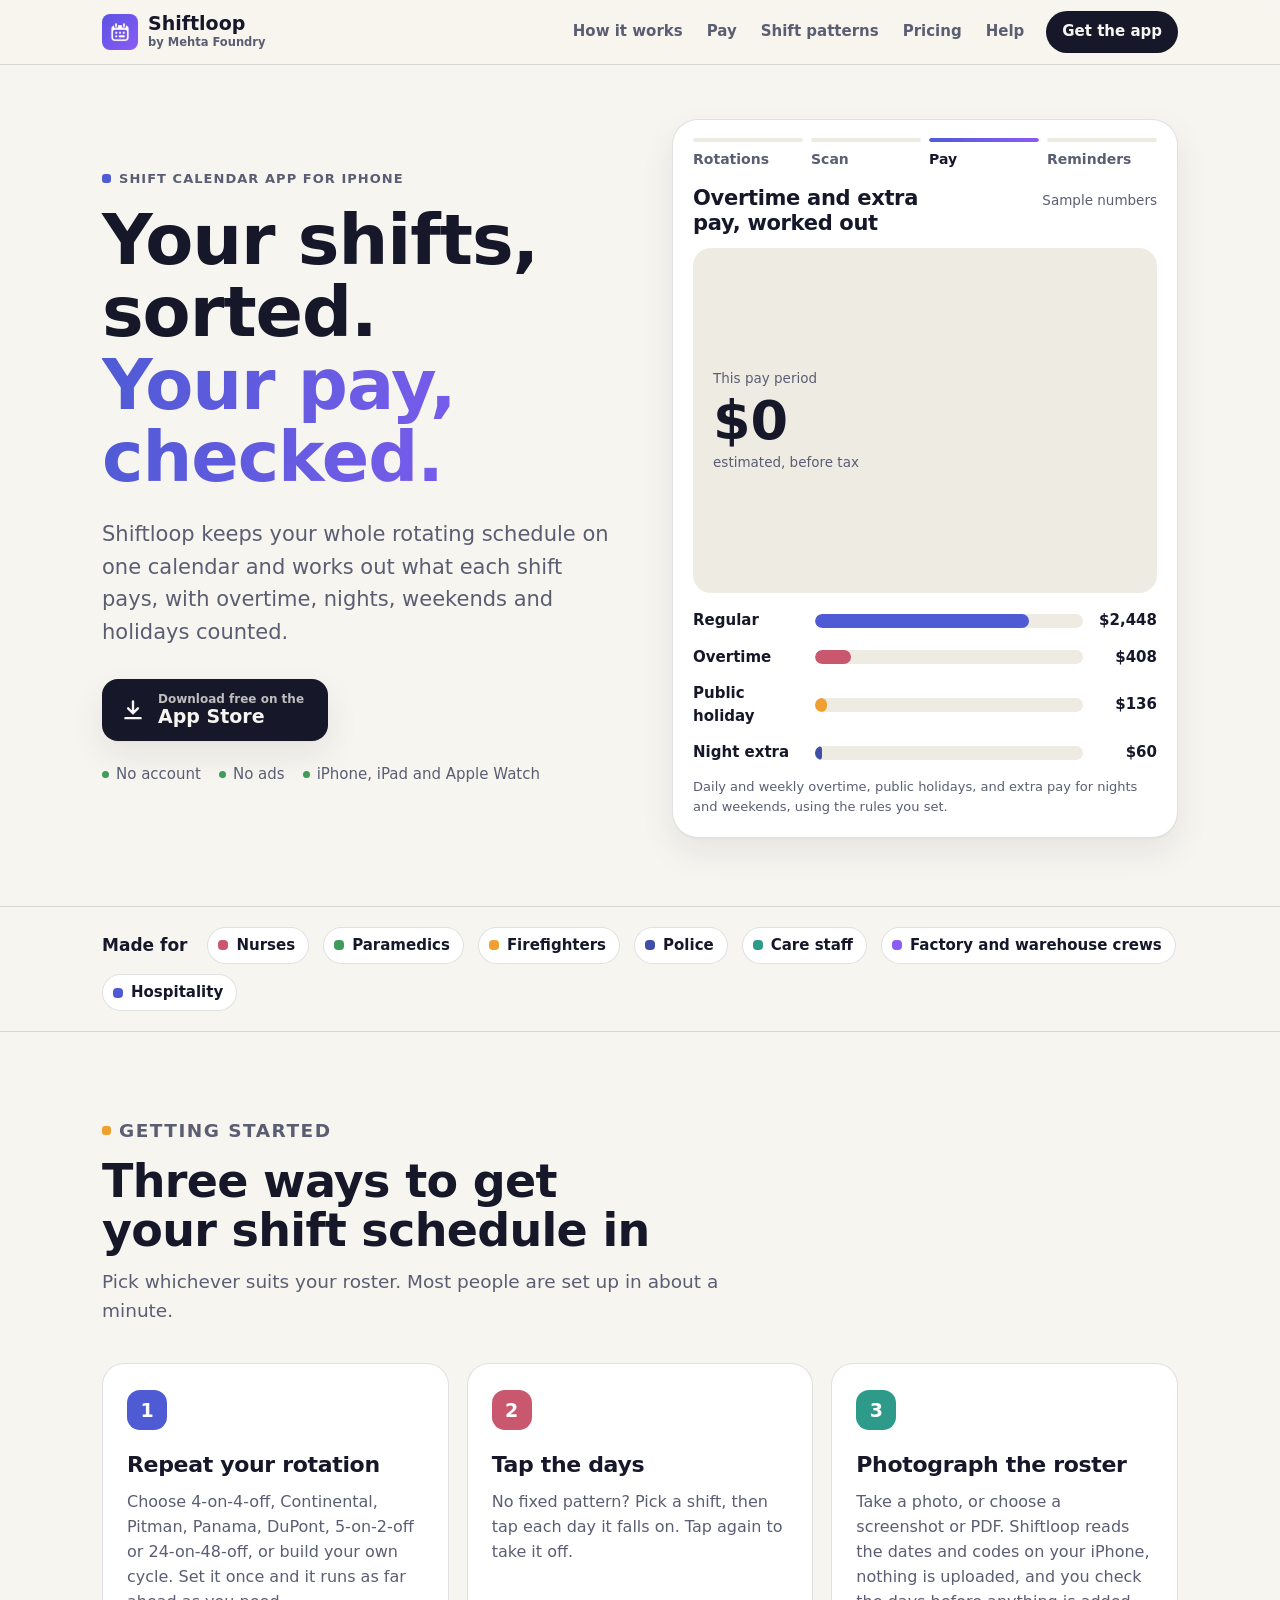
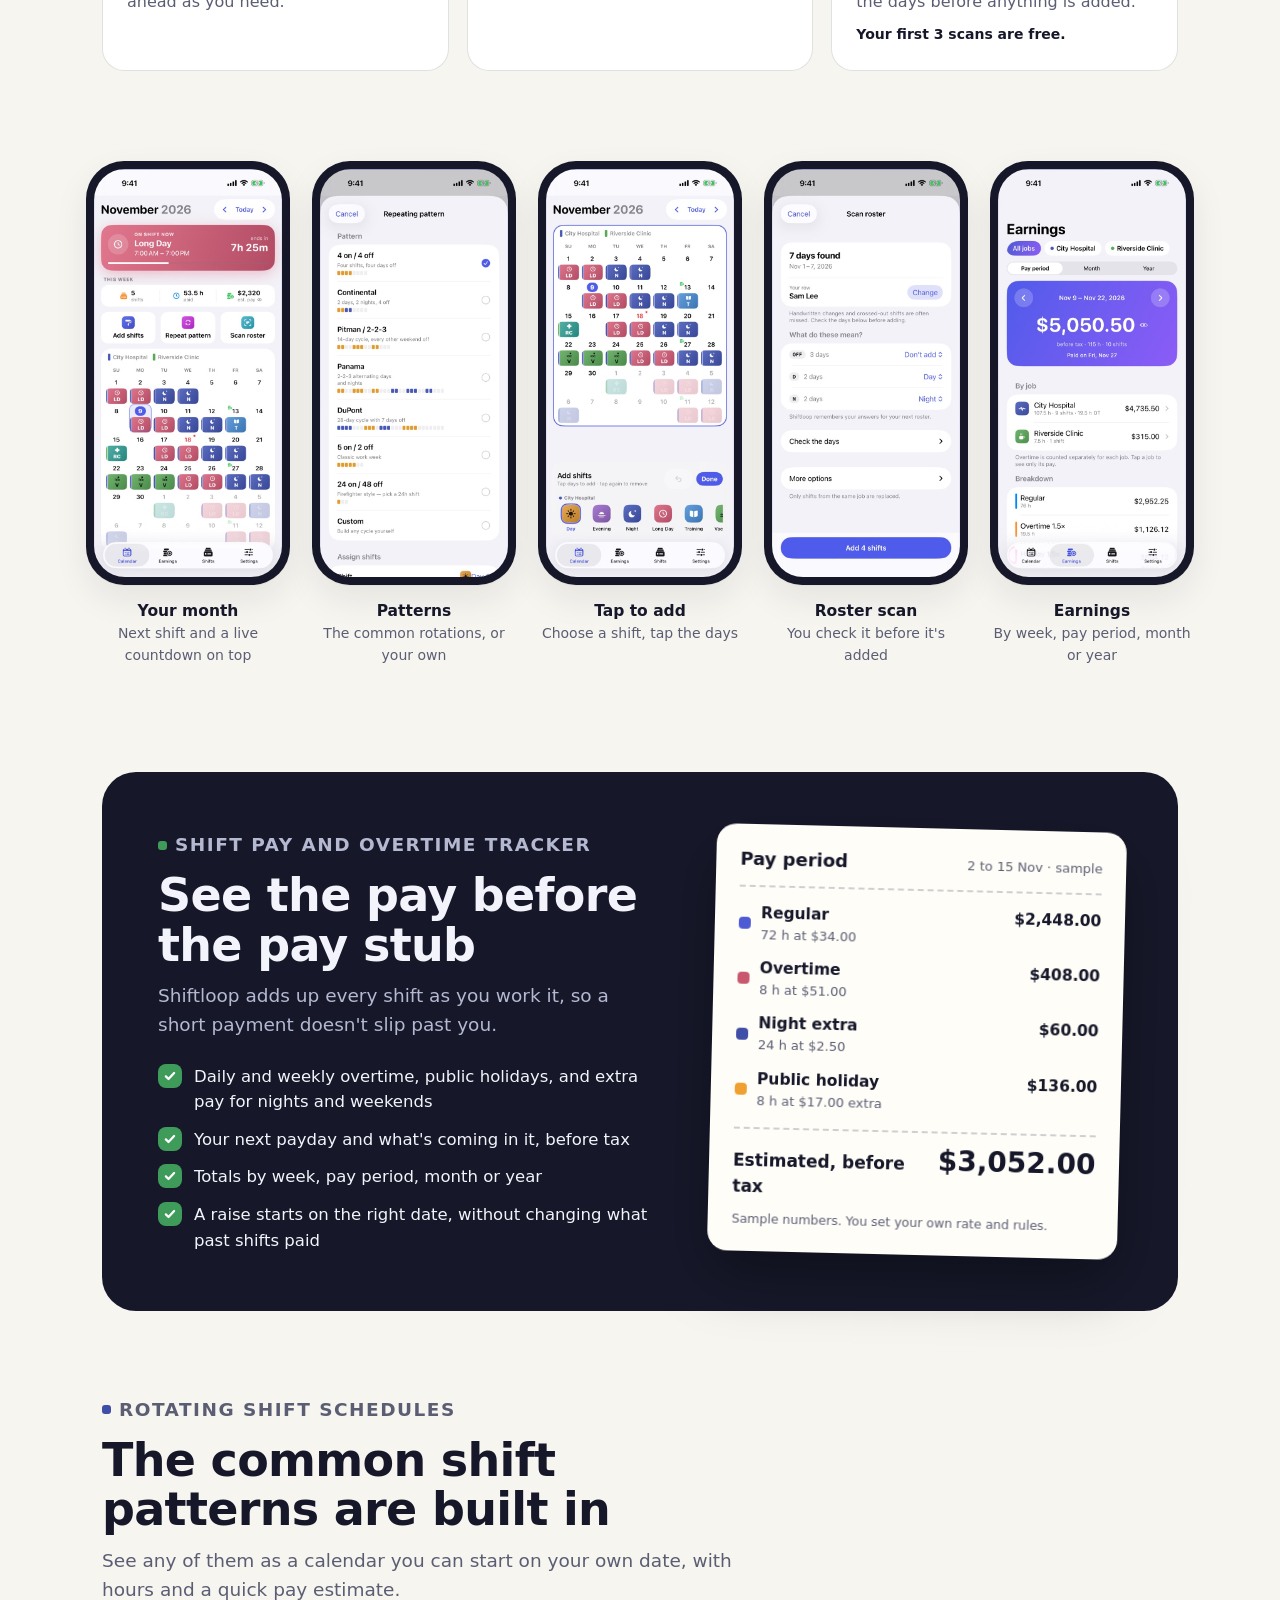
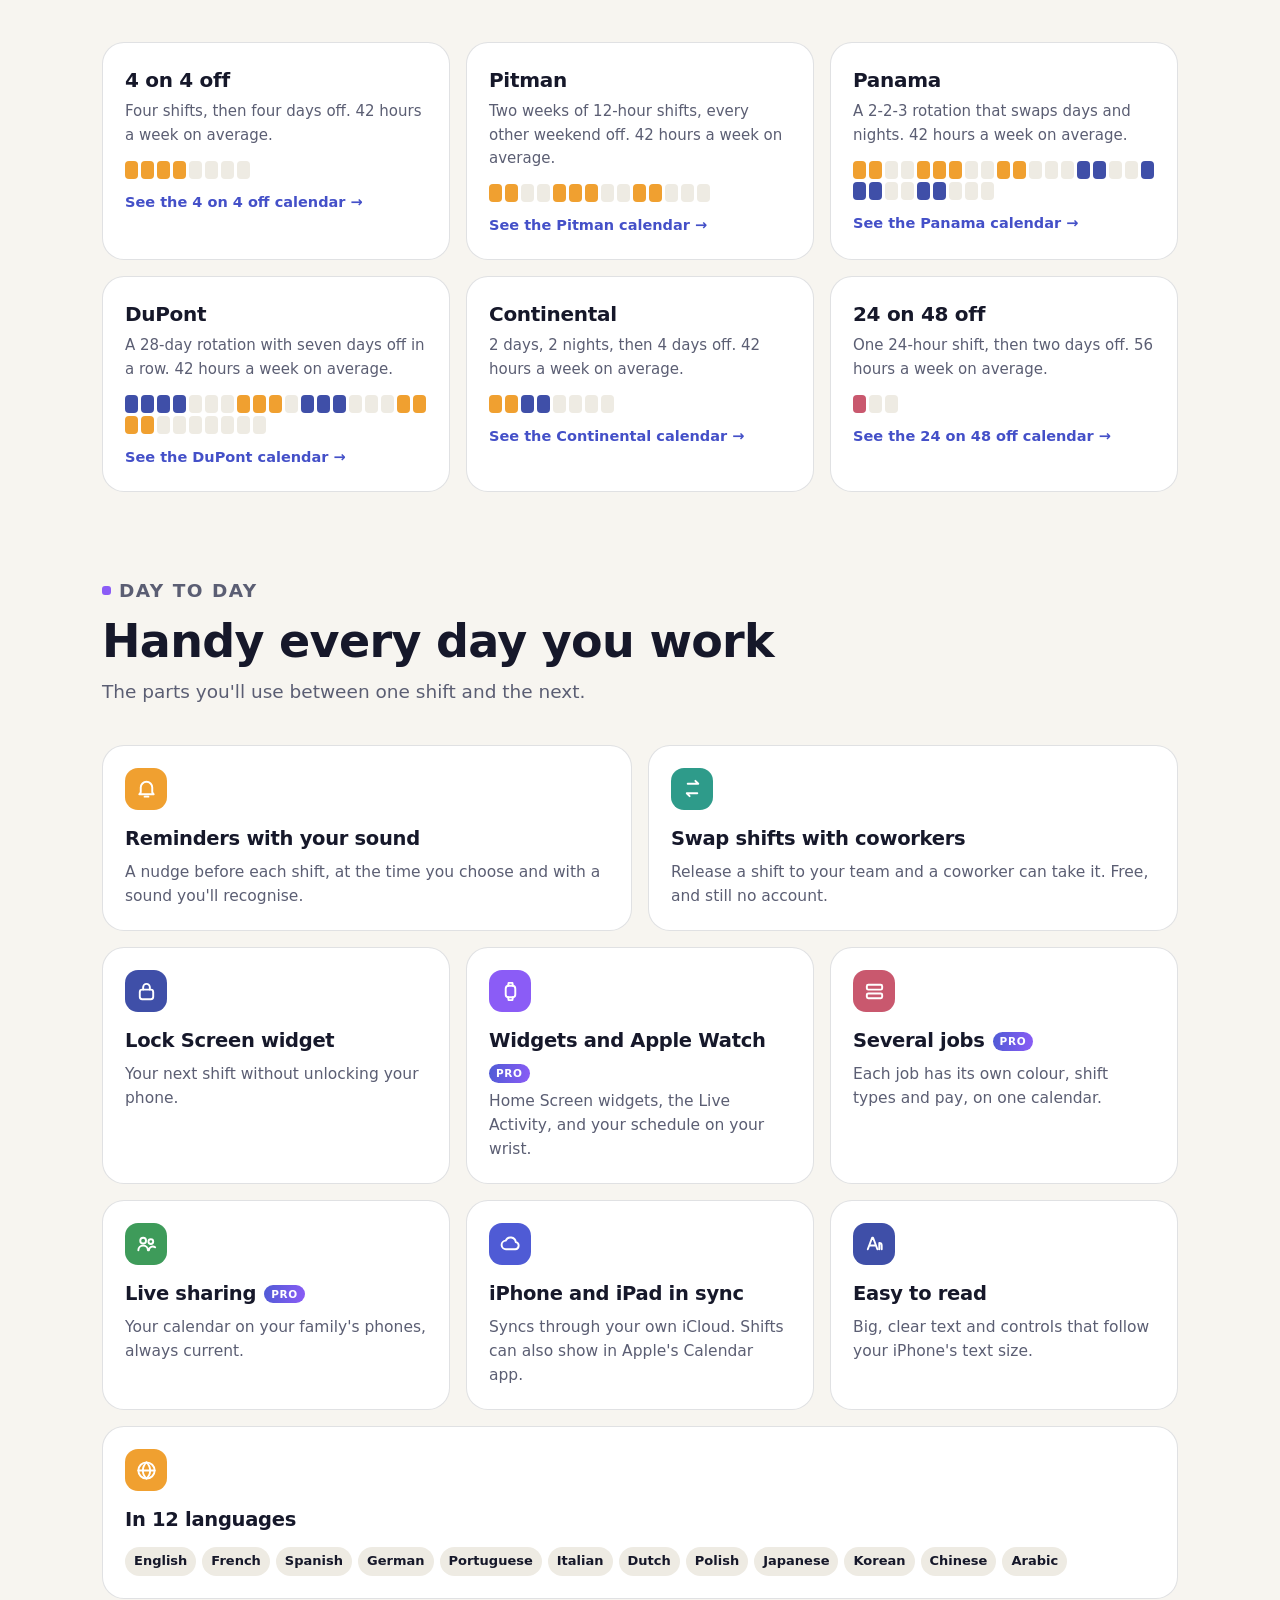
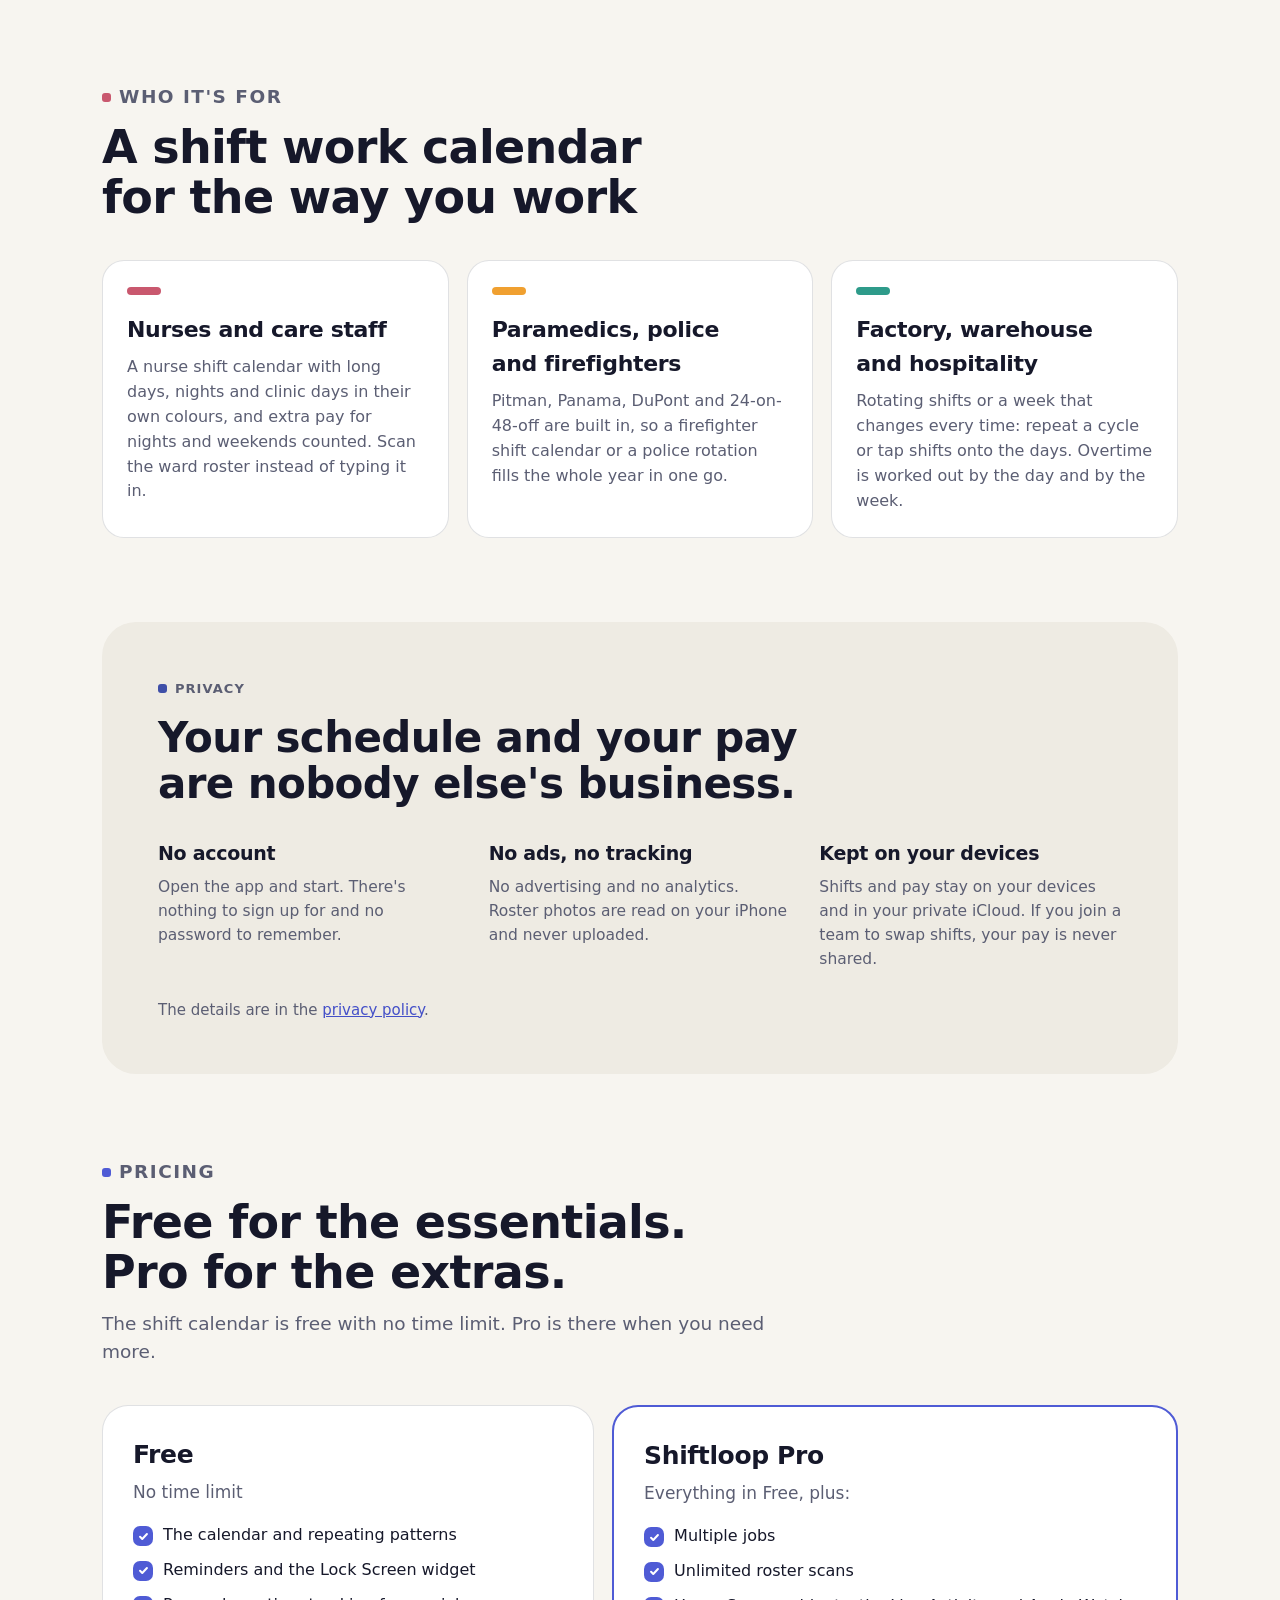
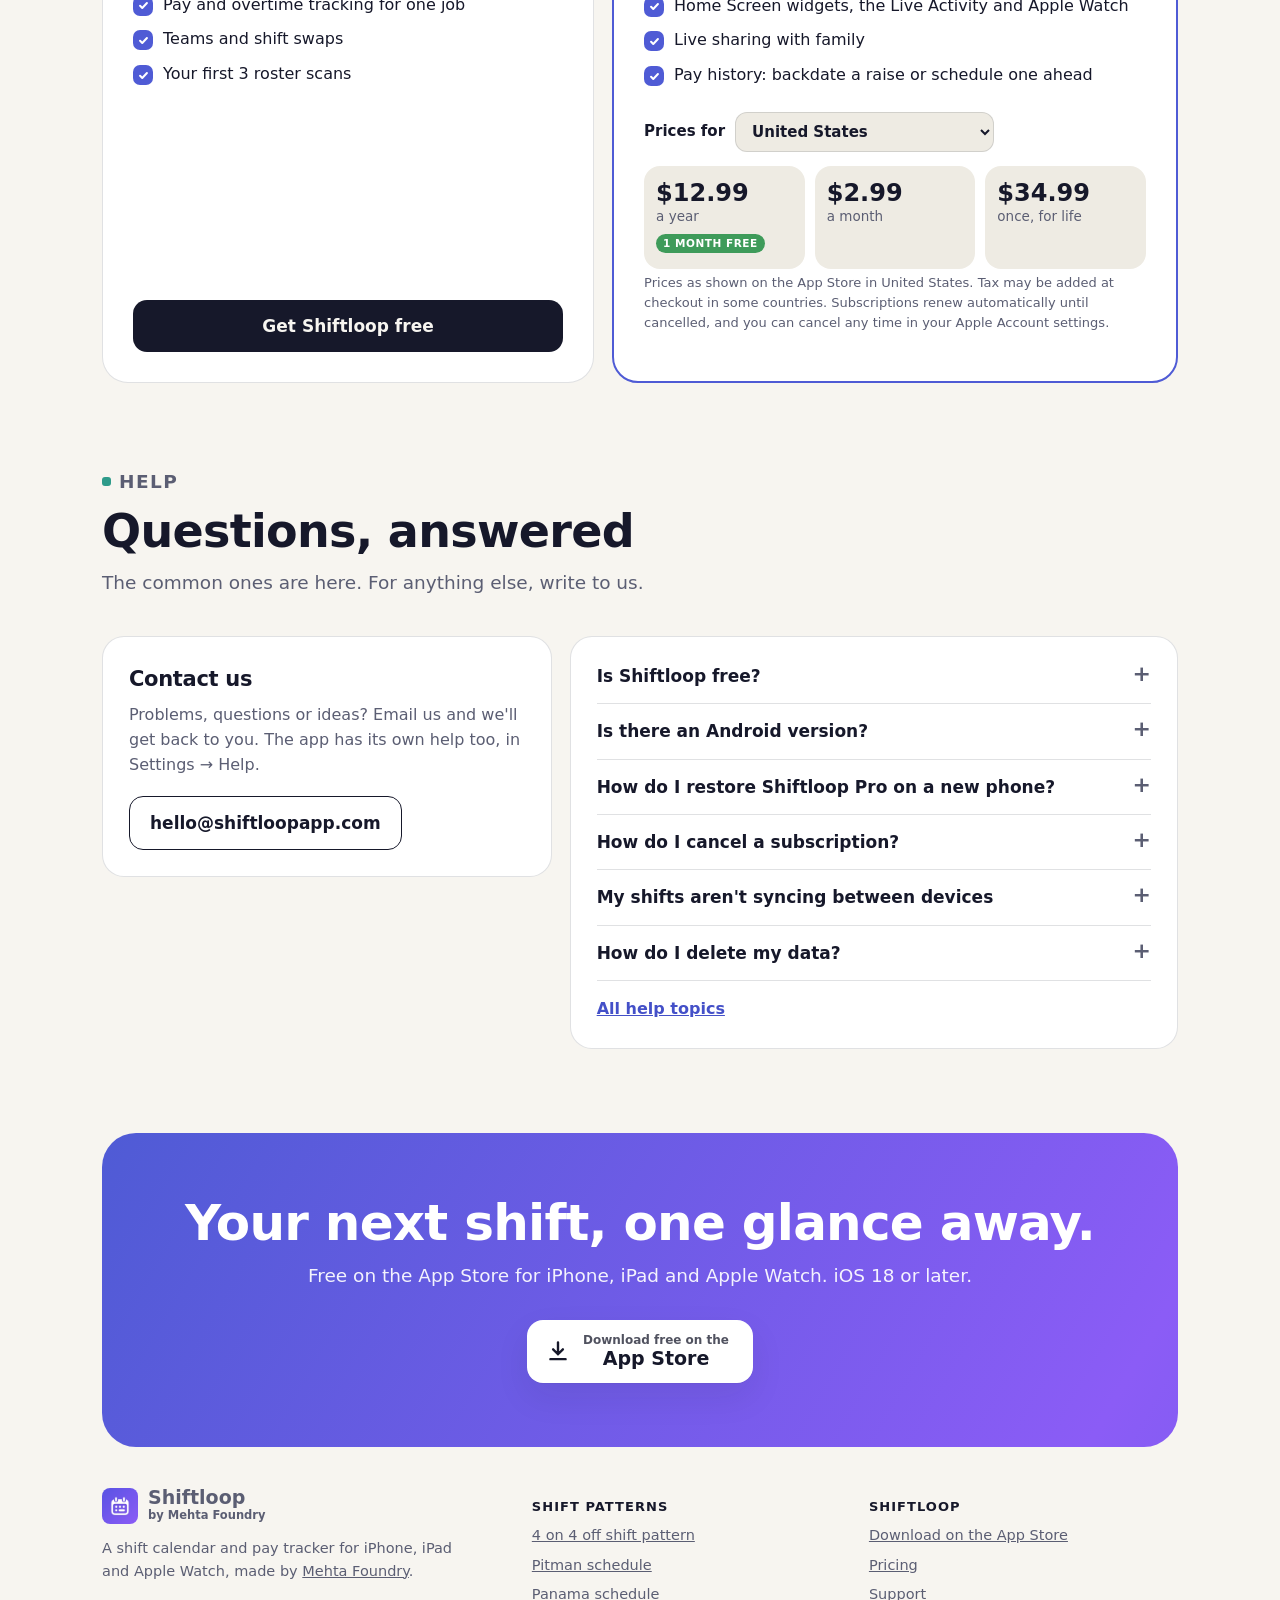
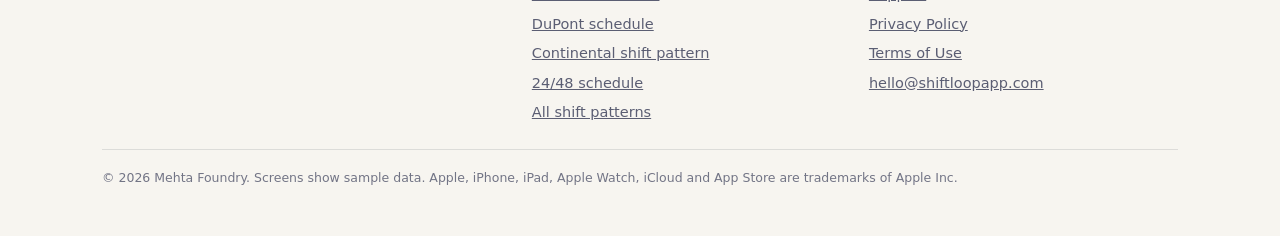
==== index.html @ 8d1014ee "Update site" ====
<!doctype html>
<html lang="en">
<head>
<meta charset="utf-8">
<meta name="viewport" content="width=device-width, initial-scale=1">
<meta name="color-scheme" content="light dark">
<meta name="theme-color" content="#F7F5F0" media="(prefers-color-scheme: light)">
<meta name="theme-color" content="#0F1120" media="(prefers-color-scheme: dark)">
<link rel="icon" type="image/png" href="assets/favicon.png">
<link rel="apple-touch-icon" href="assets/apple-touch-icon.png">
<link rel="stylesheet" href="assets/site.css?v=27958b4f">
<meta name="apple-itunes-app" content="app-id=6818672597">
<title>Shiftloop: Shift Calendar App for iPhone with Pay Tracker</title>
<meta name="description" content="Free shift work calendar app for iPhone. Add any rotating shift schedule, scan your roster, and see what each shift pays, with overtime counted.">
<meta property="og:type" content="website">
<meta property="og:site_name" content="Shiftloop">
<meta property="og:title" content="Shiftloop: your shifts, sorted. Your pay, checked.">
<meta property="og:description" content="A shift calendar app for iPhone that also works out what each shift pays. Free on the App Store.">
<meta property="og:image" content="https://shiftloopapp.com/assets/og.png">
<meta property="og:url" content="https://shiftloopapp.com/">
<meta name="twitter:card" content="summary_large_image">
<link rel="canonical" href="https://shiftloopapp.com/">
<script type="application/ld+json">{"@context": "https://schema.org", "@type": "MobileApplication", "name": "Shiftloop", "description": "A shift calendar and pay tracker for iPhone, iPad and Apple Watch. Add any rotating shift schedule, scan your roster, and see what each shift pays with overtime.", "operatingSystem": "iOS 18 or later", "applicationCategory": "ProductivityApplication", "url": "https://shiftloopapp.com/", "downloadUrl": "https://apps.apple.com/app/id6818672597", "installUrl": "https://apps.apple.com/app/id6818672597", "image": "https://shiftloopapp.com/assets/icon.png", "offers": {"@type": "Offer", "price": "0", "priceCurrency": "USD"}, "publisher": {"@type": "Organization", "name": "Mehta Foundry", "url": "https://mehtafoundry.com/"}}</script>
<script type="application/ld+json">{"@context": "https://schema.org", "@type": "WebSite", "name": "Shiftloop", "url": "https://shiftloopapp.com/"}</script>
<script type="application/ld+json">{"@context": "https://schema.org", "@type": "FAQPage", "mainEntity": [{"@type": "Question", "name": "Is Shiftloop free?", "acceptedAnswer": {"@type": "Answer", "text": "Yes. The calendar, repeating patterns, reminders, shift swaps and pay tracking for one job are free with no time limit. Shiftloop Pro adds multiple jobs, unlimited roster scans, widgets and Apple Watch, live sharing and pay history."}}, {"@type": "Question", "name": "Is there an Android version?", "acceptedAnswer": {"@type": "Answer", "text": "Not yet. Shiftloop is for iPhone, iPad and Apple Watch, on iOS 18 or later."}}, {"@type": "Question", "name": "How do I restore Shiftloop Pro on a new phone?", "acceptedAnswer": {"@type": "Answer", "text": "Open Settings → Get Shiftloop Pro and tap Restore Purchases. Use the same Apple Account you bought Pro with."}}, {"@type": "Question", "name": "How do I cancel a subscription?", "acceptedAnswer": {"@type": "Answer", "text": "Subscriptions are handled by Apple. On your iPhone, open the Settings app → your name → Subscriptions → Shiftloop Pro. Cancel at least 24 hours before it renews."}}, {"@type": "Question", "name": "My shifts aren't syncing between devices", "acceptedAnswer": {"@type": "Answer", "text": "Check you're signed in to the same Apple Account on both devices, and that iCloud is on for Shiftloop in the Settings app → your name → iCloud."}}, {"@type": "Question", "name": "How do I delete my data?", "acceptedAnswer": {"@type": "Answer", "text": "In Shiftloop, open Settings → Erase all data. The privacy policy explains how to remove the copy in iCloud and any team data."}}]}</script>
</head>
<body>

<header class="top"><div class="wrap">
  <a class="logo" href="./"><img src="assets/icon.png" alt="" width="36" height="36"><span><b>Shiftloop</b><small>by Mehta Foundry</small></span></a>
  <nav aria-label="Site">
    <a href="./#how">How it works</a>
    <a href="./#pay">Pay</a>
    <a href="shift-patterns.html">Shift patterns</a>
    <a href="./#pricing">Pricing</a>
    <a href="./#support">Help</a>
  </nav>
  <a class="get" href="https://apps.apple.com/app/apple-store/id6818672597?pt=128922679&amp;ct=website&amp;mt=8">Get the app</a>
</div></header>

<main>
<section class="hero"><div class="wrap">
  <div>
    <h1>
      <span class="label rise"><i></i>Shift calendar app for iPhone</span>
      <span class="ln rise" style="--d: 90ms">Your shifts, sorted.</span>
      <em class="rise" style="--d: 180ms">Your pay, checked.</em>
    </h1>
    <p class="lede rise" style="--d: 270ms">Shiftloop keeps your whole rotating schedule on one calendar and works out what each shift pays, with overtime, nights, weekends and holidays counted.</p>
    <a class="store rise" style="--d: 360ms" href="https://apps.apple.com/app/apple-store/id6818672597?pt=128922679&amp;ct=website&amp;mt=8">
      <svg viewBox="0 0 24 24" aria-hidden="true"><path fill="none" stroke="currentColor" stroke-width="2.2" stroke-linecap="round" stroke-linejoin="round" d="M12 4v11m0 0l-4.500-4.500M12 15l4.500-4.500M5 19.500h14"/></svg>
      <span><small>Download free on the</small>App Store</span>
    </a>
    <ul class="facts rise" style="--d: 450ms">
      <li>No account</li>
      <li>No ads</li>
      <li>iPhone, iPad and Apple Watch</li>
    </ul>
  </div>

  <div class="stage rise" style="--d: 200ms" data-stage id="try">
    <div class="tabs" role="tablist" aria-label="Key features">
      <button type="button" role="tab" id="tab-rot" aria-controls="scene-rot" aria-selected="true"><i></i>Rotations</button>
      <button type="button" role="tab" id="tab-scan" aria-controls="scene-scan" aria-selected="false" tabindex="-1"><i></i>Scan</button>
      <button type="button" role="tab" id="tab-pay" aria-controls="scene-pay" aria-selected="false" tabindex="-1"><i></i>Pay</button>
      <button type="button" role="tab" id="tab-remind" aria-controls="scene-remind" aria-selected="false" tabindex="-1"><i></i>Reminders</button>
    </div>

    <div class="scene" id="scene-rot" role="tabpanel" aria-labelledby="tab-rot" data-cal data-cycle="DDDDOOOO" data-hours="12" data-rate="30">
      <div class="scene-head"><h2>Any rotation, filled in for you</h2><span data-cal-month></span></div>
      <div class="picks" role="group" aria-label="Rotation">
        <button type="button" data-cycle="DDDDOOOO" data-hours="12" aria-pressed="true">4 on, 4 off</button>
        <button type="button" data-cycle="DDOODDDOODDOOO" data-hours="12" aria-pressed="false">Pitman</button>
        <button type="button" data-cycle="NNNNOOODDDONNNOOODDDDOOOOOOO" data-hours="12" aria-pressed="false">DuPont</button>
        <button type="button" data-cycle="LOO" data-hours="24" aria-pressed="false">24 on, 48 off</button>
        <button type="button" data-cycle="DDDDDOO" data-hours="8" aria-pressed="false">Mon to Fri</button>
      </div>
      <div class="dow" aria-hidden="true"><span>S</span><span>M</span><span>T</span><span>W</span><span>T</span><span>F</span><span>S</span></div>
      <div class="days"></div>
      <div class="totals" aria-live="polite">
        <div><b data-t="shifts">0</b><span>shifts</span></div>
        <div><b data-t="hours">0</b><span>hours</span></div>
        <div><b data-t="pay">$0</b><span>est. pay</span></div>
      </div>
      <p class="scene-note">Tap any day to change it. Sample pay at $30 an hour; the app uses your own rate and adds overtime and extra pay.</p>
    </div>

    <div class="scene" id="scene-scan" role="tabpanel" aria-labelledby="tab-scan" hidden>
      <div class="scene-head"><h2>Photograph the roster</h2><span>Read on your iPhone</span></div>
      <div class="paper" aria-hidden="true">
        <div class="paper-top"><span>WARD 4 ROSTER</span><span>WEEK 47</span></div>
        <ul class="rows">
          <li><span>Mon 16</span><code>LD</code><em style="--i: 0; --c: var(--long)">Long Day</em></li>
          <li><span>Tue 17</span><code>LD</code><em style="--i: 1; --c: var(--long)">Long Day</em></li>
          <li><span>Wed 18</span><code>N</code><em style="--i: 2; --c: var(--night)">Night</em></li>
          <li><span>Thu 19</span><code>N</code><em style="--i: 3; --c: var(--night)">Night</em></li>
          <li><span>Fri 20</span><code>-</code><em class="off" style="--i: 4">Off</em></li>
          <li><span>Sat 21</span><code>-</code><em class="off" style="--i: 5">Off</em></li>
          <li><span>Sun 22</span><code>D</code><em style="--i: 6; --c: var(--day)">Day</em></li>
        </ul>
        <div class="beam"></div>
      </div>
      <p class="found"><b>7 days found.</b> You check them before anything is added.</p>
      <p class="scene-note">Take a photo, or pick a screenshot or PDF. Nothing is uploaded. Your first 3 scans are free.</p>
    </div>

    <div class="scene" id="scene-pay" role="tabpanel" aria-labelledby="tab-pay" hidden>
      <div class="scene-head"><h2>Overtime and extra pay, worked out</h2><span>Sample numbers</span></div>
      <div class="payday">
        <span>This pay period</span>
        <b data-count="3052">$3,052</b>
        <small>estimated, before tax</small>
      </div>
      <ul class="bars">
        <li style="--i: 0; --w: 80%; --c: var(--brand)"><span>Regular</span><i></i><b>$2,448</b></li>
        <li style="--i: 1; --w: 13.400%; --c: var(--long)"><span>Overtime</span><i></i><b>$408</b></li>
        <li style="--i: 2; --w: 4.500%; --c: var(--day)"><span>Public holiday</span><i></i><b>$136</b></li>
        <li style="--i: 3; --w: 2%; --c: var(--night)"><span>Night extra</span><i></i><b>$60</b></li>
      </ul>
      <p class="scene-note">Daily and weekly overtime, public holidays, and extra pay for nights and weekends, using the rules you set.</p>
    </div>

    <div class="scene" id="scene-remind" role="tabpanel" aria-labelledby="tab-remind" hidden>
      <div class="scene-head"><h2>A reminder before every shift</h2><span>With your own sound</span></div>
      <div class="lock" aria-hidden="true">
        <div class="lock-time"><span data-today>Today</span><b>6:00</b></div>
        <div class="note"><img src="assets/icon.png" alt="" width="38" height="38"><div><b>Night shift in 1 hour</b><span>7 PM to 7 AM, City Hospital</span></div><time>now</time></div>
        <div class="next"><span>Next shift</span><b>Night, 7 PM</b><em data-countdown>59:59</em></div>
      </div>
      <p class="scene-note">Your next shift is also on the Lock Screen widget, with a live countdown in the app.</p>
    </div>
  </div>
</div></section>

<section class="roles"><div class="wrap">
  <p>Made for</p>
  <ul>
    <li style="--c: var(--long)">Nurses</li>
    <li style="--c: var(--clinic)">Paramedics</li>
    <li style="--c: var(--day)">Firefighters</li>
    <li style="--c: var(--night)">Police</li>
    <li style="--c: var(--teal)">Care staff</li>
    <li style="--c: var(--brand2)">Factory and warehouse crews</li>
    <li style="--c: var(--brand)">Hospitality</li>
  </ul>
</div></section>

<section class="block" id="how"><div class="wrap">
  <div class="head" data-reveal>
    <p class="label"><i style="--c: var(--day)"></i>Getting started</p>
    <h2>Three ways to get your shift schedule in</h2>
    <p>Pick whichever suits your roster. Most people are set up in about a minute.</p>
  </div>
  <div class="ways">
    <div class="way" style="--c: var(--brand)" data-reveal>
      <h3>Repeat your rotation</h3>
      <p>Choose 4-on-4-off, Continental, Pitman, Panama, DuPont, 5-on-2-off or 24-on-48-off, or build your own cycle. Set it once and it runs as far ahead as you need.</p>
    </div>
    <div class="way" style="--c: var(--long); --d: 90ms" data-reveal>
      <h3>Tap the days</h3>
      <p>No fixed pattern? Pick a shift, then tap each day it falls on. Tap again to take it off.</p>
    </div>
    <div class="way" style="--c: var(--teal); --d: 180ms" data-reveal>
      <h3>Photograph the roster</h3>
      <p>Take a photo, or choose a screenshot or PDF. Shiftloop reads the dates and codes on your iPhone, nothing is uploaded, and you check the days before anything is added.</p>
      <p>Your first 3 scans are free.</p>
    </div>
  </div>
</div></section>

<section class="inside" aria-label="Screens from the app">
  <div class="reel" tabindex="0">
    <figure data-reveal><div class="phone"><img loading="lazy" src="assets/screen-calendar.jpg" width="599" height="1300" alt="Shiftloop's month calendar on iPhone with colour-coded day, night and long-day shifts, hours this week and estimated pay."></div>
      <figcaption>Your month<span>Next shift and a live countdown on top</span></figcaption></figure>
    <figure data-reveal style="--d: 80ms"><div class="phone"><img loading="lazy" src="assets/screen-pattern.jpg" width="599" height="1300" alt="The repeating shift pattern list: 4 on 4 off, Continental, Pitman, Panama, DuPont, 5 on 2 off, 24 on 48 off and Custom."></div>
      <figcaption>Patterns<span>The common rotations, or your own</span></figcaption></figure>
    <figure data-reveal style="--d: 160ms"><div class="phone"><img loading="lazy" src="assets/screen-paint.jpg" width="599" height="1300" alt="Adding shifts: a row of shift types under the calendar, with days tapped to add them."></div>
      <figcaption>Tap to add<span>Choose a shift, tap the days</span></figcaption></figure>
    <figure data-reveal style="--d: 240ms"><div class="phone"><img loading="lazy" src="assets/screen-scan.jpg" width="599" height="1300" alt="The roster scan result: 7 days found, with each roster code matched to a shift before the shifts are added."></div>
      <figcaption>Roster scan<span>You check it before it's added</span></figcaption></figure>
    <figure data-reveal style="--d: 320ms"><div class="phone"><img loading="lazy" src="assets/screen-earnings.jpg" width="599" height="1300" alt="The earnings screen: pay for a two-week pay period, split by job and by regular and overtime hours."></div>
      <figcaption>Earnings<span>By week, pay period, month or year</span></figcaption></figure>
  </div>
</section>

<section id="pay"><div class="wrap">
  <div class="pay" data-reveal>
    <div>
      <p class="label"><i style="--c: var(--clinic)"></i>Shift pay and overtime tracker</p>
      <h2>See the pay before the pay stub</h2>
      <p>Shiftloop adds up every shift as you work it, so a short payment doesn't slip past you.</p>
      <ul class="checks">
        <li>Daily and weekly overtime, public holidays, and extra pay for nights and weekends</li>
        <li>Your next payday and what's coming in it, before tax</li>
        <li>Totals by week, pay period, month or year</li>
        <li>A raise starts on the right date, without changing what past shifts paid</li>
      </ul>
    </div>
    <div class="slip" aria-label="A sample pay period">
      <header><b>Pay period</b><span>2 to 15 Nov · sample</span></header>
      <dl>
        <div><i style="--c: var(--brand)"></i><dt>Regular<small>72 h at $34.00</small></dt><dd>$2,448.00</dd></div>
        <div><i style="--c: var(--long)"></i><dt>Overtime<small>8 h at $51.00</small></dt><dd>$408.00</dd></div>
        <div><i style="--c: var(--night)"></i><dt>Night extra<small>24 h at $2.50</small></dt><dd>$60.00</dd></div>
        <div><i style="--c: var(--day)"></i><dt>Public holiday<small>8 h at $17.00 extra</small></dt><dd>$136.00</dd></div>
      </dl>
      <footer><span>Estimated, before tax</span><b data-count="3052" data-decimals="2">$3,052.00</b></footer>
      <p>Sample numbers. You set your own rate and rules.</p>
    </div>
  </div>
</div></section>

<section class="block" id="patterns"><div class="wrap">
  <div class="head" data-reveal>
    <p class="label"><i style="--c: var(--night)"></i>Rotating shift schedules</p>
    <h2>The common shift patterns are built in</h2>
    <p>See any of them as a calendar you can start on your own date, with hours and a quick pay estimate.</p>
  </div>
  <div class="rots">
    <a class="rot" href="4-on-4-off-shift-pattern.html" data-reveal>
      <h3>4 on 4 off</h3>
      <p>Four shifts, then four days off. 42 hours a week on average.</p>
      <div class="strip" aria-hidden="true"><i data-s="D"></i><i data-s="D"></i><i data-s="D"></i><i data-s="D"></i><i></i><i></i><i></i><i></i></div>
      <span>See the 4 on 4 off calendar →</span>
    </a>
    <a class="rot" href="pitman-schedule.html" data-reveal style="--d: 80ms">
      <h3>Pitman</h3>
      <p>Two weeks of 12-hour shifts, every other weekend off. 42 hours a week on average.</p>
      <div class="strip" aria-hidden="true"><i data-s="D"></i><i data-s="D"></i><i></i><i></i><i data-s="D"></i><i data-s="D"></i><i data-s="D"></i><i></i><i></i><i data-s="D"></i><i data-s="D"></i><i></i><i></i><i></i></div>
      <span>See the Pitman calendar →</span>
    </a>
    <a class="rot" href="panama-schedule.html" data-reveal style="--d: 160ms">
      <h3>Panama</h3>
      <p>A 2-2-3 rotation that swaps days and nights. 42 hours a week on average.</p>
      <div class="strip" aria-hidden="true"><i data-s="D"></i><i data-s="D"></i><i></i><i></i><i data-s="D"></i><i data-s="D"></i><i data-s="D"></i><i></i><i></i><i data-s="D"></i><i data-s="D"></i><i></i><i></i><i></i><i data-s="N"></i><i data-s="N"></i><i></i><i></i><i data-s="N"></i><i data-s="N"></i><i data-s="N"></i><i></i><i></i><i data-s="N"></i><i data-s="N"></i><i></i><i></i><i></i></div>
      <span>See the Panama calendar →</span>
    </a>
    <a class="rot" href="dupont-schedule.html" data-reveal>
      <h3>DuPont</h3>
      <p>A 28-day rotation with seven days off in a row. 42 hours a week on average.</p>
      <div class="strip" aria-hidden="true"><i data-s="N"></i><i data-s="N"></i><i data-s="N"></i><i data-s="N"></i><i></i><i></i><i></i><i data-s="D"></i><i data-s="D"></i><i data-s="D"></i><i></i><i data-s="N"></i><i data-s="N"></i><i data-s="N"></i><i></i><i></i><i></i><i data-s="D"></i><i data-s="D"></i><i data-s="D"></i><i data-s="D"></i><i></i><i></i><i></i><i></i><i></i><i></i><i></i></div>
      <span>See the DuPont calendar →</span>
    </a>
    <a class="rot" href="continental-shift-pattern.html" data-reveal style="--d: 80ms">
      <h3>Continental</h3>
      <p>2 days, 2 nights, then 4 days off. 42 hours a week on average.</p>
      <div class="strip" aria-hidden="true"><i data-s="D"></i><i data-s="D"></i><i data-s="N"></i><i data-s="N"></i><i></i><i></i><i></i><i></i></div>
      <span>See the Continental calendar →</span>
    </a>
    <a class="rot" href="24-48-schedule.html" data-reveal style="--d: 160ms">
      <h3>24 on 48 off</h3>
      <p>One 24-hour shift, then two days off. 56 hours a week on average.</p>
      <div class="strip" aria-hidden="true"><i data-s="L"></i><i></i><i></i></div>
      <span>See the 24 on 48 off calendar →</span>
    </a>
  </div>
</div></section>

<section style="padding-bottom: 84px"><div class="wrap">
  <div class="head" data-reveal>
    <p class="label"><i style="--c: var(--brand2)"></i>Day to day</p>
    <h2>Handy every day you work</h2>
    <p>The parts you'll use between one shift and the next.</p>
  </div>
  <div class="bento">
    <div class="cell wide" data-reveal><div class="ico" style="--c: var(--day)"><svg viewBox="0 0 24 24"><path d="M6 16V11a6 6 0 1 1 12 0v5l1.500 2H4.500L6 16zM10 20.500h4"/></svg></div>
      <h3>Reminders with your sound</h3><p>A nudge before each shift, at the time you choose and with a sound you'll recognise.</p></div>
    <div class="cell wide" data-reveal style="--d: 80ms"><div class="ico" style="--c: var(--teal)"><svg viewBox="0 0 24 24"><path d="M7 7h11l-3-3M17 17H6l3 3"/></svg></div>
      <h3>Swap shifts with coworkers</h3><p>Release a shift to your team and a coworker can take it. Free, and still no account.</p></div>
    <div class="cell" data-reveal><div class="ico" style="--c: var(--night)"><svg viewBox="0 0 24 24"><rect x="5" y="10" width="14" height="10" rx="2.500"/><path d="M8.500 10V7.500a3.500 3.500 0 0 1 7 0V10"/></svg></div>
      <h3>Lock Screen widget</h3><p>Your next shift without unlocking your phone.</p></div>
    <div class="cell" data-reveal style="--d: 80ms"><div class="ico" style="--c: var(--brand2)"><svg viewBox="0 0 24 24"><rect x="7" y="6" width="10" height="12" rx="3"/><path d="M9.500 6l.5-3h4l.5 3M9.500 18l.5 3h4l.5-3"/></svg></div>
      <h3>Widgets and Apple Watch <span class="pro">PRO</span></h3><p>Home Screen widgets, the Live Activity, and your schedule on your wrist.</p></div>
    <div class="cell" data-reveal style="--d: 160ms"><div class="ico" style="--c: var(--long)"><svg viewBox="0 0 24 24"><rect x="4" y="5" width="16" height="5" rx="1.500"/><rect x="4" y="14" width="16" height="5" rx="1.500"/></svg></div>
      <h3>Several jobs <span class="pro">PRO</span></h3><p>Each job has its own colour, shift types and pay, on one calendar.</p></div>
    <div class="cell" data-reveal><div class="ico" style="--c: var(--clinic)"><svg viewBox="0 0 24 24"><circle cx="8.500" cy="9" r="3"/><circle cx="16.500" cy="10" r="2.500"/><path d="M3.500 19a5 5 0 0 1 10 0M14.500 19a4 4 0 0 1 6.500-3"/></svg></div>
      <h3>Live sharing <span class="pro">PRO</span></h3><p>Your calendar on your family's phones, always current.</p></div>
    <div class="cell" data-reveal style="--d: 80ms"><div class="ico" style="--c: var(--brand)"><svg viewBox="0 0 24 24"><path d="M7.500 18a4.500 4.500 0 0 1-.5-9 5.500 5.500 0 0 1 10.500 1.500A3.800 3.800 0 0 1 17 18H7.500z"/></svg></div>
      <h3>iPhone and iPad in sync</h3><p>Syncs through your own iCloud. Shifts can also show in Apple's Calendar app.</p></div>
    <div class="cell" data-reveal style="--d: 160ms"><div class="ico" style="--c: var(--night)"><svg viewBox="0 0 24 24"><path d="M5 18l4.500-12h1L15 18M6.800 14h6.400M17 18v-6.500M17 11.500a2.500 2.500 0 0 1 2.500 2.500V18"/></svg></div>
      <h3>Easy to read</h3><p>Big, clear text and controls that follow your iPhone's text size.</p></div>
    <div class="cell full" data-reveal><div class="ico" style="--c: var(--day)"><svg viewBox="0 0 24 24"><circle cx="12" cy="12" r="8.500"/><path d="M3.500 12h17M12 3.500c2.500 2.300 3.800 5.200 3.800 8.500s-1.300 6.200-3.800 8.500c-2.500-2.300-3.800-5.200-3.800-8.500S9.500 5.800 12 3.500z"/></svg></div>
      <h3>In 12 languages</h3>
      <div class="langs"><span>English</span><span>French</span><span>Spanish</span><span>German</span><span>Portuguese</span><span>Italian</span><span>Dutch</span><span>Polish</span><span>Japanese</span><span>Korean</span><span>Chinese</span><span>Arabic</span></div></div>
  </div>
</div></section>

<section style="padding-bottom: 84px"><div class="wrap">
  <div class="head" data-reveal>
    <p class="label"><i style="--c: var(--long)"></i>Who it's for</p>
    <h2>A shift work calendar for the way you work</h2>
  </div>
  <div class="ways">
    <div class="way plain" style="--c: var(--long)" data-reveal>
      <h3>Nurses and care staff</h3>
      <p>A nurse shift calendar with long days, nights and clinic days in their own colours, and extra pay for nights and weekends counted. Scan the ward roster instead of typing it in.</p>
    </div>
    <div class="way plain" style="--c: var(--day); --d: 90ms" data-reveal>
      <h3>Paramedics, police and firefighters</h3>
      <p>Pitman, Panama, DuPont and 24-on-48-off are built in, so a firefighter shift calendar or a police rotation fills the whole year in one go.</p>
    </div>
    <div class="way plain" style="--c: var(--teal); --d: 180ms" data-reveal>
      <h3>Factory, warehouse and hospitality</h3>
      <p>Rotating shifts or a week that changes every time: repeat a cycle or tap shifts onto the days. Overtime is worked out by the day and by the week.</p>
    </div>
  </div>
</div></section>

<section><div class="wrap">
  <div class="quiet" data-reveal>
    <p class="label"><i style="--c: var(--night)"></i>Privacy</p>
    <h2>Your schedule and your pay are nobody else's business.</h2>
    <div class="trio">
      <div><h3>No account</h3><p>Open the app and start. There's nothing to sign up for and no password to remember.</p></div>
      <div><h3>No ads, no tracking</h3><p>No advertising and no analytics. Roster photos are read on your iPhone and never uploaded.</p></div>
      <div><h3>Kept on your devices</h3><p>Shifts and pay stay on your devices and in your private iCloud. If you join a team to swap shifts, your pay is never shared.</p></div>
    </div>
    <p>The details are in the <a href="privacy.html">privacy policy</a>.</p>
  </div>
</div></section>

<section class="block" id="pricing"><div class="wrap">
  <div class="head" data-reveal>
    <p class="label"><i></i>Pricing</p>
    <h2>Free for the essentials. Pro for the extras.</h2>
    <p>The shift calendar is free with no time limit. Pro is there when you need more.</p>
  </div>
  <div class="plans">
    <div class="plan" data-reveal>
      <h3>Free</h3>
      <p>No time limit</p>
      <ul class="list">
        <li>The calendar and repeating patterns</li>
        <li>Reminders and the Lock Screen widget</li>
        <li>Pay and overtime tracking for one job</li>
        <li>Teams and shift swaps</li>
        <li>Your first 3 roster scans</li>
      </ul>
      <a class="btn" href="https://apps.apple.com/app/apple-store/id6818672597?pt=128922679&amp;ct=website&amp;mt=8">Get Shiftloop free</a>
    </div>
    <div class="plan best" data-reveal style="--d: 90ms">
      <h3>Shiftloop Pro</h3>
      <p>Everything in Free, plus:</p>
      <ul class="list">
        <li>Multiple jobs</li>
        <li>Unlimited roster scans</li>
        <li>Home Screen widgets, the Live Activity and Apple Watch</li>
        <li>Live sharing with family</li>
        <li>Pay history: backdate a raise or schedule one ahead</li>
      </ul>
      <label class="region">Prices for
        <select id="price-country" aria-label="Country"><option value="US">United States</option></select>
      </label>
      <div class="tags">
        <div><b data-plan="yearly">$12.99</b><span>a year</span><em>1 MONTH FREE</em></div>
        <div><b data-plan="monthly">$2.99</b><span>a month</span><em></em></div>
        <div><b data-plan="lifetime">$34.99</b><span>once, for life</span><em></em></div>
      </div>
      <p class="smallprint" id="price-note">Prices as shown on the App Store in the United States. Tax may be added at checkout in some countries. Subscriptions renew automatically until cancelled, and you can cancel any time in your Apple Account settings.</p>
    </div>
  </div>
</div></section>

<section id="support" style="padding-bottom: 84px"><div class="wrap">
  <div class="head" data-reveal>
    <p class="label"><i style="--c: var(--teal)"></i>Help</p>
    <h2>Questions, answered</h2>
    <p>The common ones are here. For anything else, write to us.</p>
  </div>
  <div class="help">
    <div class="box" data-reveal>
      <h3>Contact us</h3>
      <p>Problems, questions or ideas? Email us and we'll get back to you. The app has its own help too, in Settings → Help.</p>
      <a class="btn line" href="mailto:hello@shiftloopapp.com?subject=Shiftloop">hello@shiftloopapp.com</a>
    </div>
    <div class="box" data-reveal style="--d: 90ms">
      <details>
        <summary>Is Shiftloop free?</summary>
        <p>Yes. The calendar, repeating patterns, reminders, shift swaps and pay tracking for one job are free with no time limit. Shiftloop Pro adds multiple jobs, unlimited roster scans, widgets and Apple Watch, live sharing and pay history.</p>
      </details>
      <details>
        <summary>Is there an Android version?</summary>
        <p>Not yet. Shiftloop is for iPhone, iPad and Apple Watch, on iOS 18 or later.</p>
      </details>
      <details>
        <summary>How do I restore Shiftloop Pro on a new phone?</summary>
        <p>Open Settings → Get Shiftloop Pro and tap Restore Purchases. Use the same Apple Account you bought Pro with.</p>
      </details>
      <details>
        <summary>How do I cancel a subscription?</summary>
        <p>Subscriptions are handled by Apple. On your iPhone, open the Settings app → your name → Subscriptions → Shiftloop Pro. Cancel at least 24 hours before it renews.</p>
      </details>
      <details>
        <summary>My shifts aren't syncing between devices</summary>
        <p>Check you're signed in to the same Apple Account on both devices, and that iCloud is on for Shiftloop in the Settings app → your name → iCloud.</p>
      </details>
      <details>
        <summary>How do I delete my data?</summary>
        <p>In Shiftloop, open Settings → Erase all data. The <a href="privacy.html#deleting-your-data">privacy policy</a> explains how to remove the copy in iCloud and any team data.</p>
      </details>
      <p class="more"><a href="support.html">All help topics</a></p>
    </div>
  </div>
</div></section>

<section class="last"><div class="inner" data-reveal>
  <h2>Your next shift, one glance away.</h2>
  <p>Free on the App Store for iPhone, iPad and Apple Watch. iOS 18 or later.</p>
  <a class="store" href="https://apps.apple.com/app/apple-store/id6818672597?pt=128922679&amp;ct=website&amp;mt=8">
    <svg viewBox="0 0 24 24" aria-hidden="true"><path fill="none" stroke="currentColor" stroke-width="2.2" stroke-linecap="round" stroke-linejoin="round" d="M12 4v11m0 0l-4.500-4.500M12 15l4.500-4.500M5 19.500h14"/></svg>
    <span><small>Download free on the</small>App Store</span>
  </a>
</div></section>
</main>

<script type="application/json" id="prices-data">{"AE":["AED 49.99","AED 12.99","AED 129.99"],"AF":["USD 12.99","USD 2.99","USD 34.99"],"AG":["USD 12.99","USD 2.99","USD 34.99"],"AI":["USD 12.99","USD 2.99","USD 34.99"],"AL":["USD 14.99","USD 3.99","USD 39.99"],"AM":["USD 14.99","USD 3.99","USD 39.99"],"AO":["USD 12.99","USD 2.99","USD 34.99"],"AR":["USD 12.99","USD 2.99","USD 34.99"],"AT":["14,99 €","2,99 €","39,99 €"],"AU":["$19.99","$4.99","$59.99"],"AZ":["USD 14.99","USD 3.99","USD 39.99"],"BA":["14,99 €","2,99 €","39,99 €"],"BB":["USD 14.99","USD 3.99","USD 39.99"],"BE":["14,99 €","2,99 €","39,99 €"],"BF":["USD 12.99","USD 2.99","USD 34.99"],"BG":["14,99 €","2,99 €","39,99 €"],"BH":["$14.99","$2.99","$39.99"],"BJ":["USD 14.99","USD 3.99","USD 39.99"],"BM":["USD 12.99","USD 2.99","USD 34.99"],"BN":["USD 12.99","USD 2.99","USD 34.99"],"BO":["USD 12.99","USD 2.99","USD 34.99"],"BR":["R$ 79,90","R$ 19,90","R$ 229,90"],"BS":["USD 14.99","USD 2.99","USD 39.99"],"BT":["USD 12.99","USD 2.99","USD 34.99"],"BW":["USD 12.99","USD 2.99","USD 34.99"],"BY":["USD 14.99","USD 3.99","USD 39.99"],"BZ":["USD 12.99","USD 2.99","USD 34.99"],"CA":["$17.99","$3.99","$49.99"],"CD":["USD 12.99","USD 2.99","USD 34.99"],"CG":["USD 14.99","USD 3.99","USD 39.99"],"CH":["CHF 10.00","CHF 3.00","CHF 30.00"],"CI":["14,99 $US","3,99 $US","39,99 $US"],"CL":["$14.990","$2.990","$39.990"],"CM":["14,99 $US","3,99 $US","39,99 $US"],"CN":["¥88.00","¥22.00","¥228.00"],"CO":["$ 59.900,00","$ 14.900,00","$ 149.900,00"],"CR":["USD 12.99","USD 2.99","USD 34.99"],"CV":["USD 12.99","USD 2.99","USD 34.99"],"CY":["14,99 €","2,99 €","39,99 €"],"CZ":["349,00 Kč","79,00 Kč","999,00 Kč"],"DE":["14,99 €","2,99 €","39,99 €"],"DK":["99,00 kr","29,00 kr","299,00 kr"],"DM":["USD 12.99","USD 2.99","USD 34.99"],"DO":["USD 12.99","USD 2.99","USD 34.99"],"DZ":["$12.99","$2.99","$34.99"],"EC":["USD 12.99","USD 2.99","USD 34.99"],"EE":["14,99 €","2,99 €","39,99 €"],"EG":["EGP 699.99","EGP 149.99","EGP 1,999.99"],"ES":["14,99 €","2,99 €","39,99 €"],"FI":["14,99 €","2,99 €","39,99 €"],"FJ":["USD 12.99","USD 2.99","USD 34.99"],"FM":["USD 12.99","USD 2.99","USD 34.99"],"FR":["14,99 €","2,99 €","39,99 €"],"GA":["USD 12.99","USD 2.99","USD 34.99"],"GB":["£12.99","£2.99","£34.99"],"GD":["USD 12.99","USD 2.99","USD 34.99"],"GE":["USD 14.99","USD 3.99","USD 39.99"],"GH":["USD 14.99","USD 3.99","USD 39.99"],"GM":["USD 12.99","USD 2.99","USD 34.99"],"GR":["14,99 €","2,99 €","39,99 €"],"GT":["USD 12.99","USD 2.99","USD 34.99"],"GW":["USD 12.99","USD 2.99","USD 34.99"],"GY":["USD 12.99","USD 2.99","USD 34.99"],"HK":["HK$ 98.00","HK$ 22.00","HK$ 288.00"],"HN":["USD 12.99","USD 2.99","USD 34.99"],"HR":["14,99 €","2,99 €","39,99 €"],"HU":["HUF5,990.00","HUF1,490.00","HUF14,990.00"],"ID":["Rp 249ribu","Rp 59ribu","Rp 699ribu"],"IE":["€14.99","€2.99","€39.99"],"IL":["₪39.90","₪9.90","₪99.90"],"IN":["₹ 1,299","₹ 299","₹ 3,499"],"IQ":["$12.99","$2.99","$34.99"],"IS":["USD 14.99","USD 3.99","USD 39.99"],"IT":["14,99 €","2,99 €","39,99 €"],"JM":["USD 12.99","USD 2.99","USD 34.99"],"JO":["$12.99","$2.99","$34.99"],"JP":["¥2,000","¥500","¥6,000"],"KE":["USD 14.99","USD 3.99","USD 39.99"],"KG":["USD 14.99","USD 2.99","USD 39.99"],"KH":["USD 14.99","USD 2.99","USD 39.99"],"KN":["USD 12.99","USD 2.99","USD 34.99"],"KR":["￦22,000","￦4,400","￦55,000"],"KW":["$12.99","$2.99","$34.99"],"KY":["USD 12.99","USD 2.99","USD 34.99"],"KZ":["7,990.00₸","1,790.00₸","19,990.00₸"],"LA":["USD 14.99","USD 2.99","USD 39.99"],"LB":["$12.99","$2.99","$34.99"],"LC":["USD 12.99","USD 2.99","USD 34.99"],"LK":["USD 12.99","USD 2.99","USD 34.99"],"LR":["USD 12.99","USD 2.99","USD 34.99"],"LT":["14,99 €","2,99 €","39,99 €"],"LU":["14,99 €","2,99 €","39,99 €"],"LV":["14,99 €","2,99 €","39,99 €"],"LY":["$12.99","$2.99","$34.99"],"MA":["$14.99","$3.99","$39.99"],"MD":["USD 14.99","USD 3.99","USD 39.99"],"ME":["11,99 €","2,99 €","29,99 €"],"MG":["USD 12.99","USD 2.99","USD 34.99"],"MK":["USD 12.99","USD 2.99","USD 34.99"],"ML":["USD 12.99","USD 2.99","USD 34.99"],"MM":["USD 12.99","USD 2.99","USD 34.99"],"MN":["USD 12.99","USD 2.99","USD 34.99"],"MO":["USD 12.99","USD 2.99","USD 34.99"],"MR":["$12.99","$2.99","$34.99"],"MS":["USD 12.99","USD 2.99","USD 34.99"],"MT":["14,99 €","2,99 €","39,99 €"],"MU":["USD 14.99","USD 3.99","USD 39.99"],"MV":["USD 12.99","USD 2.99","USD 34.99"],"MW":["USD 12.99","USD 2.99","USD 34.99"],"MX":["$299.00","$69.00","$799.00"],"MY":["RM59.90","RM14.90","RM149.90"],"MZ":["USD 12.99","USD 2.99","USD 34.99"],"NA":["USD 12.99","USD 2.99","USD 34.99"],"NE":["USD 12.99","USD 2.99","USD 34.99"],"NG":["₦ 19,900.00","₦ 4,900.00","₦ 59,900.00"],"NI":["USD 12.99","USD 2.99","USD 34.99"],"NL":["€ 14,99","€ 2,99","€ 39,99"],"NO":["179,00 kr","39,00 kr","449,00 kr"],"NP":["USD 14.99","USD 3.99","USD 39.99"],"NR":["USD 12.99","USD 2.99","USD 34.99"],"NZ":["$22.99","$4.99","$59.99"],"OM":["$12.99","$2.99","$34.99"],"PA":["USD 12.99","USD 2.99","USD 34.99"],"PE":["S/ 59.90","S/ 12.90","S/ 149.90"],"PG":["USD 12.99","USD 2.99","USD 34.99"],"PH":["₱ 799.00","₱ 199.00","₱ 2,290.00"],"PK":["Rs 3,500.00","Rs 900.00","Rs 9,900.00"],"PL":["59,99 zł","14,99 zł","149,99 zł"],"PT":["14,99 €","2,99 €","39,99 €"],"PW":["USD 12.99","USD 2.99","USD 34.99"],"PY":["USD 12.99","USD 2.99","USD 34.99"],"QA":["QAR 49.99","QAR 9.99","QAR 129.99"],"RO":["69,99 lei","14,99 lei","199,99 lei"],"RS":["14,99 €","2,99 €","39,99 €"],"RU":["999,00 ₽","249,00 ₽","2 990,00 ₽"],"RW":["USD 12.99","USD 2.99","USD 34.99"],"SA":["SAR 59.99","SAR 12.99","SAR 149.99"],"SB":["USD 12.99","USD 2.99","USD 34.99"],"SC":["USD 12.99","USD 2.99","USD 34.99"],"SE":["179,00 kr","39,00 kr","499,00 kr"],"SG":["S$ 19.98","S$ 3.98","S$ 49.98"],"SI":["14,99 €","2,99 €","39,99 €"],"SK":["14,99 €","2,99 €","39,99 €"],"SL":["USD 12.99","USD 2.99","USD 34.99"],"SN":["USD 14.99","USD 3.99","USD 39.99"],"SR":["USD 14.99","USD 2.99","USD 39.99"],"ST":["USD 12.99","USD 2.99","USD 34.99"],"SV":["USD 12.99","USD 2.99","USD 34.99"],"SZ":["USD 12.99","USD 2.99","USD 34.99"],"TC":["USD 12.99","USD 2.99","USD 34.99"],"TD":["USD 12.99","USD 2.99","USD 34.99"],"TH":["฿499.00","฿99.00","฿1,290.00"],"TJ":["USD 14.99","USD 2.99","USD 39.99"],"TM":["USD 12.99","USD 2.99","USD 34.99"],"TN":["$12.99","$2.99","$34.99"],"TO":["USD 12.99","USD 2.99","USD 34.99"],"TR":["₺699,99","₺149,99","₺1.999,99"],"TT":["USD 12.99","USD 2.99","USD 34.99"],"TW":["$390.00","$90.00","$1,190.00"],"TZ":["39,900.00 TZS","9,900.00 TZS","99,900.00 TZS"],"UA":["14,99 USD","3,99 USD","39,99 USD"],"UG":["USD 14.99","USD 3.99","USD 39.99"],"US":["$12.99","$2.99","$34.99"],"UY":["USD 12.99","USD 2.99","USD 34.99"],"UZ":["USD 14.99","USD 2.99","USD 39.99"],"VC":["USD 12.99","USD 2.99","USD 34.99"],"VE":["USD 12.99","USD 2.99","USD 34.99"],"VG":["USD 12.99","USD 2.99","USD 34.99"],"VN":["399.000đ","99.000đ","999.000đ"],"VU":["USD 12.99","USD 2.99","USD 34.99"],"XK":["14,99 €","2,99 €","39,99 €"],"YE":["$12.99","$2.99","$34.99"],"ZA":["R249.99","R59.99","R699.99"],"ZM":["USD 14.99","USD 3.99","USD 39.99"],"ZW":["USD 14.99","USD 3.99","USD 39.99"]}</script>
<footer class="foot"><div class="wrap">
  <div class="cols">
    <div>
      <a class="logo" href="./"><img src="assets/icon.png" alt="" width="36" height="36" loading="lazy"><span><b>Shiftloop</b><small>by Mehta Foundry</small></span></a>
      <p>A shift calendar and pay tracker for iPhone, iPad and Apple Watch, made by <a href="https://mehtafoundry.com/">Mehta Foundry</a>.</p>
    </div>
    <div>
      <p class="t">Shift patterns</p>
      <ul>
        <li><a href="4-on-4-off-shift-pattern.html">4 on 4 off shift pattern</a></li>
        <li><a href="pitman-schedule.html">Pitman schedule</a></li>
        <li><a href="panama-schedule.html">Panama schedule</a></li>
        <li><a href="dupont-schedule.html">DuPont schedule</a></li>
        <li><a href="continental-shift-pattern.html">Continental shift pattern</a></li>
        <li><a href="24-48-schedule.html">24/48 schedule</a></li>
        <li><a href="shift-patterns.html">All shift patterns</a></li>
      </ul>
    </div>
    <div>
      <p class="t">Shiftloop</p>
      <ul>
        <li><a href="https://apps.apple.com/app/apple-store/id6818672597?pt=128922679&amp;ct=website&amp;mt=8">Download on the App Store</a></li>
        <li><a href="./#pricing">Pricing</a></li>
        <li><a href="support.html">Support</a></li>
        <li><a href="privacy.html">Privacy Policy</a></li>
        <li><a href="https://www.apple.com/legal/internet-services/itunes/dev/stdeula/">Terms of Use</a></li>
        <li><a href="mailto:hello@shiftloopapp.com">hello@shiftloopapp.com</a></li>
      </ul>
    </div>
  </div>
  <p class="legal">© 2026 Mehta Foundry. Screens show sample data. Apple, iPhone, iPad, Apple Watch, iCloud and App Store are trademarks of Apple Inc.</p>
</div></footer>
<script src="assets/site.js?v=27958b4f" defer></script>

</body>
</html>
---- assets/site.css ----
/* Shiftloop site. Colours are the app's own: brand indigo to violet, and one colour per kind of shift. */
:root {
  --brand: #4F5BD5; --brand2: #8B5CF6;
  --day: #F0A030; --night: #3F4FA8; --long: #C9586E; --clinic: #3E9B5A; --teal: #2E9B8A;
  --paper: #F7F5F0; --card: #FFFFFF; --ink: #16182A; --muted: #5B5E73; --line: rgba(22, 24, 42, .13);
  --soft: #EEEBE3; --link: #4450C8; --panel: #16182A; --panel-ink: #F3F4FB; --panel-muted: #B4B8D0; --bezel: #16182A;
  --lift: 0 1px 0 rgba(22, 24, 42, .04), 0 14px 34px rgba(22, 24, 42, .08);
  --round: ui-rounded, "SF Pro Rounded", system-ui, -apple-system, "Segoe UI", Roboto, sans-serif;
  --sans: system-ui, -apple-system, "Segoe UI", Roboto, "Helvetica Neue", sans-serif;
}
@media (prefers-color-scheme: dark) {
  :root {
    --paper: #0F1120; --card: #191C30; --ink: #EEF0FA; --muted: #A6AAC4; --line: rgba(255, 255, 255, .13);
    --soft: #1E2138; --link: #AAB2FF; --panel: #191C30; --bezel: #33375A;
    --lift: 0 1px 0 rgba(0, 0, 0, .2), 0 14px 34px rgba(0, 0, 0, .35);
  }
}
* { box-sizing: border-box; }
html { scroll-behavior: smooth; -webkit-text-size-adjust: 100%; }
body { margin: 0; background: var(--paper); color: var(--ink); font: 17px/1.55 var(--sans); }
img { max-width: 100%; height: auto; display: block; }
a { color: var(--link); }
h1, h2, h3 { font-family: var(--round); letter-spacing: -.015em; text-wrap: balance; margin: 0; }
p { margin: 0; }
[hidden] { display: none !important; }
.wrap { max-width: 1120px; margin: 0 auto; padding: 0 22px; }
section { scroll-margin-top: 76px; }
:focus-visible { outline: 3px solid var(--brand2); outline-offset: 3px; border-radius: 6px; }

/* Things that rise into place as they scroll into view. Only once the script is running, so the
   page is complete without it. */
.js [data-reveal] { opacity: 0; transform: translateY(20px); transition: opacity .6s ease, transform .7s cubic-bezier(.2, .7, .2, 1);
  transition-delay: var(--d, 0ms); }
.js [data-reveal].in { opacity: 1; transform: none; }

/* Top bar */
.top { position: sticky; top: 0; z-index: 20; background: color-mix(in srgb, var(--paper) 88%, transparent);
  -webkit-backdrop-filter: saturate(160%) blur(14px); backdrop-filter: saturate(160%) blur(14px); border-bottom: 1px solid var(--line);
  transition: box-shadow .3s ease; }
.top.scrolled { box-shadow: 0 8px 26px rgba(22, 24, 42, .09); }
.top .wrap { display: flex; align-items: center; gap: 22px; height: 64px; }
.logo { display: flex; align-items: center; gap: 10px; color: var(--ink); text-decoration: none; margin-right: auto; }
.logo img { width: 36px; height: 36px; border-radius: 22.5%; }
.logo b { display: block; font: 700 19px/1.1 var(--round); }
.logo small { display: block; font-size: 11.5px; font-weight: 600; color: var(--muted); }
.top nav { display: flex; gap: 24px; }
.top nav a { color: var(--muted); text-decoration: none; font-weight: 600; font-size: 15px; }
.top nav a:hover { color: var(--ink); }
.get { background: var(--ink); color: var(--paper); text-decoration: none; font-weight: 700; font-size: 15px;
  padding: 9px 16px; border-radius: 999px; white-space: nowrap; }
@media (max-width: 860px) { .top nav { display: none; } }

/* Hero */
.hero { padding: 54px 0 68px; }
.hero .wrap { display: grid; grid-template-columns: minmax(0, 1.02fr) minmax(0, 1fr); gap: 54px; align-items: center; }
.label { display: inline-flex; align-items: center; gap: 8px; font: 700 13px/1.2 var(--sans); letter-spacing: .08em;
  text-transform: uppercase; color: var(--muted); }
.label i { width: 9px; height: 9px; border-radius: 3px; background: var(--c, var(--brand)); flex: none; }
.hero h1 { font-size: clamp(42px, 5.8vw, 70px); line-height: 1.03; font-weight: 800; margin: 0 0 20px; }
.hero h1 .label { display: flex; margin-bottom: 18px; }
.hero h1 .ln { display: block; }
.hero h1 em { display: block; font-style: normal; padding-bottom: .08em; background: linear-gradient(100deg, var(--brand), var(--brand2));
  -webkit-background-clip: text; background-clip: text; color: transparent; }
@media (prefers-color-scheme: dark) { .hero h1 em { background-image: linear-gradient(100deg, #8F99FF, #BC9CFF); } }
.lede { font-size: clamp(18px, 2vw, 21px); color: var(--muted); max-width: 31em; }
.store { display: inline-flex; align-items: center; gap: 12px; margin-top: 30px; background: var(--ink); color: var(--paper);
  text-decoration: none; padding: 13px 24px 13px 18px; border-radius: 16px; font: 700 19px/1.15 var(--round); box-shadow: var(--lift);
  transition: transform .2s ease; }
.store small { display: block; font: 600 12px/1.2 var(--sans); opacity: .75; }
.store svg { width: 26px; height: 26px; flex: none; }
.store:hover { transform: translateY(-2px); }
.facts { display: flex; flex-wrap: wrap; gap: 8px 18px; margin: 22px 0 0; padding: 0; list-style: none; font-size: 15px; color: var(--muted); }
.facts li { display: flex; align-items: center; gap: 7px; }
.facts li::before { content: ""; width: 7px; height: 7px; border-radius: 50%; background: var(--clinic); }
/* The hero's words arrive one after another. */
.js .hero .rise { animation: rise .8s cubic-bezier(.2, .7, .2, 1) both; animation-delay: var(--d, 0ms); }
@keyframes rise { from { opacity: 0; transform: translateY(22px); } to { opacity: 1; transform: none; } }

/* The stage: four key features, each with a small moving demo. */
.stage { background: var(--card); border: 1px solid var(--line); border-radius: 26px; padding: 18px 20px 20px; box-shadow: var(--lift); }
.tabs { display: grid; grid-template-columns: repeat(4, 1fr); gap: 8px; margin-bottom: 16px; }
.tabs button { background: none; border: 0; padding: 0 0 2px; text-align: left; font: 700 14px/1.2 var(--sans); color: var(--muted); cursor: pointer; }
.tabs button i { display: block; height: 4px; border-radius: 4px; background: var(--soft); margin-bottom: 9px; position: relative; overflow: hidden; }
.tabs button i::after { content: ""; position: absolute; inset: 0; border-radius: 4px; background: linear-gradient(90deg, var(--brand), var(--brand2));
  transform: scaleX(0); transform-origin: left; }
.tabs button[aria-selected="true"] { color: var(--ink); }
.tabs button[aria-selected="true"] i::after { transform: scaleX(1); }
.stage.auto .tabs button[aria-selected="true"] i::after { animation: fill 7s linear forwards; }
.stage.auto.hold .tabs button[aria-selected="true"] i::after { animation-play-state: paused; }
@keyframes fill { from { transform: scaleX(0); } to { transform: scaleX(1); } }
.scene { min-height: var(--scene-h, 452px); display: flex; flex-direction: column; }
.scene-head { display: flex; align-items: baseline; justify-content: space-between; gap: 12px; margin-bottom: 12px; }
.scene-head h2 { font-size: 21px; line-height: 1.2; }
.scene-head span { font-size: 13.5px; color: var(--muted); white-space: nowrap; }
.scene-note { margin-top: auto; padding-top: 12px; font-size: 13px; color: var(--muted); }
.scene.play { animation: scene-in .45s ease both; }
@keyframes scene-in { from { opacity: 0; transform: translateY(8px); } to { opacity: 1; transform: none; } }

/* Calendar (hero scene and the pattern pages) */
.picks { display: flex; flex-wrap: wrap; gap: 6px; margin-bottom: 14px; }
.picks button { font: 600 14px/1 var(--sans); padding: 9px 12px; border-radius: 999px; border: 1px solid var(--line);
  background: transparent; color: var(--ink); cursor: pointer; }
.picks button[aria-pressed="true"] { background: var(--ink); color: var(--paper); border-color: var(--ink); }
.dow, .days { display: grid; grid-template-columns: repeat(7, 1fr); gap: 5px; }
.dow span { text-align: center; font: 700 11.5px/1 var(--sans); letter-spacing: .06em; color: var(--muted); padding: 4px 0 6px; }
.days button, .days i { aspect-ratio: 1 / 1.05; border-radius: 11px; }
.days button { position: relative; border: 0; padding: 0; cursor: pointer; background: var(--soft); color: var(--ink);
  font: 600 12px/1 var(--sans); display: flex; flex-direction: column; align-items: center; justify-content: center; gap: 3px;
  transition: background-color .3s ease, color .3s ease, transform .15s ease; transition-delay: var(--d, 0ms), var(--d, 0ms), 0ms; }
.days button:active { transform: scale(.93); }
.days button b { font: 800 13.5px/1 var(--round); min-height: 13.5px; }
.days button[data-s="D"] { background: var(--day); color: #2A1B02; }
.days button[data-s="N"] { background: var(--night); color: #fff; }
.days button[data-s="L"] { background: var(--long); color: #fff; }
.days button.today::after { content: ""; position: absolute; inset: -3px; border-radius: 14px; border: 2px solid var(--brand2); }
.totals { display: grid; grid-template-columns: repeat(3, 1fr); gap: 8px; margin-top: 14px; }
.totals div { background: var(--soft); border-radius: 14px; padding: 11px 12px; }
.totals b { display: block; font: 800 22px/1.1 var(--round); font-variant-numeric: tabular-nums; }
.totals span { font-size: 12.5px; color: var(--muted); }
.key { display: flex; flex-wrap: wrap; gap: 4px 14px; margin-top: 10px; font-size: 12.5px; color: var(--muted); }
.key span { display: inline-flex; align-items: center; gap: 6px; }
.key i { width: 11px; height: 11px; border-radius: 4px; background: var(--c); }

/* Scene: roster scan */
.paper { position: relative; background: #FFFDF8; color: #16182A; border-radius: 16px; padding: 14px 16px 10px; overflow: hidden;
  border: 1px solid rgba(22, 24, 42, .14); font-variant-numeric: tabular-nums; flex: 1; display: flex; flex-direction: column; }
.paper-top { display: flex; justify-content: space-between; font: 700 12px/1 var(--sans); letter-spacing: .08em; color: #5B5E73;
  padding-bottom: 10px; border-bottom: 2px solid rgba(22, 24, 42, .16); }
.rows { list-style: none; margin: 0; padding: 0; flex: 1; display: flex; flex-direction: column; justify-content: space-around; }
.rows li { display: grid; grid-template-columns: 74px 44px 1fr; align-items: center; gap: 8px; padding: 8px 0; border-bottom: 1px dashed rgba(22, 24, 42, .16); font-size: 15px; }
.rows li:last-child { border-bottom: 0; }
.rows code { font: 700 14px/1 ui-monospace, "SF Mono", Menlo, monospace; }
.rows em { justify-self: end; font: 700 12.5px/1 var(--sans); font-style: normal; padding: 6px 10px; border-radius: 999px; color: #fff;
  background: var(--c, #8E91A6); opacity: 0; transform: translateX(10px) scale(.9); }
.rows em.off { background: #E7E3D9; color: #5B5E73; }
.beam { position: absolute; left: 0; right: 0; top: 0; height: 46px; pointer-events: none; opacity: 0;
  background: linear-gradient(180deg, rgba(46, 155, 138, 0), rgba(46, 155, 138, .28)); border-bottom: 2px solid var(--teal); }
.found { margin-top: 14px; font-size: 15px; opacity: 0; }
.found b { color: var(--teal); }
.play .beam { animation: beam 3s cubic-bezier(.45, 0, .55, 1) .2s both; }
.play .rows em { animation: chip .4s cubic-bezier(.2, .9, .3, 1.2) both; animation-delay: calc(.55s + var(--i) * .36s); }
.play .found { animation: rise .5s ease 3.2s both; }
@keyframes beam { 0% { opacity: 0; top: -46px; } 8% { opacity: 1; } 92% { opacity: 1; } 100% { opacity: 0; top: 100%; } }
@keyframes chip { to { opacity: 1; transform: none; } }

/* Scene: pay */
.payday { background: var(--soft); border-radius: 18px; padding: 18px 20px; flex: 1; display: flex; flex-direction: column; justify-content: center; }
.payday span { font-size: 13.5px; color: var(--muted); }
.payday b { display: block; font: 800 clamp(40px, 6vw, 54px)/1.05 var(--round); font-variant-numeric: tabular-nums; margin: 4px 0 2px; }
.payday small { font-size: 13.5px; color: var(--muted); }
.bars { list-style: none; margin: 16px 0 0; padding: 0; display: grid; gap: 13px; }
.bars li { display: grid; grid-template-columns: 112px 1fr 64px; align-items: center; gap: 10px; font-size: 15px; }
.bars span { font-weight: 600; }
.bars i { height: 14px; border-radius: 7px; background: var(--soft); position: relative; overflow: hidden; }
.bars i::after { content: ""; position: absolute; inset: 0; width: max(var(--w), 7px); border-radius: 7px; background: var(--c);
  transform: scaleX(0); transform-origin: left; }
.bars b { text-align: right; font-variant-numeric: tabular-nums; }
.play .bars i::after { animation: grow .9s cubic-bezier(.2, .7, .2, 1) both; animation-delay: calc(.2s + var(--i) * .18s); }
@keyframes grow { to { transform: scaleX(1); } }

/* Scene: reminders */
.lock { border-radius: 22px; padding: 22px 16px 16px; color: #fff; background: linear-gradient(165deg, #23265A, #5B46B8 70%, #8B5CF6);
  display: flex; flex-direction: column; gap: 12px; flex: 1; }
.lock-time { text-align: center; padding: 6px 0 10px; }
.lock-time span { display: block; font-size: 15px; font-weight: 600; opacity: .85; }
.lock-time b { display: block; font: 700 64px/1 var(--round); letter-spacing: -.02em; }
.note { display: grid; grid-template-columns: 38px 1fr auto; gap: 11px; align-items: center; background: rgba(255, 255, 255, .92); color: #16182A;
  border-radius: 18px; padding: 12px 14px; opacity: 0; transform: translateY(-16px) scale(.96); }
.note img { width: 38px; height: 38px; border-radius: 22.5%; }
.note b { display: block; font-size: 15.5px; line-height: 1.25; }
.note span { display: block; font-size: 13.5px; color: #4A4D63; }
.note time { font-size: 12.5px; color: #6A6D82; align-self: start; }
.next { margin-top: auto; display: grid; grid-template-columns: 1fr auto; gap: 2px 12px; align-items: center; background: rgba(255, 255, 255, .16);
  border: 1px solid rgba(255, 255, 255, .22); border-radius: 18px; padding: 13px 16px; }
.next span { font: 700 11.5px/1.2 var(--sans); letter-spacing: .08em; text-transform: uppercase; opacity: .8; }
.next b { font: 700 19px/1.2 var(--round); grid-column: 1; }
.next em { grid-row: 1 / span 2; grid-column: 2; font: 800 30px/1 var(--round); font-style: normal; font-variant-numeric: tabular-nums; }
.play .note { animation: drop .6s cubic-bezier(.2, .9, .3, 1.15) .5s both; }
.play .note.two { animation-delay: 1.5s; }
@keyframes drop { to { opacity: 1; transform: none; } }

/* Who it's for */
.roles { border-block: 1px solid var(--line); padding: 20px 0; }
.roles .wrap { display: flex; flex-wrap: wrap; align-items: center; gap: 10px 14px; }
.roles p { font-weight: 700; margin-right: 6px; }
.roles ul { display: contents; }
.roles li { list-style: none; font-size: 15px; font-weight: 600; padding: 6px 13px 6px 10px; border-radius: 999px;
  background: var(--card); border: 1px solid var(--line); display: flex; align-items: center; gap: 8px; }
.roles li::before { content: ""; width: 10px; height: 10px; border-radius: 4px; background: var(--c); }

/* Section basics */
.block { padding: 84px 0; }
.head { max-width: 40em; margin-bottom: 38px; }
.head h2, .pay h2 { font-size: clamp(30px, 4vw, 46px); line-height: 1.08; font-weight: 800; margin: 14px 0 12px; }
.head p { color: var(--muted); font-size: 18.5px; }

/* Cards in a row of three */
.ways { display: grid; grid-template-columns: repeat(3, 1fr); gap: 18px; counter-reset: way; }
.way { background: var(--card); border: 1px solid var(--line); border-radius: 22px; padding: 26px 24px 24px; counter-increment: way;
  transition: transform .25s ease, box-shadow .25s ease; }
.way:hover { transform: translateY(-4px); box-shadow: var(--lift); }
.way::before { content: counter(way); display: grid; place-items: center; width: 40px; height: 40px; border-radius: 13px;
  background: var(--c); color: #fff; font: 800 19px/1 var(--round); margin-bottom: 18px; }
.way.plain::before { content: ""; width: 34px; height: 8px; border-radius: 4px; }
.way h3 { font-size: 22px; margin-bottom: 8px; }
.way p { color: var(--muted); font-size: 16px; }
.way p + p { margin-top: 10px; font-size: 14px; font-weight: 600; color: var(--ink); }

/* A look inside */
.inside { padding: 0 0 84px; }
.reel { display: flex; gap: 22px; overflow-x: auto; scroll-snap-type: x mandatory; padding: 6px 22px 22px;
  margin: 0 auto; max-width: 1164px; scrollbar-width: thin; }
.reel figure { flex: 0 0 auto; width: min(250px, 62vw); margin: 0; scroll-snap-align: center; }
.phone { background: var(--bezel); border-radius: 38px; padding: 8px; box-shadow: var(--lift); transition: transform .35s cubic-bezier(.2, .7, .2, 1); }
.reel figure:hover .phone { transform: translateY(-8px) rotate(-1deg); }
.phone img { border-radius: 31px; width: 100%; }
.reel figcaption { text-align: center; margin-top: 14px; font-weight: 700; font-size: 15.5px; }
.reel figcaption span { display: block; font-weight: 500; font-size: 14px; color: var(--muted); }
@media (min-width: 1164px) { .reel { justify-content: center; overflow: visible; } .reel figure { width: 204px; } }

/* Pay */
.pay { background: var(--panel); color: var(--panel-ink); border-radius: 34px; padding: 56px; display: grid;
  grid-template-columns: minmax(0, 1.1fr) minmax(0, .9fr); gap: 52px; align-items: center; }
.pay .label { color: var(--panel-muted); }
.pay > div:first-child > p { color: var(--panel-muted); font-size: 18.5px; }
.checks { list-style: none; padding: 0; margin: 24px 0 0; display: grid; gap: 12px; }
.checks li { display: grid; grid-template-columns: 24px 1fr; gap: 12px; align-items: start; font-size: 16.5px; }
.checks li::before { content: ""; width: 24px; height: 24px; border-radius: 8px; background: var(--clinic)
  url("data:image/svg+xml,%3Csvg xmlns='http://www.w3.org/2000/svg' viewBox='0 0 24 24'%3E%3Cpath fill='none' stroke='%23fff' stroke-width='3' stroke-linecap='round' stroke-linejoin='round' d='M6.5 12.5l3.5 3.5 7.5-8'/%3E%3C/svg%3E") center / 18px no-repeat; }
.slip { background: #FFFDF8; color: #16182A; border-radius: 20px; padding: 24px 24px 22px; font-variant-numeric: tabular-nums;
  box-shadow: 0 24px 60px rgba(0, 0, 0, .35); rotate: 1.4deg; }
.slip header { display: flex; justify-content: space-between; align-items: baseline; gap: 10px; padding-bottom: 14px; border-bottom: 2px dashed rgba(22, 24, 42, .2); }
.slip header b { font: 800 18px/1.2 var(--round); }
.slip header span { font-size: 13px; color: #5B5E73; }
.slip dl { margin: 14px 0 0; display: grid; gap: 11px; }
.slip dl div { display: grid; grid-template-columns: 12px 1fr auto; gap: 10px; align-items: baseline; }
.slip dl i { width: 12px; height: 12px; border-radius: 4px; background: var(--c); align-self: center; }
.slip dt { font-weight: 600; font-size: 15.5px; }
.slip dt small { display: block; font-weight: 500; font-size: 13px; color: #5B5E73; }
.slip dd { margin: 0; font-weight: 700; font-size: 15.5px; }
.slip footer { display: flex; justify-content: space-between; align-items: baseline; margin-top: 16px; padding: 14px 0 0; border-top: 2px dashed rgba(22, 24, 42, .2); color: inherit; font-size: inherit; }
.slip footer span { font-weight: 700; }
.slip footer b { font: 800 28px/1 var(--round); }
.slip p { margin-top: 10px; font-size: 12.5px; color: #5B5E73; }

/* Rotations: link cards with the cycle drawn as a strip */
.rots { display: grid; grid-template-columns: repeat(3, 1fr); gap: 16px; }
.rot { display: block; background: var(--card); border: 1px solid var(--line); border-radius: 22px; padding: 22px; color: var(--ink);
  text-decoration: none; transition: transform .25s ease, box-shadow .25s ease, border-color .25s ease; }
.rot:hover { transform: translateY(-4px); box-shadow: var(--lift); border-color: var(--brand); }
.rot h3 { font-size: 20px; }
.rot p { color: var(--muted); font-size: 15px; margin-top: 4px; }
.rot span { display: inline-block; margin-top: 12px; font-weight: 700; font-size: 14.5px; color: var(--link); }
.strip { display: flex; flex-wrap: wrap; gap: 3px; margin-top: 14px; }
.strip i { width: 13px; height: 18px; border-radius: 4px; background: var(--soft); }
.strip i[data-s="D"] { background: var(--day); }
.strip i[data-s="N"] { background: var(--night); }
.strip i[data-s="L"] { background: var(--long); }
.strip.big { gap: 5px; }
.strip.weeks { display: grid; grid-template-columns: repeat(7, max-content); }
.strip.big i { width: 30px; height: 40px; border-radius: 9px; display: grid; place-items: center; font: 800 12px/1 var(--round); font-style: normal; color: var(--muted); }
.strip.big i[data-s="D"] { color: #2A1B02; }
.strip.big i[data-s="N"], .strip.big i[data-s="L"] { color: #fff; }

/* Everything else: tiles of different sizes */
.bento { display: grid; grid-template-columns: repeat(6, 1fr); gap: 16px; }
.cell { grid-column: span 2; background: var(--card); border: 1px solid var(--line); border-radius: 22px; padding: 22px;
  transition: transform .25s ease, box-shadow .25s ease; }
.cell:hover { transform: translateY(-3px); box-shadow: var(--lift); }
.cell.wide { grid-column: span 3; }
.cell.full { grid-column: 1 / -1; }
.cell h3 { font-size: 19.5px; margin: 14px 0 6px; display: flex; flex-wrap: wrap; align-items: center; gap: 8px; }
.cell p { color: var(--muted); font-size: 15.5px; }
.ico { width: 42px; height: 42px; border-radius: 13px; background: var(--c); display: grid; place-items: center; transition: transform .35s cubic-bezier(.2, .9, .3, 1.4); }
.cell:hover .ico { transform: rotate(-8deg) scale(1.08); }
.ico svg { width: 23px; height: 23px; fill: none; stroke: #fff; stroke-width: 2; stroke-linecap: round; stroke-linejoin: round; }
.pro { font: 800 10.5px/1 var(--round); letter-spacing: .06em; color: #fff; padding: 4px 7px; border-radius: 999px;
  background: linear-gradient(100deg, var(--brand), var(--brand2)); }
.langs { display: flex; flex-wrap: wrap; gap: 6px; margin-top: 12px; }
.langs span { font-size: 13px; font-weight: 600; padding: 4px 9px; border-radius: 999px; background: var(--soft); }

/* Privacy */
.quiet { background: var(--soft); border-radius: 34px; padding: 52px 56px; }
.quiet h2 { font-size: clamp(28px, 3.6vw, 42px); line-height: 1.1; font-weight: 800; max-width: 17em; margin-top: 14px; }
.trio { display: grid; grid-template-columns: repeat(3, 1fr); gap: 28px; margin-top: 32px; }
.trio h3 { font-size: 19px; margin-bottom: 6px; }
.trio p { color: var(--muted); font-size: 15.5px; }
.quiet > p:last-child { margin-top: 28px; font-size: 15px; color: var(--muted); }

/* Pricing */
.plans { display: grid; grid-template-columns: 1fr 1.15fr; gap: 18px; align-items: stretch; }
.plan { background: var(--card); border: 1px solid var(--line); border-radius: 26px; padding: 30px; display: flex; flex-direction: column; }
.plan.best { border: 2px solid var(--brand); }
.plan h3 { font-size: 25px; }
.plan > p { color: var(--muted); margin: 4px 0 18px; }
.list { list-style: none; padding: 0; margin: 0 0 24px; display: grid; gap: 10px; font-size: 16px; }
.list li { display: grid; grid-template-columns: 20px 1fr; gap: 10px; }
.list li::before { content: ""; width: 20px; height: 20px; margin-top: 3px; border-radius: 7px; background: var(--brand)
  url("data:image/svg+xml,%3Csvg xmlns='http://www.w3.org/2000/svg' viewBox='0 0 24 24'%3E%3Cpath fill='none' stroke='%23fff' stroke-width='3.2' stroke-linecap='round' stroke-linejoin='round' d='M6.5 12.5l3.5 3.5 7.5-8'/%3E%3C/svg%3E") center / 15px no-repeat; }
.btn { display: inline-block; margin-top: auto; text-align: center; text-decoration: none; font-weight: 700; padding: 13px 20px;
  border-radius: 14px; background: var(--ink); color: var(--paper); transition: transform .2s ease; }
.btn:hover { transform: translateY(-2px); }
.btn.line { background: transparent; color: var(--ink); border: 1.5px solid var(--ink); word-break: break-word; }
.region { display: flex; flex-wrap: wrap; align-items: center; gap: 8px 10px; margin-bottom: 14px; font-weight: 700; font-size: 15px; }
.region select { font: 600 15px/1.2 var(--sans); color: var(--ink); background: var(--soft); border: 1px solid var(--line); border-radius: 12px;
  padding: 9px 12px; max-width: 100%; cursor: pointer; }
.tags { display: grid; grid-template-columns: repeat(3, minmax(0, 1fr)); gap: 10px; }
.tags div { background: var(--soft); border-radius: 16px; padding: 14px 12px; }
.tags b { display: block; font: 800 24px/1.1 var(--round); font-variant-numeric: tabular-nums; white-space: nowrap; overflow: hidden; }
.tags span { display: block; font-size: 13.5px; color: var(--muted); }
.tags em { display: inline-block; margin-top: 7px; font: 800 10.5px/1 var(--round); letter-spacing: .05em; font-style: normal;
  color: #fff; background: var(--clinic); padding: 4px 7px; border-radius: 999px; }
.tags em:empty { display: none; }
/* Long prices (thousands, wide currency names) get a row each instead of a third of the width. */
.tags.long { grid-template-columns: minmax(0, 1fr); }
.tags.long div { display: flex; flex-wrap: wrap; align-items: baseline; gap: 4px 10px; }
.tags.long b { overflow: visible; }
.tags.long em { margin: 0 0 0 auto; }
.smallprint { font-size: 13px; color: var(--muted); margin-top: 14px; }

/* Help */
.help { display: grid; grid-template-columns: .85fr 1.15fr; gap: 18px; align-items: start; }
.box { background: var(--card); border: 1px solid var(--line); border-radius: 22px; padding: 26px; }
.box h3 { font-size: 21px; margin-bottom: 8px; }
.box p { color: var(--muted); font-size: 16px; }
.box .btn { margin-top: 18px; }
details { border-bottom: 1px solid var(--line); padding: 14px 0; }
details:first-of-type { padding-top: 0; }
summary { cursor: pointer; font-weight: 700; list-style: none; display: flex; justify-content: space-between; gap: 14px; }
summary::-webkit-details-marker { display: none; }
summary::after { content: "+"; font: 700 22px/1 var(--round); color: var(--muted); transition: transform .25s ease; }
details[open] summary::after { transform: rotate(45deg); }
details p { margin-top: 8px; }
.more { margin-top: 16px; font-weight: 700; }

/* Last call + footer */
.last { margin: 0 22px; }
.last .inner { max-width: 1076px; margin: 0 auto; border-radius: 34px; padding: 64px 28px; text-align: center; color: #fff;
  background: linear-gradient(120deg, var(--brand), var(--brand2), var(--brand)); background-size: 200% 100%; animation: drift 14s ease-in-out infinite alternate; }
@keyframes drift { to { background-position: 100% 0; } }
.last h2 { font-size: clamp(30px, 4.4vw, 50px); line-height: 1.06; font-weight: 800; }
.last p { margin-top: 12px; font-size: 18.5px; opacity: .92; }
.last .store { background: #fff; color: #16182A; }
.foot { padding: 40px 0 48px; color: var(--muted); font-size: 14.5px; }
.foot a { color: var(--muted); }
.foot .cols { display: grid; grid-template-columns: 1.3fr 1fr 1fr; gap: 28px; }
.foot .cols > div > p { margin-top: 12px; max-width: 26em; }
.foot .t { margin: 0 0 10px; font: 700 13px/1.2 var(--sans); letter-spacing: .08em; text-transform: uppercase; color: var(--ink); }
.foot ul { list-style: none; margin: 0; padding: 0; display: grid; gap: 7px; }
.foot .legal { font-size: 12.5px; opacity: .85; margin-top: 26px; padding-top: 18px; border-top: 1px solid var(--line); }

/* Pattern pages */
.crumbs { font-size: 14px; color: var(--muted); padding: 22px 0 0; }
.crumbs a { color: var(--muted); }
.phero { padding: 26px 0 40px; }
.phero h1 { font-size: clamp(36px, 5vw, 58px); line-height: 1.05; font-weight: 800; margin: 14px 0 16px; }
.stats { display: grid; grid-template-columns: repeat(4, 1fr); gap: 10px; margin-top: 26px; max-width: 760px; }
.stats div { background: var(--card); border: 1px solid var(--line); border-radius: 16px; padding: 14px; }
.stats b { display: block; font: 800 26px/1.1 var(--round); font-variant-numeric: tabular-nums; }
.stats span { font-size: 13.5px; color: var(--muted); }
.tool { display: grid; grid-template-columns: minmax(0, 1.1fr) minmax(0, .9fr); gap: 26px; align-items: start; }
.tool .stage { padding: 20px; }
.tool .days button, .tool .days i { aspect-ratio: 1 / .92; }
.calnav { display: flex; align-items: center; justify-content: space-between; gap: 10px; margin-bottom: 12px; }
.calnav h2 { font-size: 22px; }
.calnav div { display: flex; gap: 6px; }
.calnav button { width: 38px; height: 38px; border-radius: 50%; border: 1px solid var(--line); background: transparent; color: var(--ink); font: 700 18px/1 var(--sans); cursor: pointer; }
.fields { display: grid; gap: 14px; }
.fields label { display: grid; gap: 6px; font-weight: 700; font-size: 15px; }
.fields small { font-weight: 500; color: var(--muted); font-size: 13.5px; }
.fields input { font: 600 17px/1.2 var(--sans); padding: 11px 12px; border-radius: 12px; border: 1px solid var(--line); background: var(--card); color: var(--ink); width: 100%; }
.side { display: grid; gap: 16px; }
.prose { max-width: 44em; }
.prose h2 { font-size: clamp(26px, 3.2vw, 36px); line-height: 1.12; font-weight: 800; margin: 44px 0 12px; }
.prose p { margin-top: 12px; color: var(--ink); }
.prose ul { margin: 12px 0 0; padding-left: 1.2em; }
.prose li { margin: 6px 0; }
.two { display: grid; grid-template-columns: 1fr 1fr; gap: 16px; margin-top: 18px; }
.two .box h3 { font-size: 18px; }
.two ul { margin: 6px 0 0; padding-left: 1.1em; color: var(--muted); font-size: 15.5px; }

@media (max-width: 960px) {
  .hero { padding: 36px 0 54px; }
  .hero .wrap, .pay, .plans, .help, .tool { grid-template-columns: 1fr; }
  .hero .wrap { gap: 36px; }
  .stage[data-stage] { max-width: 560px; width: 100%; margin-inline: auto; }
  .ways, .trio, .rots { grid-template-columns: 1fr; }
  .trio { gap: 20px; }
  .block { padding: 62px 0; }
  .inside { padding-bottom: 62px; }
  .pay { padding: 36px 24px 40px; gap: 36px; border-radius: 28px; }
  .quiet { padding: 36px 24px; border-radius: 28px; }
  .cell, .cell.wide { grid-column: span 3; }
  .slip { rotate: none; }
  .foot .cols { grid-template-columns: 1fr 1fr; }
  .stats { grid-template-columns: repeat(2, 1fr); }
}
@media (min-width: 620px) and (max-width: 960px) { .rots { grid-template-columns: 1fr 1fr; } }
@media (max-width: 560px) {
  body { font-size: 16.5px; }
  .cell, .cell.wide { grid-column: span 6; }
  .stage { padding: 14px; border-radius: 22px; }
  .tabs button { font-size: 12.5px; }
  .scene-head h2 { font-size: 19px; }
  .scene-head span { font-size: 12.5px; }
  .dow, .days { gap: 4px; }
  .plan { padding: 24px 20px; }
  .tags b { font-size: 20px; }
  .last .inner { padding: 48px 20px; }
  .bars li { grid-template-columns: 96px 1fr 58px; font-size: 14px; }
  .rows li { grid-template-columns: 64px 40px 1fr; }
  .lock-time b { font-size: 54px; }
  .two { grid-template-columns: 1fr; }
  .foot .cols { grid-template-columns: 1fr; }
  .strip.big i { width: 26px; height: 36px; }
}
@media (prefers-reduced-motion: reduce) {
  html { scroll-behavior: auto; }
  *, *::before, *::after { animation-duration: .01ms !important; animation-delay: 0ms !important; animation-iteration-count: 1 !important;
    transition-duration: .01ms !important; transition-delay: 0ms !important; }
  .js [data-reveal] { opacity: 1; transform: none; }
}
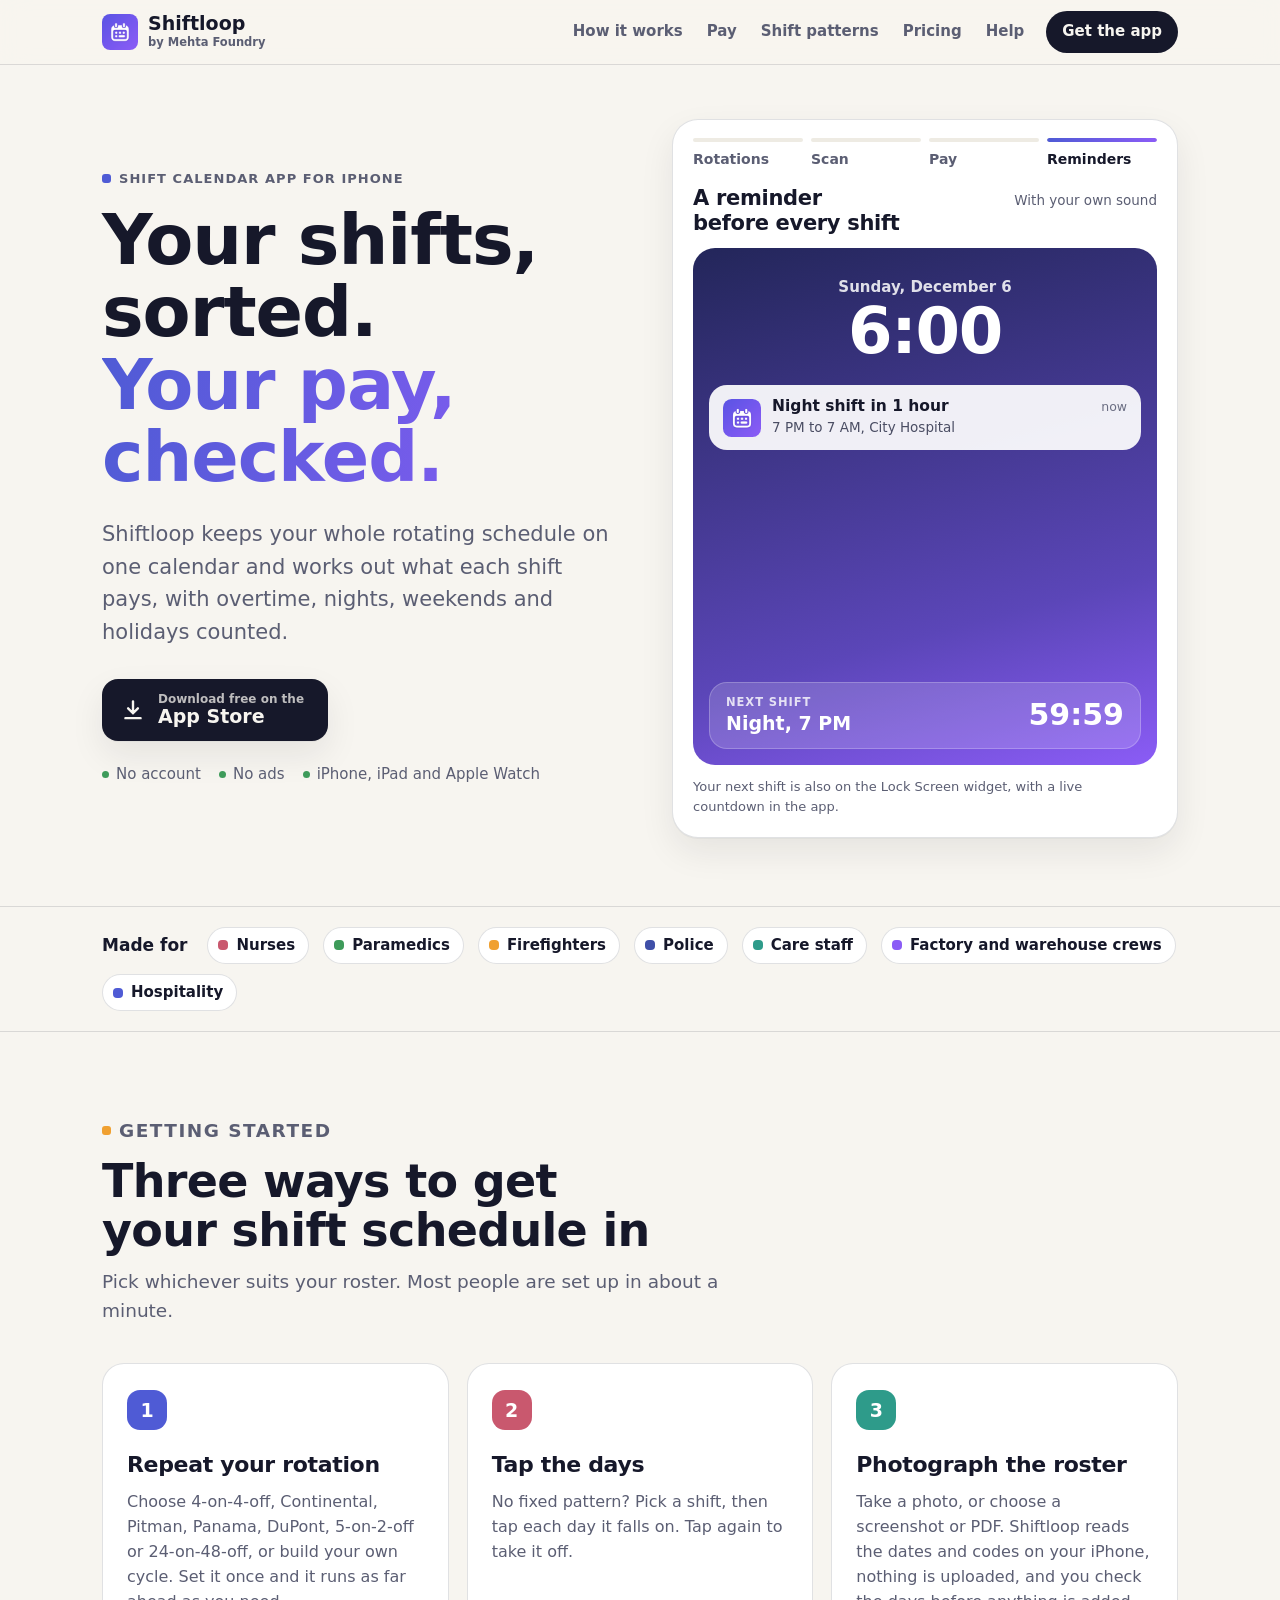
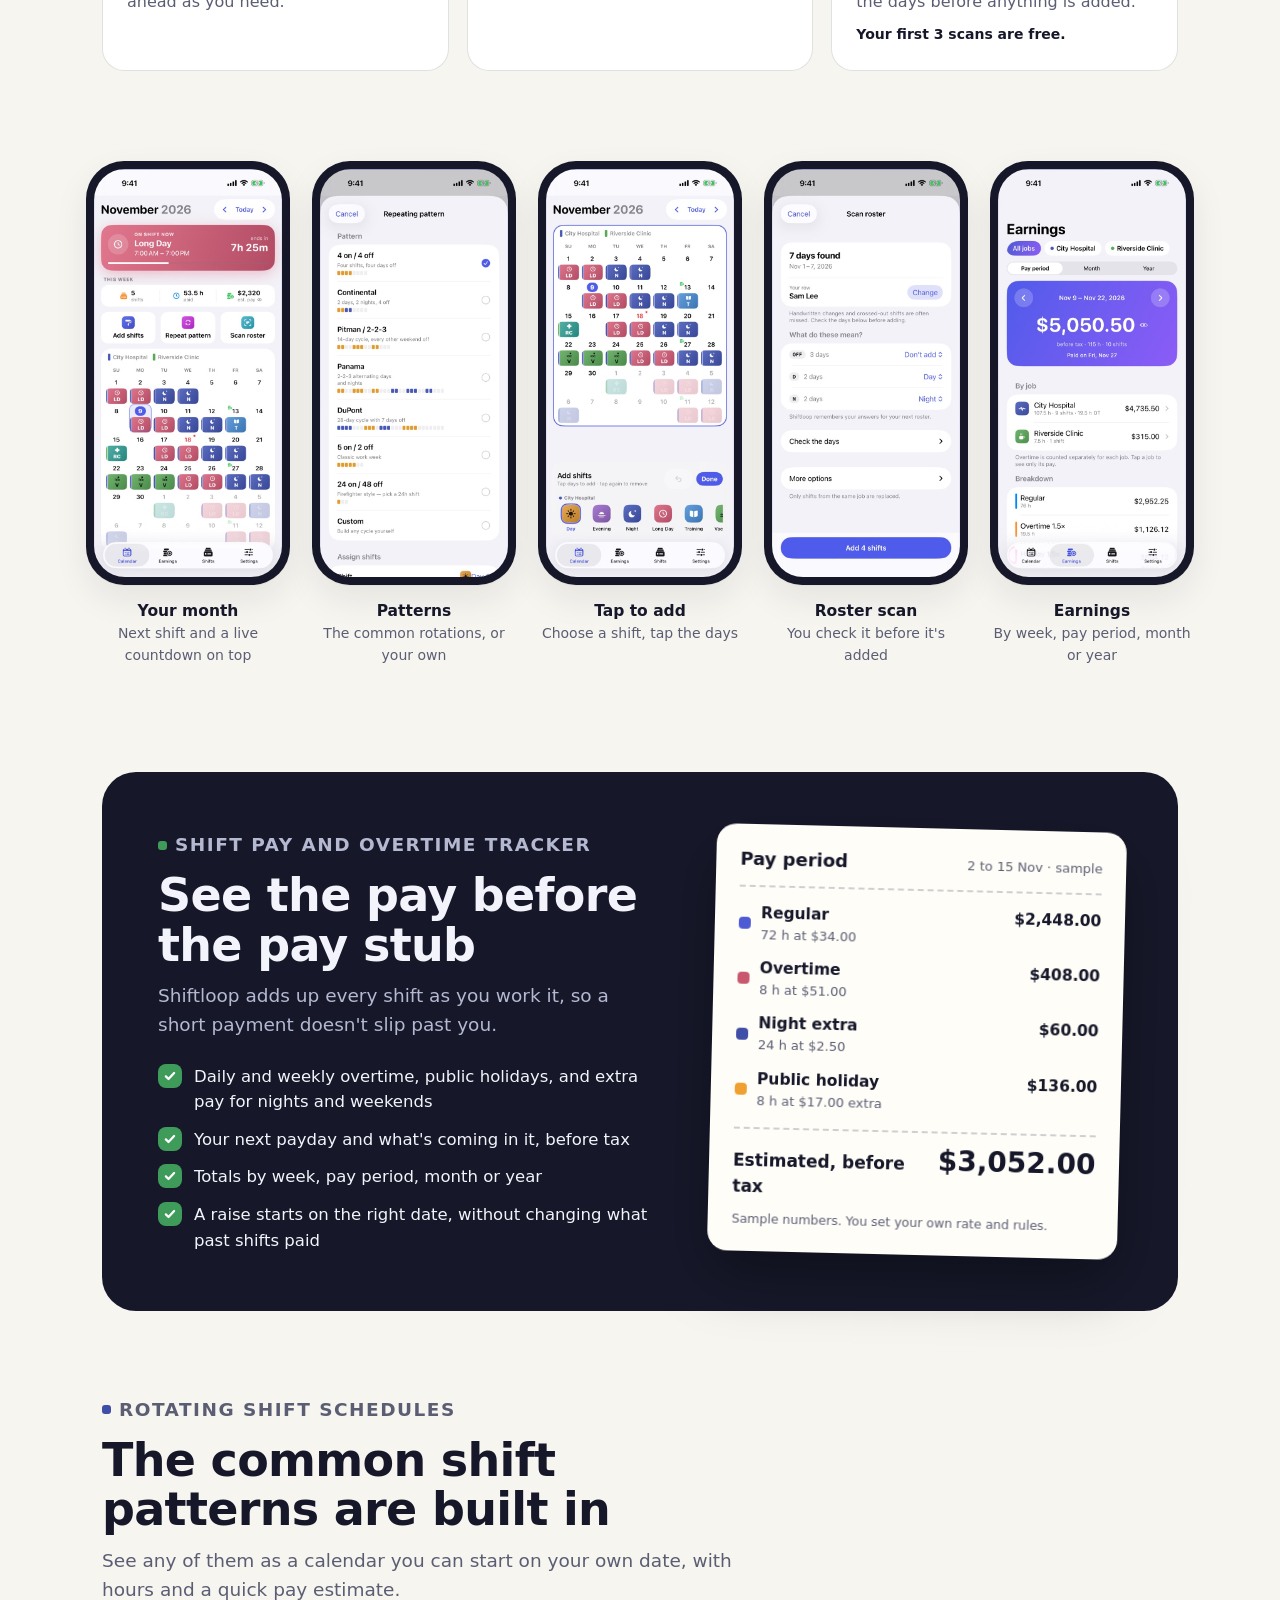
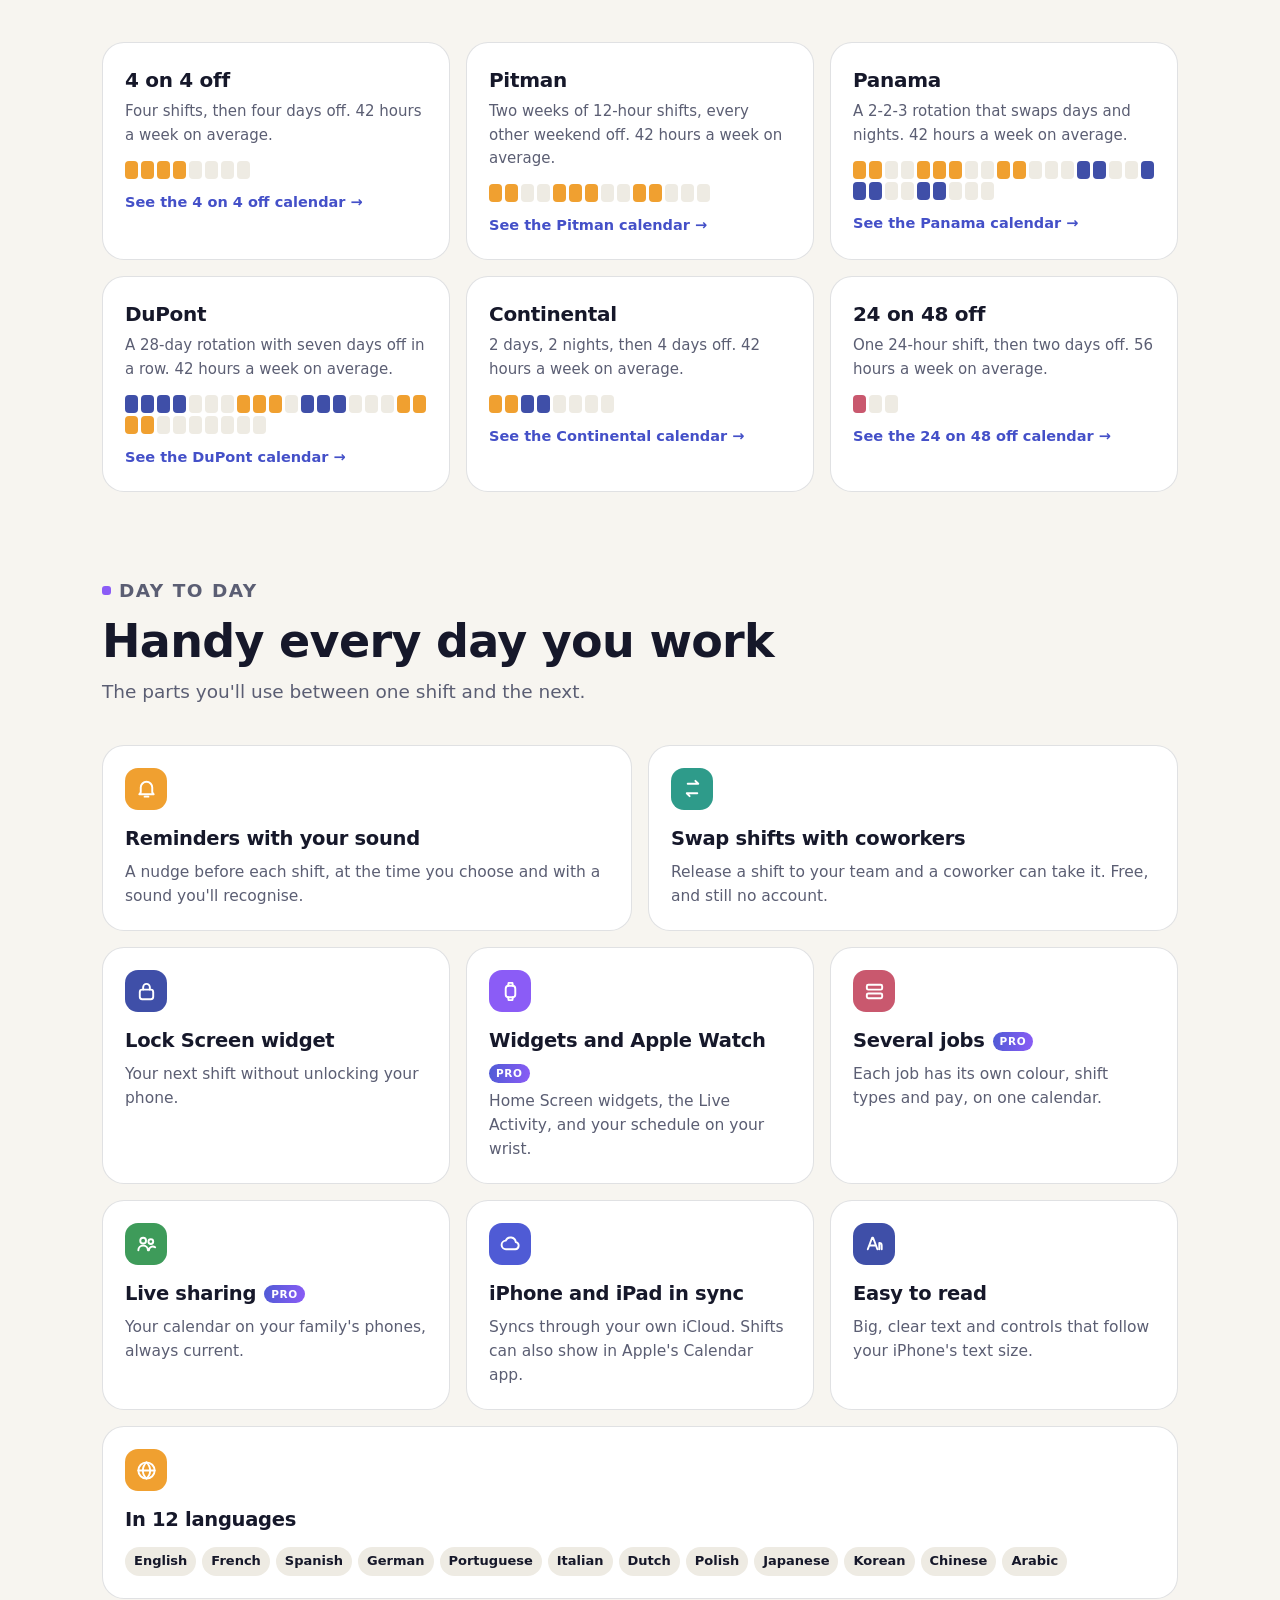
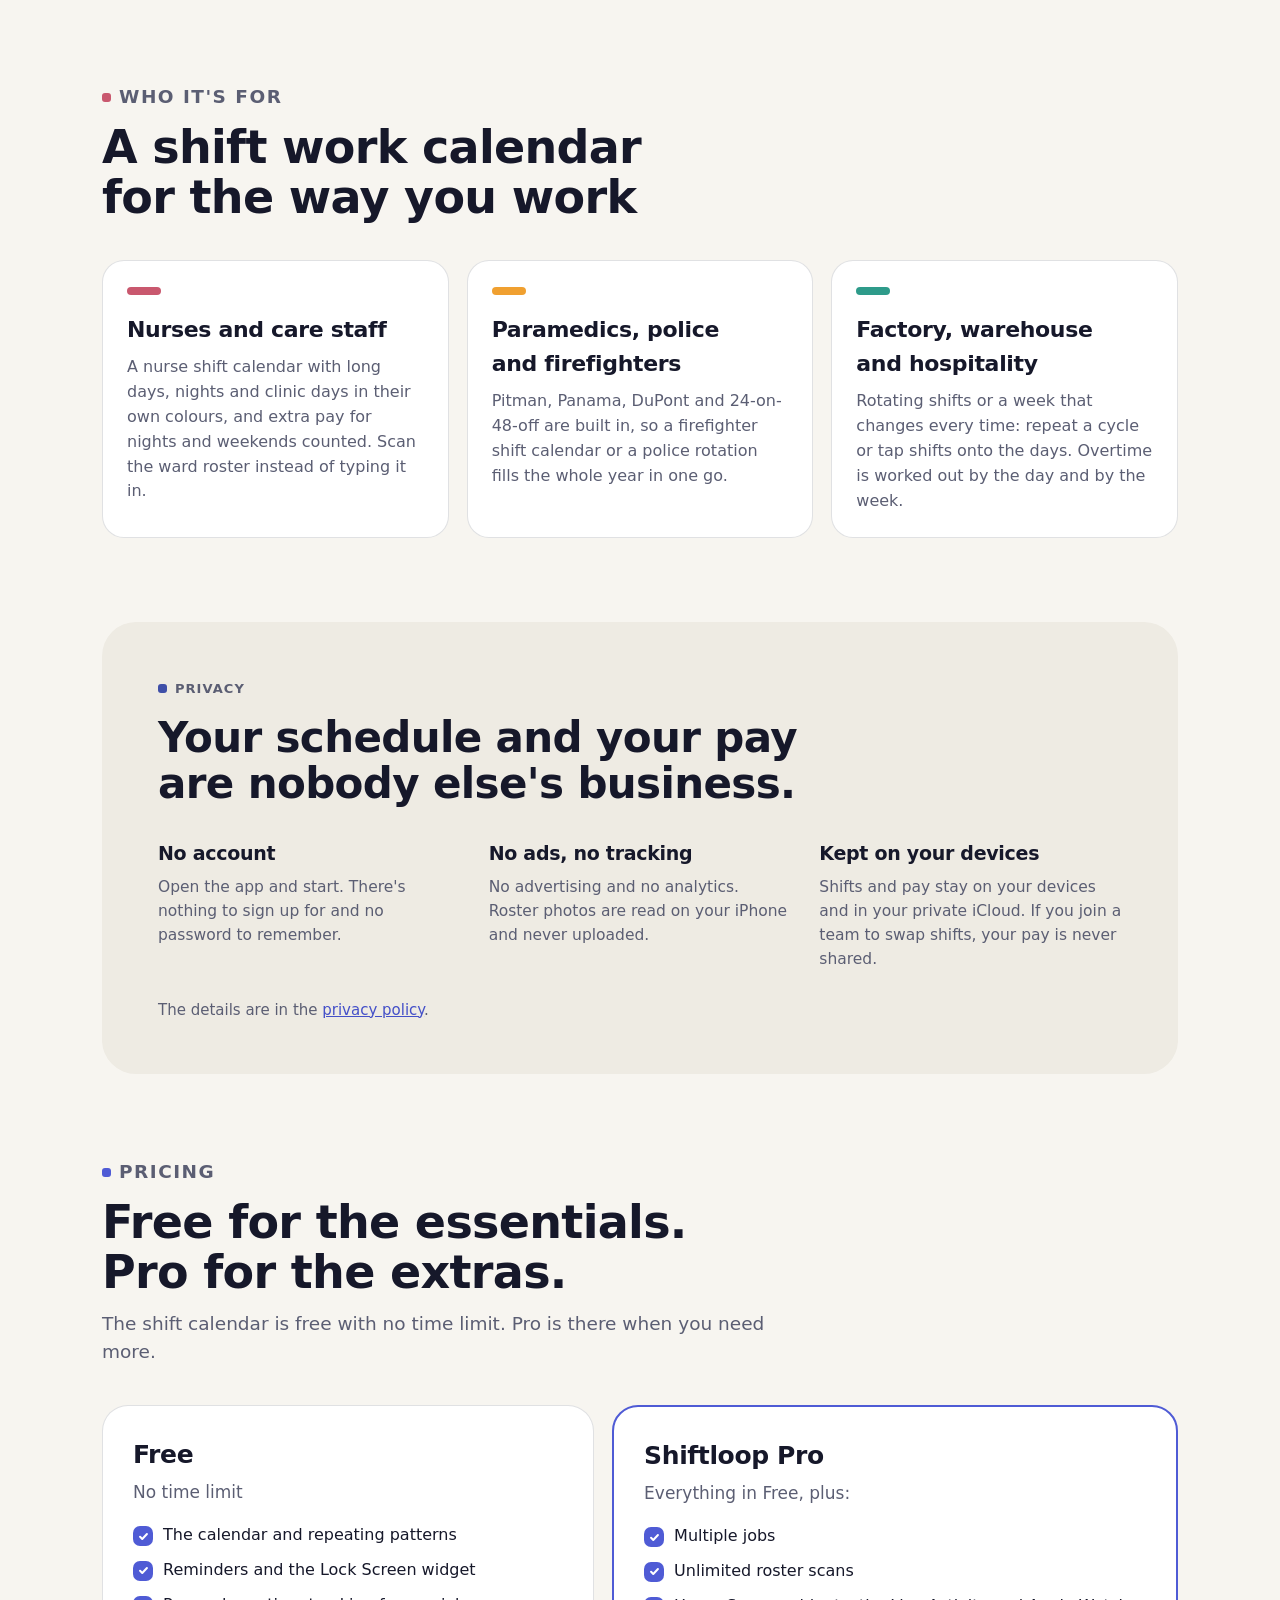
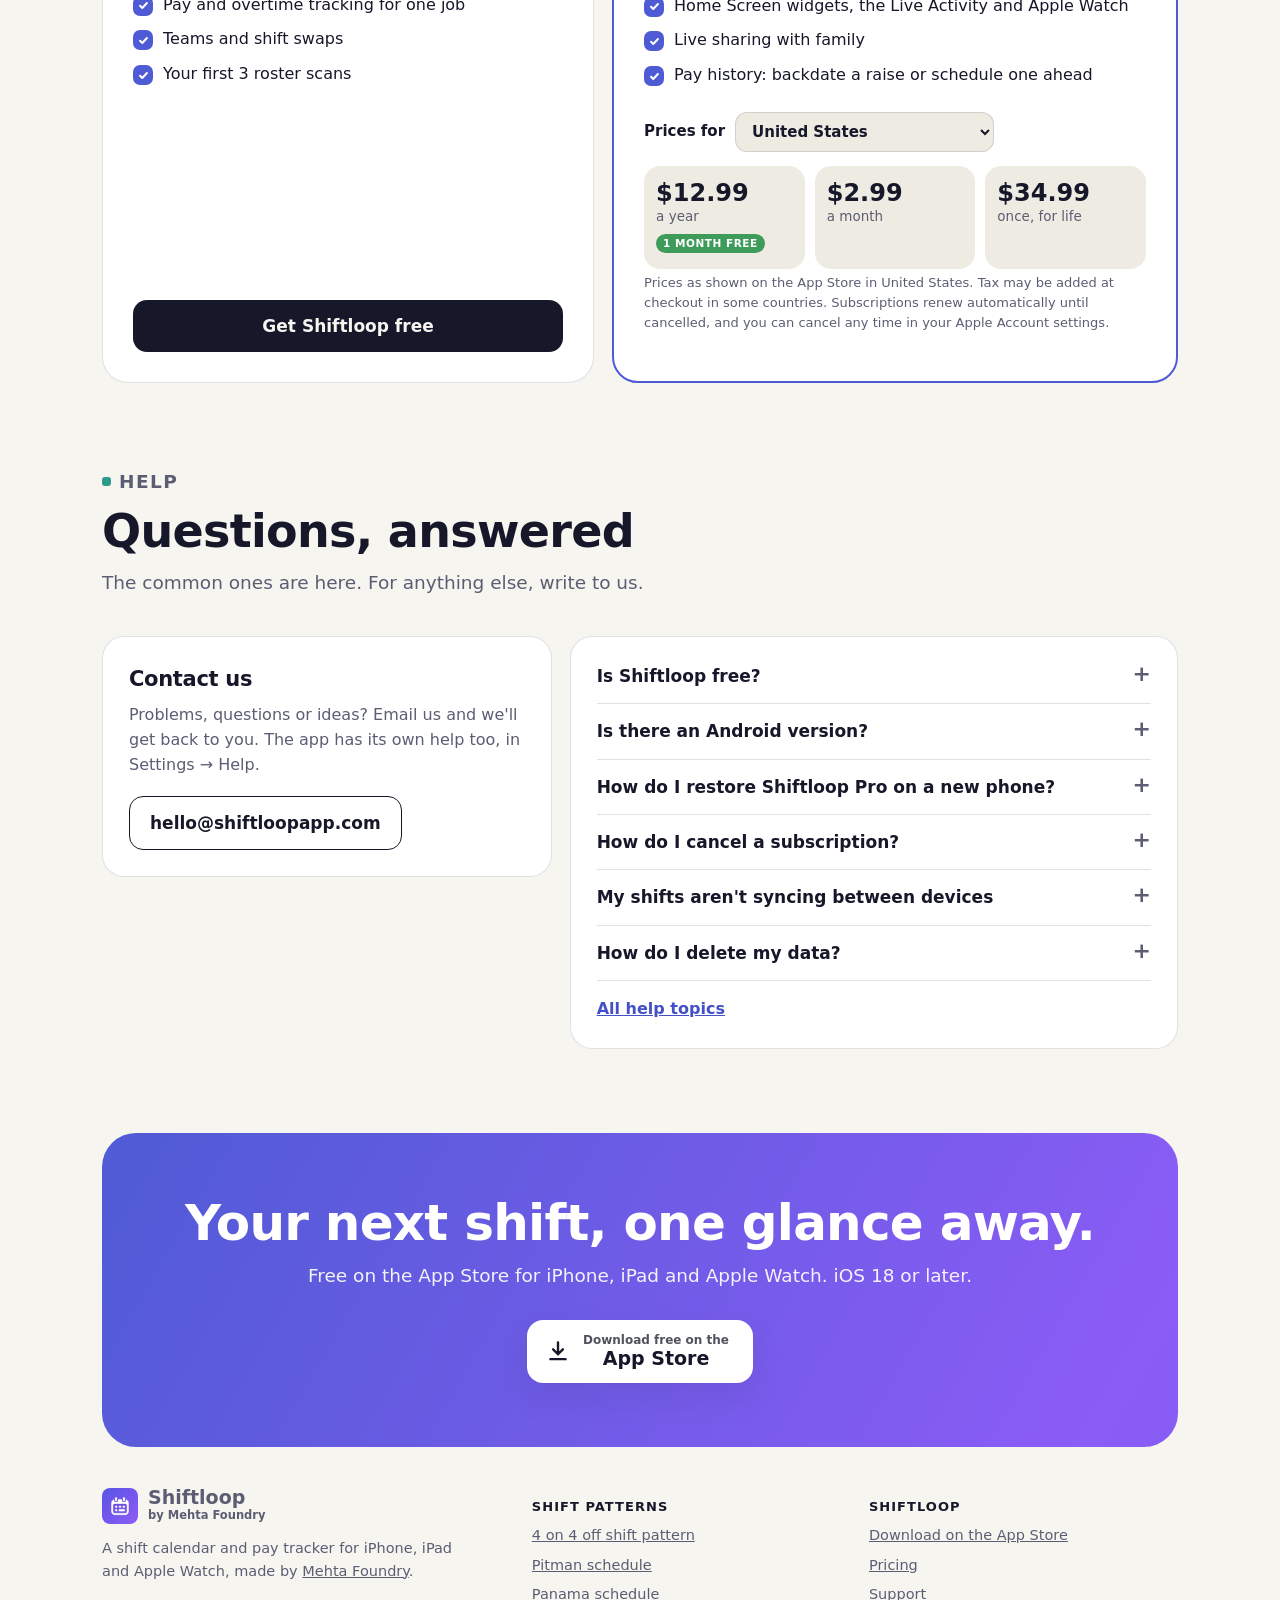
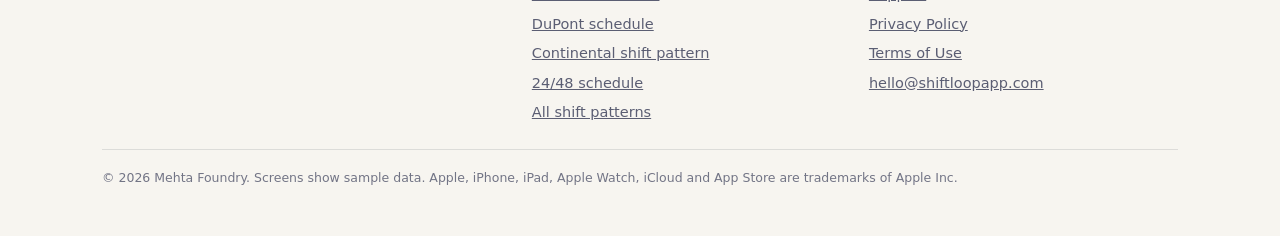
==== commit d4cc577b: "Update site" ====
--- a/index.html
+++ b/index.html
@@ -27,7 +27,7 @@
 <body>
 
 <header class="top"><div class="wrap">
-  <a class="logo" href="./"><img src="assets/icon.png" alt="" width="36" height="36"><span><b>Shiftloop</b><small>by Mehta Foundry</small></span></a>
+  <a class="logo" href="./"><img src="assets/icon-small.png" alt="" width="36" height="36"><span><b>Shiftloop</b><small>by Mehta Foundry</small></span></a>
   <nav aria-label="Site">
     <a href="./#how">How it works</a>
     <a href="./#pay">Pay</a>
@@ -124,7 +124,7 @@
       <div class="scene-head"><h2>A reminder before every shift</h2><span>With your own sound</span></div>
       <div class="lock" aria-hidden="true">
         <div class="lock-time"><span data-today>Today</span><b>6:00</b></div>
-        <div class="note"><img src="assets/icon.png" alt="" width="38" height="38"><div><b>Night shift in 1 hour</b><span>7 PM to 7 AM, City Hospital</span></div><time>now</time></div>
+        <div class="note"><img src="assets/icon-small.png" alt="" width="38" height="38"><div><b>Night shift in 1 hour</b><span>7 PM to 7 AM, City Hospital</span></div><time>now</time></div>
         <div class="next"><span>Next shift</span><b>Night, 7 PM</b><em data-countdown>59:59</em></div>
       </div>
       <p class="scene-note">Your next shift is also on the Lock Screen widget, with a live countdown in the app.</p>
@@ -417,7 +417,7 @@
 <footer class="foot"><div class="wrap">
   <div class="cols">
     <div>
-      <a class="logo" href="./"><img src="assets/icon.png" alt="" width="36" height="36" loading="lazy"><span><b>Shiftloop</b><small>by Mehta Foundry</small></span></a>
+      <a class="logo" href="./"><img src="assets/icon-small.png" alt="" width="36" height="36" loading="lazy"><span><b>Shiftloop</b><small>by Mehta Foundry</small></span></a>
       <p>A shift calendar and pay tracker for iPhone, iPad and Apple Watch, made by <a href="https://mehtafoundry.com/">Mehta Foundry</a>.</p>
     </div>
     <div>
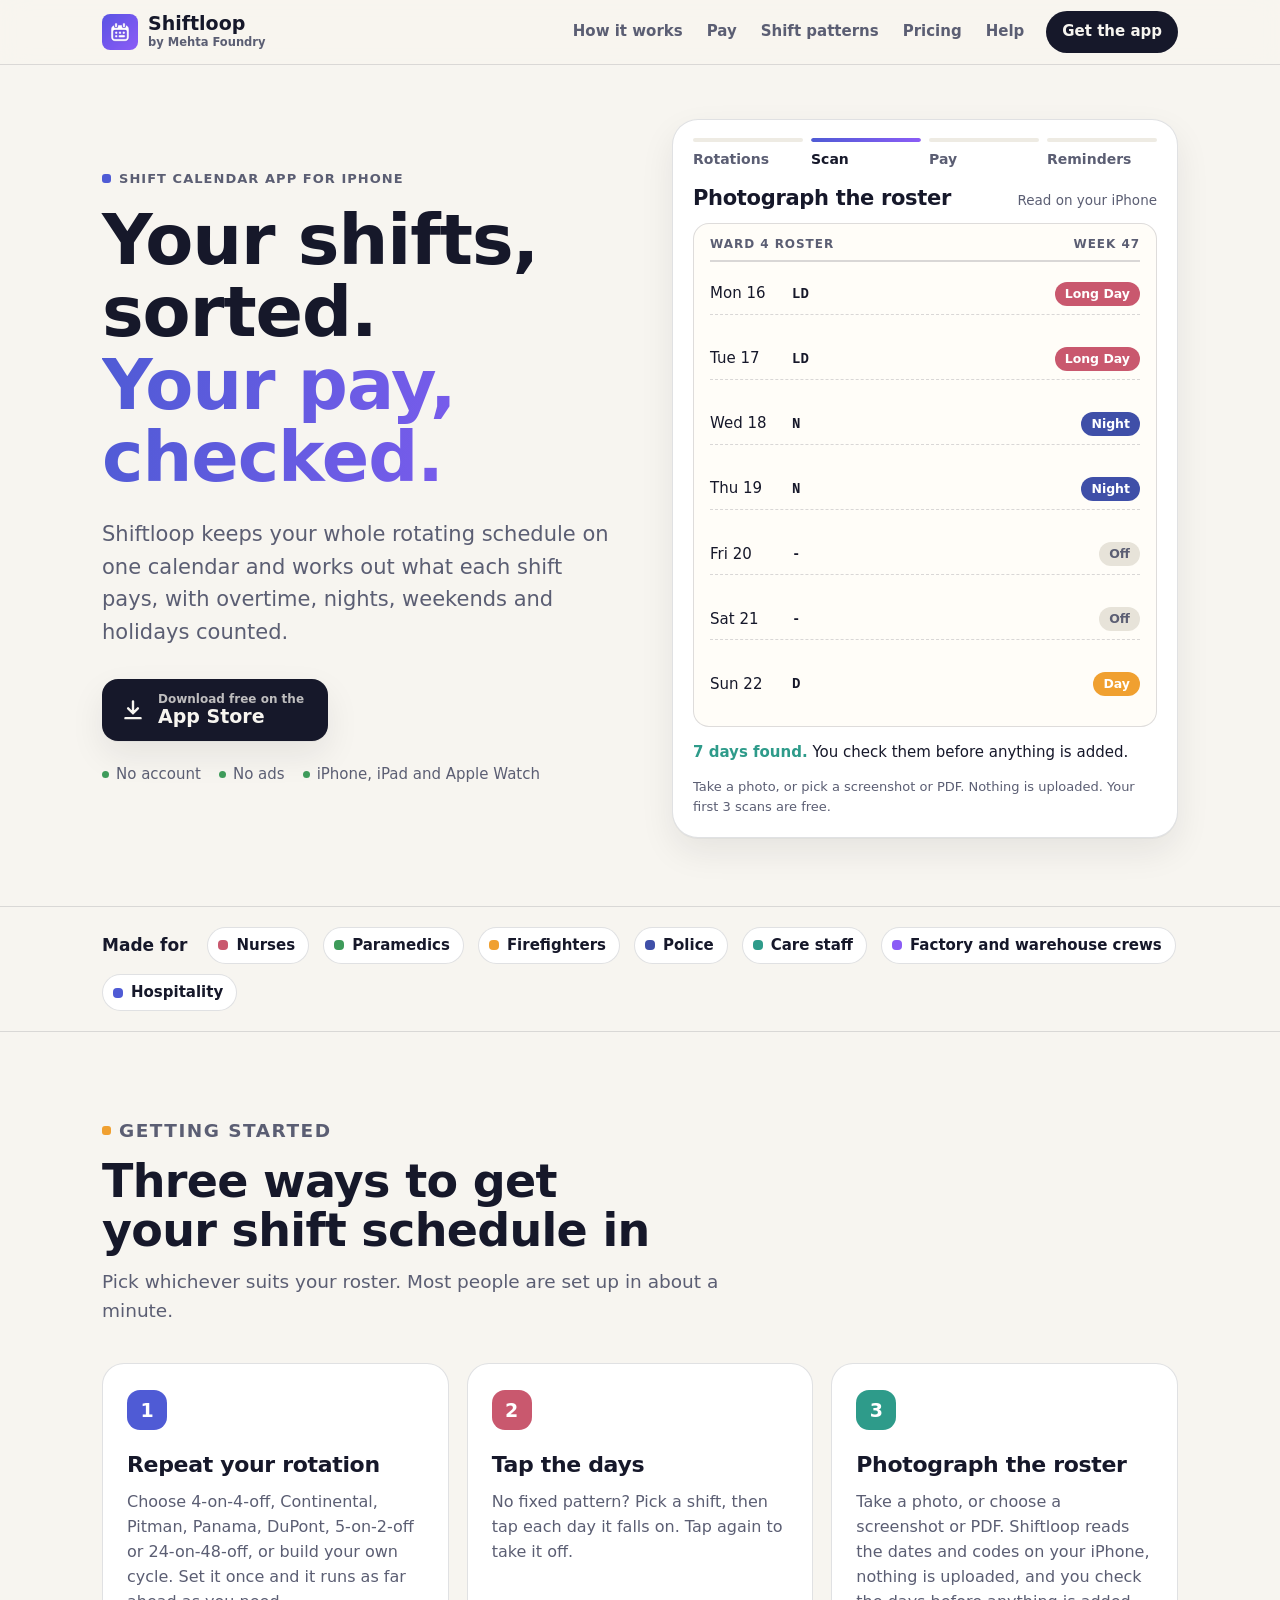
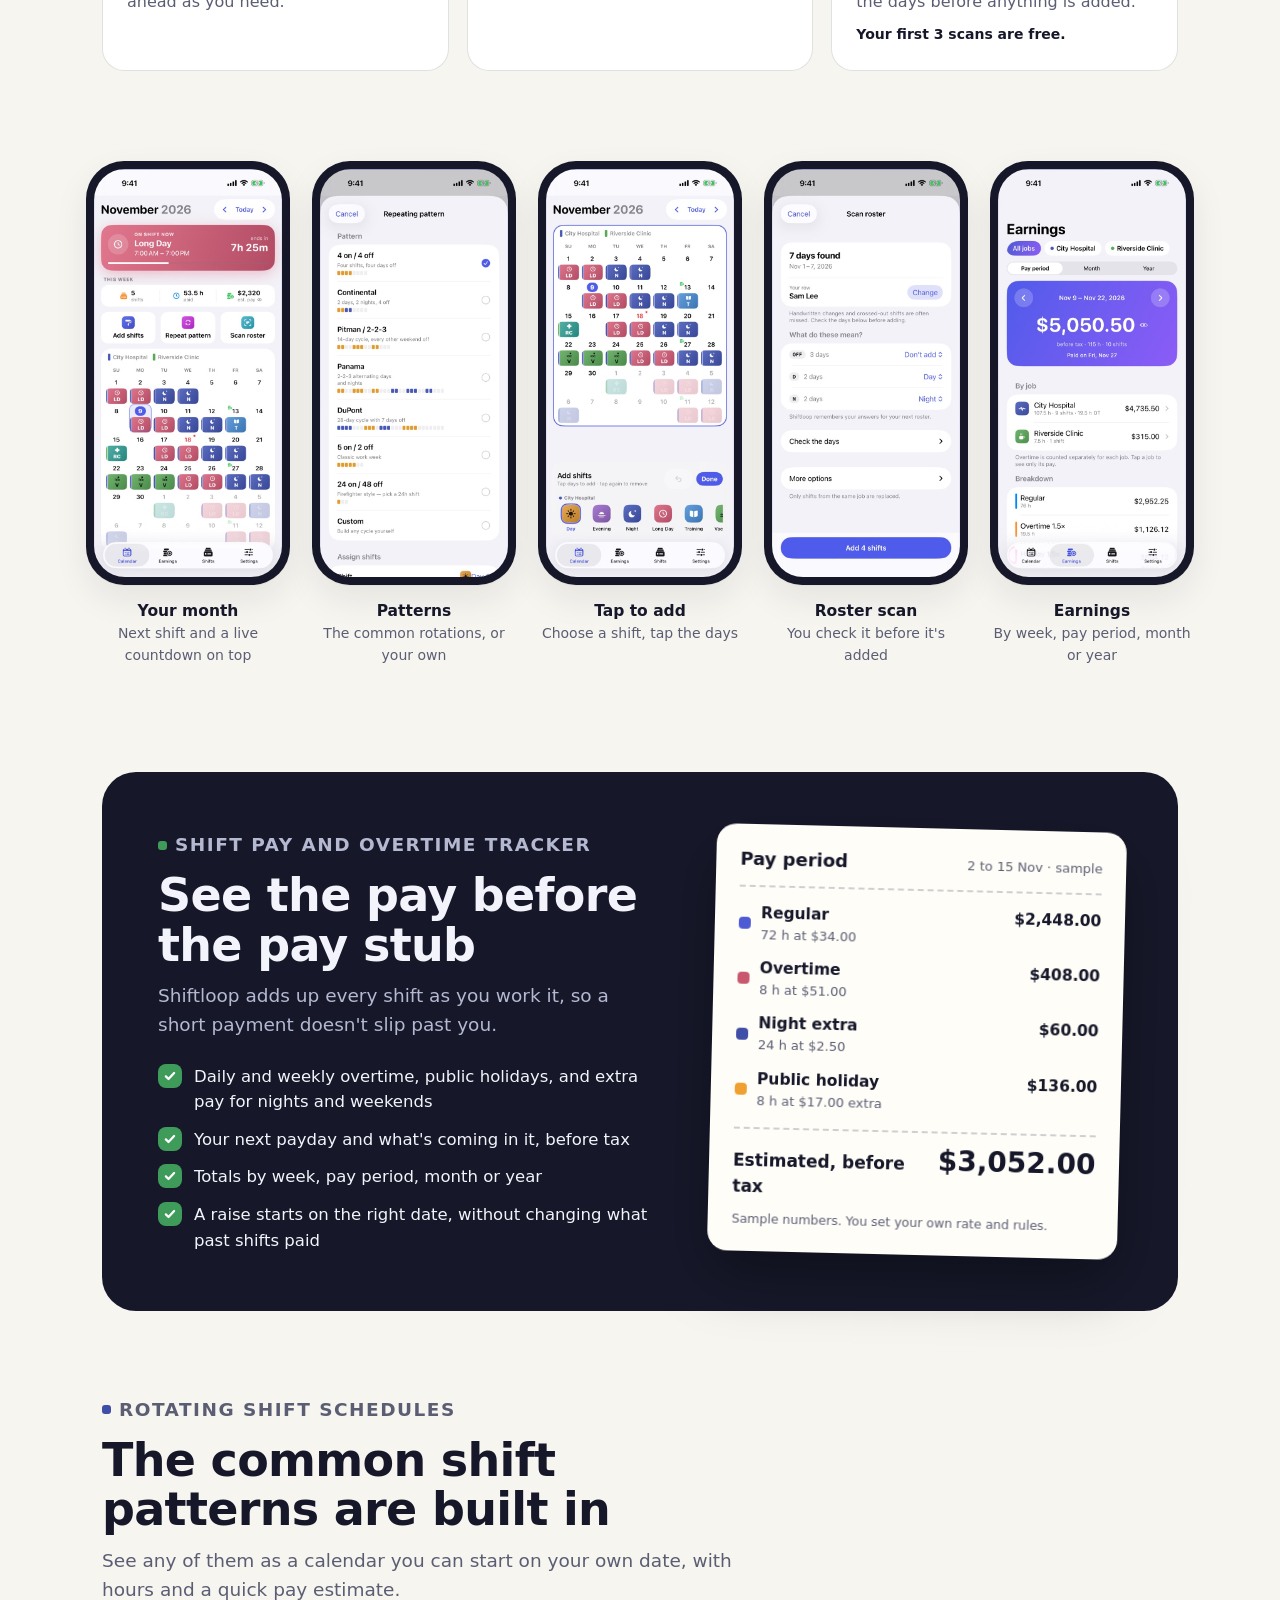
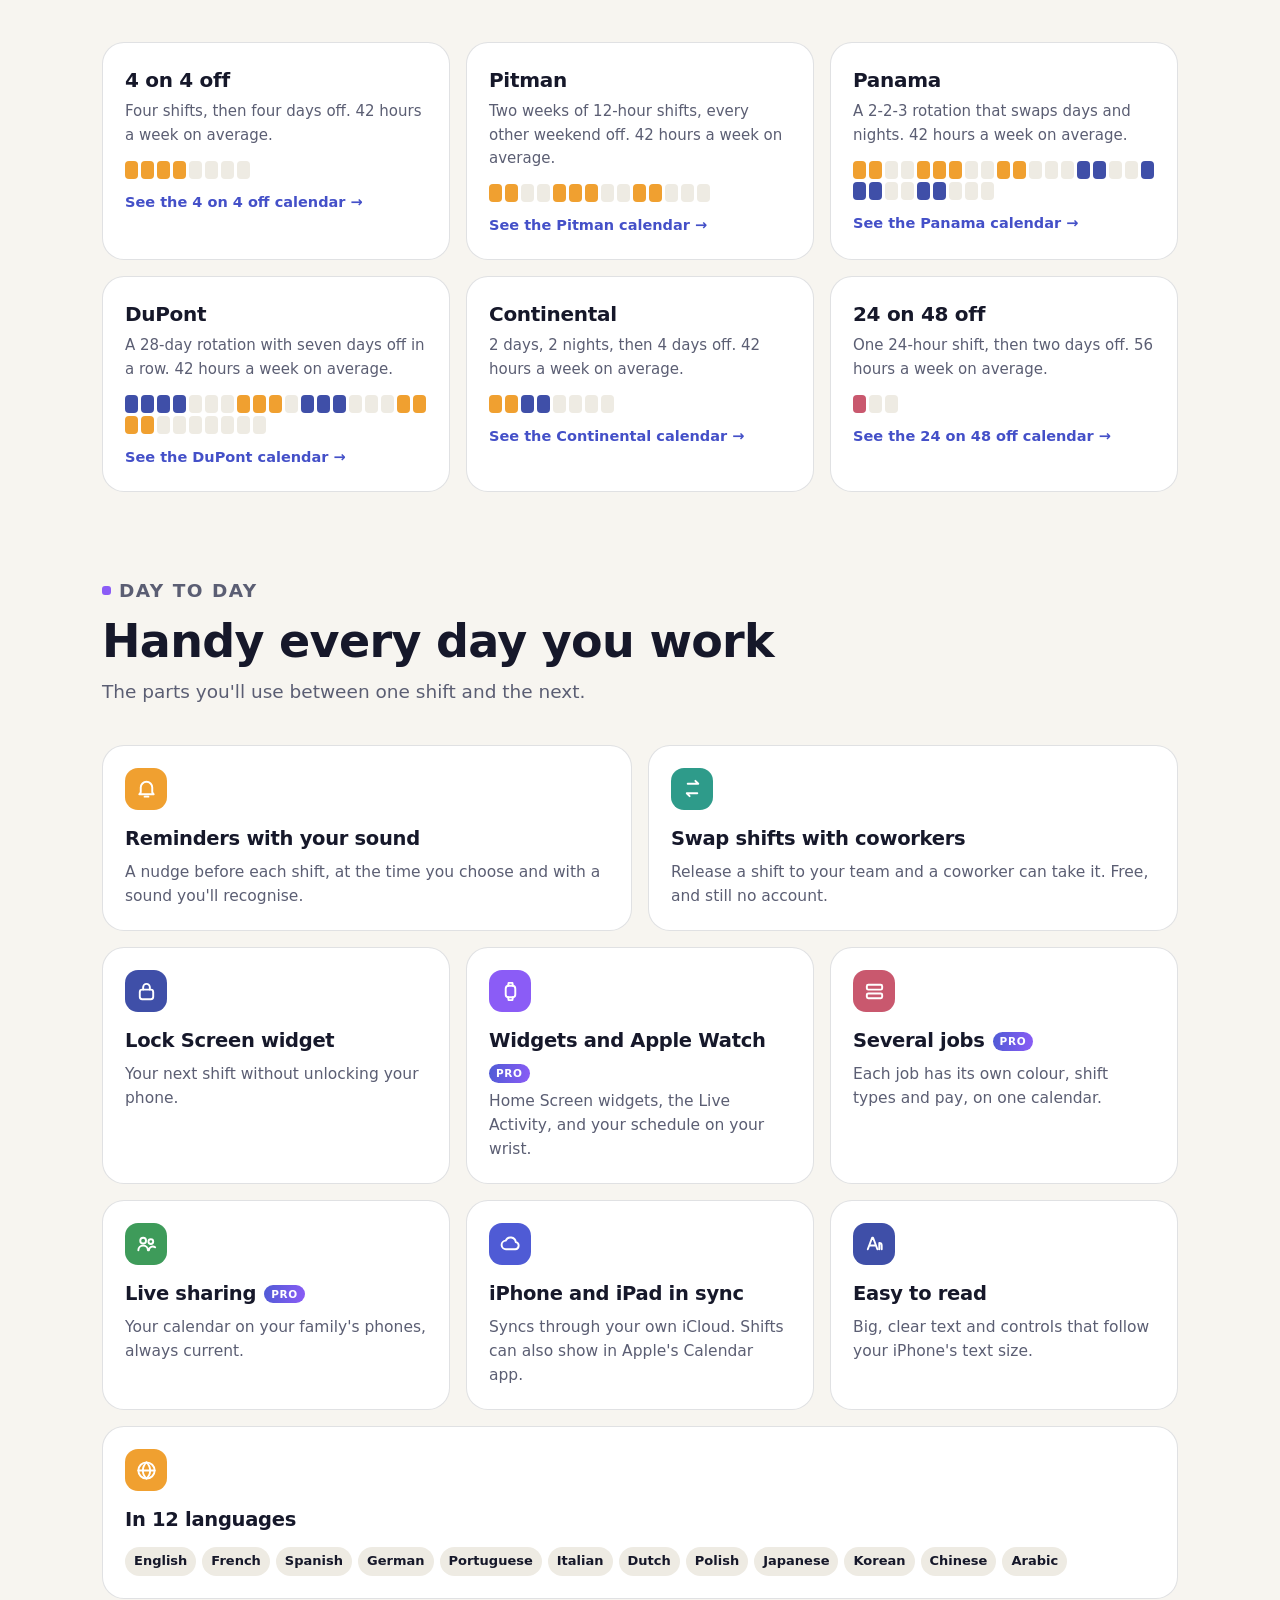
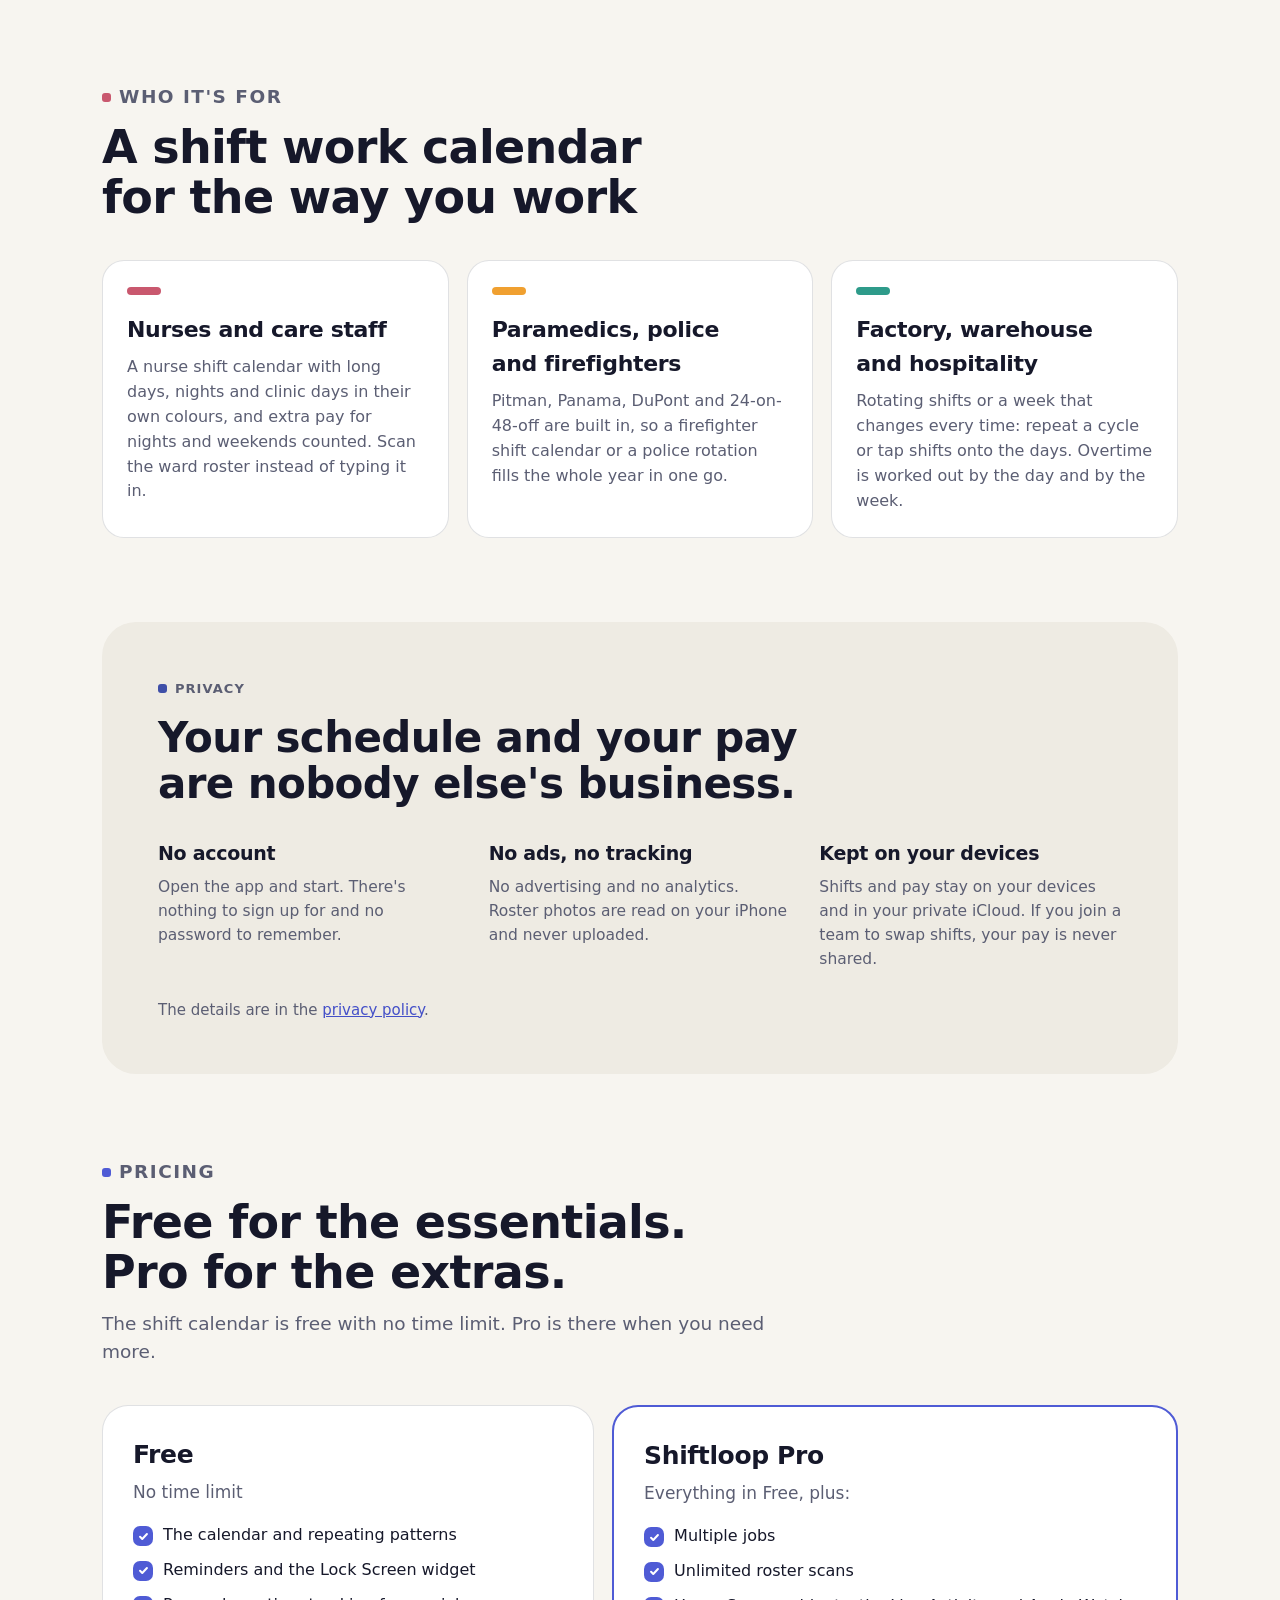
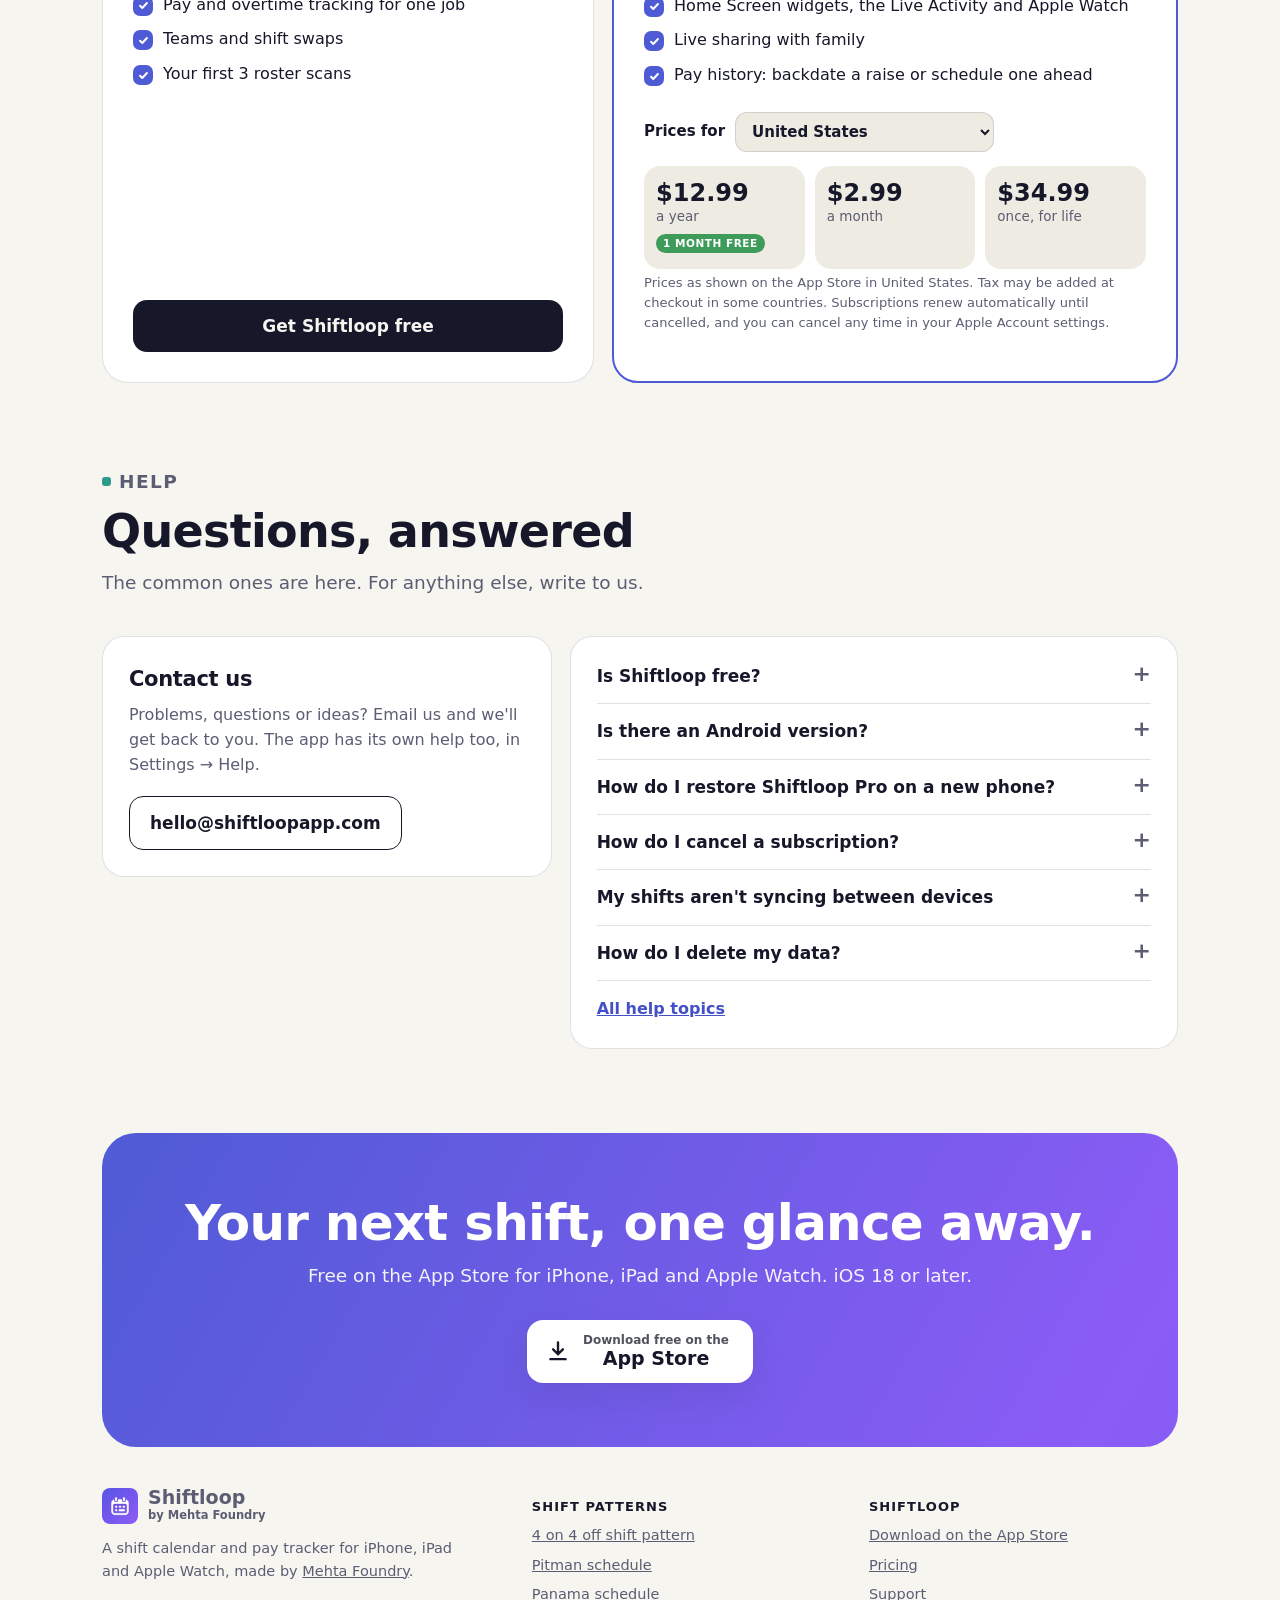
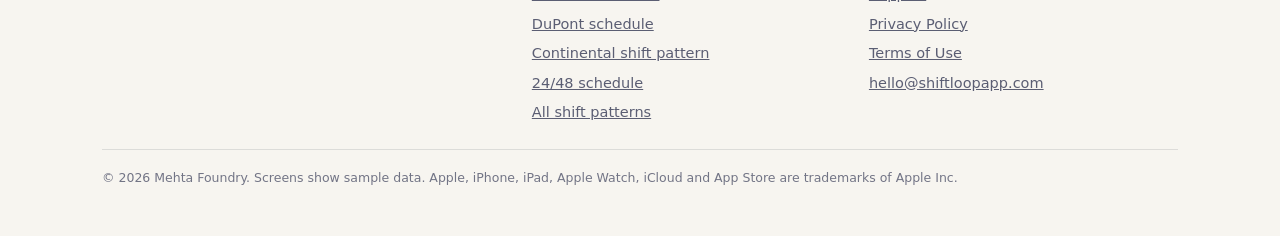
==== commit a26bcc55: "Update site" ====
--- a/index.html
+++ b/index.html
@@ -17,6 +17,7 @@
 <meta property="og:title" content="Shiftloop: your shifts, sorted. Your pay, checked.">
 <meta property="og:description" content="A shift calendar app for iPhone that also works out what each shift pays. Free on the App Store.">
 <meta property="og:image" content="https://shiftloopapp.com/assets/og.png">
+<meta property="og:image:alt" content="Shiftloop: your shifts, sorted, your pay, checked. The app's month calendar on an iPhone with colour-coded shifts.">
 <meta property="og:url" content="https://shiftloopapp.com/">
 <meta name="twitter:card" content="summary_large_image">
 <link rel="canonical" href="https://shiftloopapp.com/">
@@ -263,23 +264,23 @@
     <p>The parts you'll use between one shift and the next.</p>
   </div>
   <div class="bento">
-    <div class="cell wide" data-reveal><div class="ico" style="--c: var(--day)"><svg viewBox="0 0 24 24"><path d="M6 16V11a6 6 0 1 1 12 0v5l1.500 2H4.500L6 16zM10 20.500h4"/></svg></div>
+    <div class="cell wide" data-reveal><div class="ico" style="--c: var(--day)"><svg viewBox="0 0 24 24" aria-hidden="true"><path d="M6 16V11a6 6 0 1 1 12 0v5l1.500 2H4.500L6 16zM10 20.500h4"/></svg></div>
       <h3>Reminders with your sound</h3><p>A nudge before each shift, at the time you choose and with a sound you'll recognise.</p></div>
-    <div class="cell wide" data-reveal style="--d: 80ms"><div class="ico" style="--c: var(--teal)"><svg viewBox="0 0 24 24"><path d="M7 7h11l-3-3M17 17H6l3 3"/></svg></div>
+    <div class="cell wide" data-reveal style="--d: 80ms"><div class="ico" style="--c: var(--teal)"><svg viewBox="0 0 24 24" aria-hidden="true"><path d="M7 7h11l-3-3M17 17H6l3 3"/></svg></div>
       <h3>Swap shifts with coworkers</h3><p>Release a shift to your team and a coworker can take it. Free, and still no account.</p></div>
-    <div class="cell" data-reveal><div class="ico" style="--c: var(--night)"><svg viewBox="0 0 24 24"><rect x="5" y="10" width="14" height="10" rx="2.500"/><path d="M8.500 10V7.500a3.500 3.500 0 0 1 7 0V10"/></svg></div>
+    <div class="cell" data-reveal><div class="ico" style="--c: var(--night)"><svg viewBox="0 0 24 24" aria-hidden="true"><rect x="5" y="10" width="14" height="10" rx="2.500"/><path d="M8.500 10V7.500a3.500 3.500 0 0 1 7 0V10"/></svg></div>
       <h3>Lock Screen widget</h3><p>Your next shift without unlocking your phone.</p></div>
-    <div class="cell" data-reveal style="--d: 80ms"><div class="ico" style="--c: var(--brand2)"><svg viewBox="0 0 24 24"><rect x="7" y="6" width="10" height="12" rx="3"/><path d="M9.500 6l.5-3h4l.5 3M9.500 18l.5 3h4l.5-3"/></svg></div>
+    <div class="cell" data-reveal style="--d: 80ms"><div class="ico" style="--c: var(--brand2)"><svg viewBox="0 0 24 24" aria-hidden="true"><rect x="7" y="6" width="10" height="12" rx="3"/><path d="M9.500 6l.5-3h4l.5 3M9.500 18l.5 3h4l.5-3"/></svg></div>
       <h3>Widgets and Apple Watch <span class="pro">PRO</span></h3><p>Home Screen widgets, the Live Activity, and your schedule on your wrist.</p></div>
-    <div class="cell" data-reveal style="--d: 160ms"><div class="ico" style="--c: var(--long)"><svg viewBox="0 0 24 24"><rect x="4" y="5" width="16" height="5" rx="1.500"/><rect x="4" y="14" width="16" height="5" rx="1.500"/></svg></div>
+    <div class="cell" data-reveal style="--d: 160ms"><div class="ico" style="--c: var(--long)"><svg viewBox="0 0 24 24" aria-hidden="true"><rect x="4" y="5" width="16" height="5" rx="1.500"/><rect x="4" y="14" width="16" height="5" rx="1.500"/></svg></div>
       <h3>Several jobs <span class="pro">PRO</span></h3><p>Each job has its own colour, shift types and pay, on one calendar.</p></div>
-    <div class="cell" data-reveal><div class="ico" style="--c: var(--clinic)"><svg viewBox="0 0 24 24"><circle cx="8.500" cy="9" r="3"/><circle cx="16.500" cy="10" r="2.500"/><path d="M3.500 19a5 5 0 0 1 10 0M14.500 19a4 4 0 0 1 6.500-3"/></svg></div>
+    <div class="cell" data-reveal><div class="ico" style="--c: var(--clinic)"><svg viewBox="0 0 24 24" aria-hidden="true"><circle cx="8.500" cy="9" r="3"/><circle cx="16.500" cy="10" r="2.500"/><path d="M3.500 19a5 5 0 0 1 10 0M14.500 19a4 4 0 0 1 6.500-3"/></svg></div>
       <h3>Live sharing <span class="pro">PRO</span></h3><p>Your calendar on your family's phones, always current.</p></div>
-    <div class="cell" data-reveal style="--d: 80ms"><div class="ico" style="--c: var(--brand)"><svg viewBox="0 0 24 24"><path d="M7.500 18a4.500 4.500 0 0 1-.5-9 5.500 5.500 0 0 1 10.500 1.500A3.800 3.800 0 0 1 17 18H7.500z"/></svg></div>
+    <div class="cell" data-reveal style="--d: 80ms"><div class="ico" style="--c: var(--brand)"><svg viewBox="0 0 24 24" aria-hidden="true"><path d="M7.500 18a4.500 4.500 0 0 1-.5-9 5.500 5.500 0 0 1 10.500 1.500A3.800 3.800 0 0 1 17 18H7.500z"/></svg></div>
       <h3>iPhone and iPad in sync</h3><p>Syncs through your own iCloud. Shifts can also show in Apple's Calendar app.</p></div>
-    <div class="cell" data-reveal style="--d: 160ms"><div class="ico" style="--c: var(--night)"><svg viewBox="0 0 24 24"><path d="M5 18l4.500-12h1L15 18M6.800 14h6.400M17 18v-6.500M17 11.500a2.500 2.500 0 0 1 2.500 2.500V18"/></svg></div>
+    <div class="cell" data-reveal style="--d: 160ms"><div class="ico" style="--c: var(--night)"><svg viewBox="0 0 24 24" aria-hidden="true"><path d="M5 18l4.500-12h1L15 18M6.800 14h6.400M17 18v-6.500M17 11.500a2.500 2.500 0 0 1 2.500 2.500V18"/></svg></div>
       <h3>Easy to read</h3><p>Big, clear text and controls that follow your iPhone's text size.</p></div>
-    <div class="cell full" data-reveal><div class="ico" style="--c: var(--day)"><svg viewBox="0 0 24 24"><circle cx="12" cy="12" r="8.500"/><path d="M3.500 12h17M12 3.500c2.500 2.300 3.800 5.200 3.800 8.500s-1.300 6.200-3.800 8.500c-2.500-2.300-3.800-5.200-3.800-8.500S9.500 5.800 12 3.500z"/></svg></div>
+    <div class="cell full" data-reveal><div class="ico" style="--c: var(--day)"><svg viewBox="0 0 24 24" aria-hidden="true"><circle cx="12" cy="12" r="8.500"/><path d="M3.500 12h17M12 3.500c2.500 2.300 3.800 5.200 3.800 8.500s-1.300 6.200-3.800 8.500c-2.500-2.300-3.800-5.200-3.800-8.500S9.500 5.800 12 3.500z"/></svg></div>
       <h3>In 12 languages</h3>
       <div class="langs"><span>English</span><span>French</span><span>Spanish</span><span>German</span><span>Portuguese</span><span>Italian</span><span>Dutch</span><span>Polish</span><span>Japanese</span><span>Korean</span><span>Chinese</span><span>Arabic</span></div></div>
   </div>
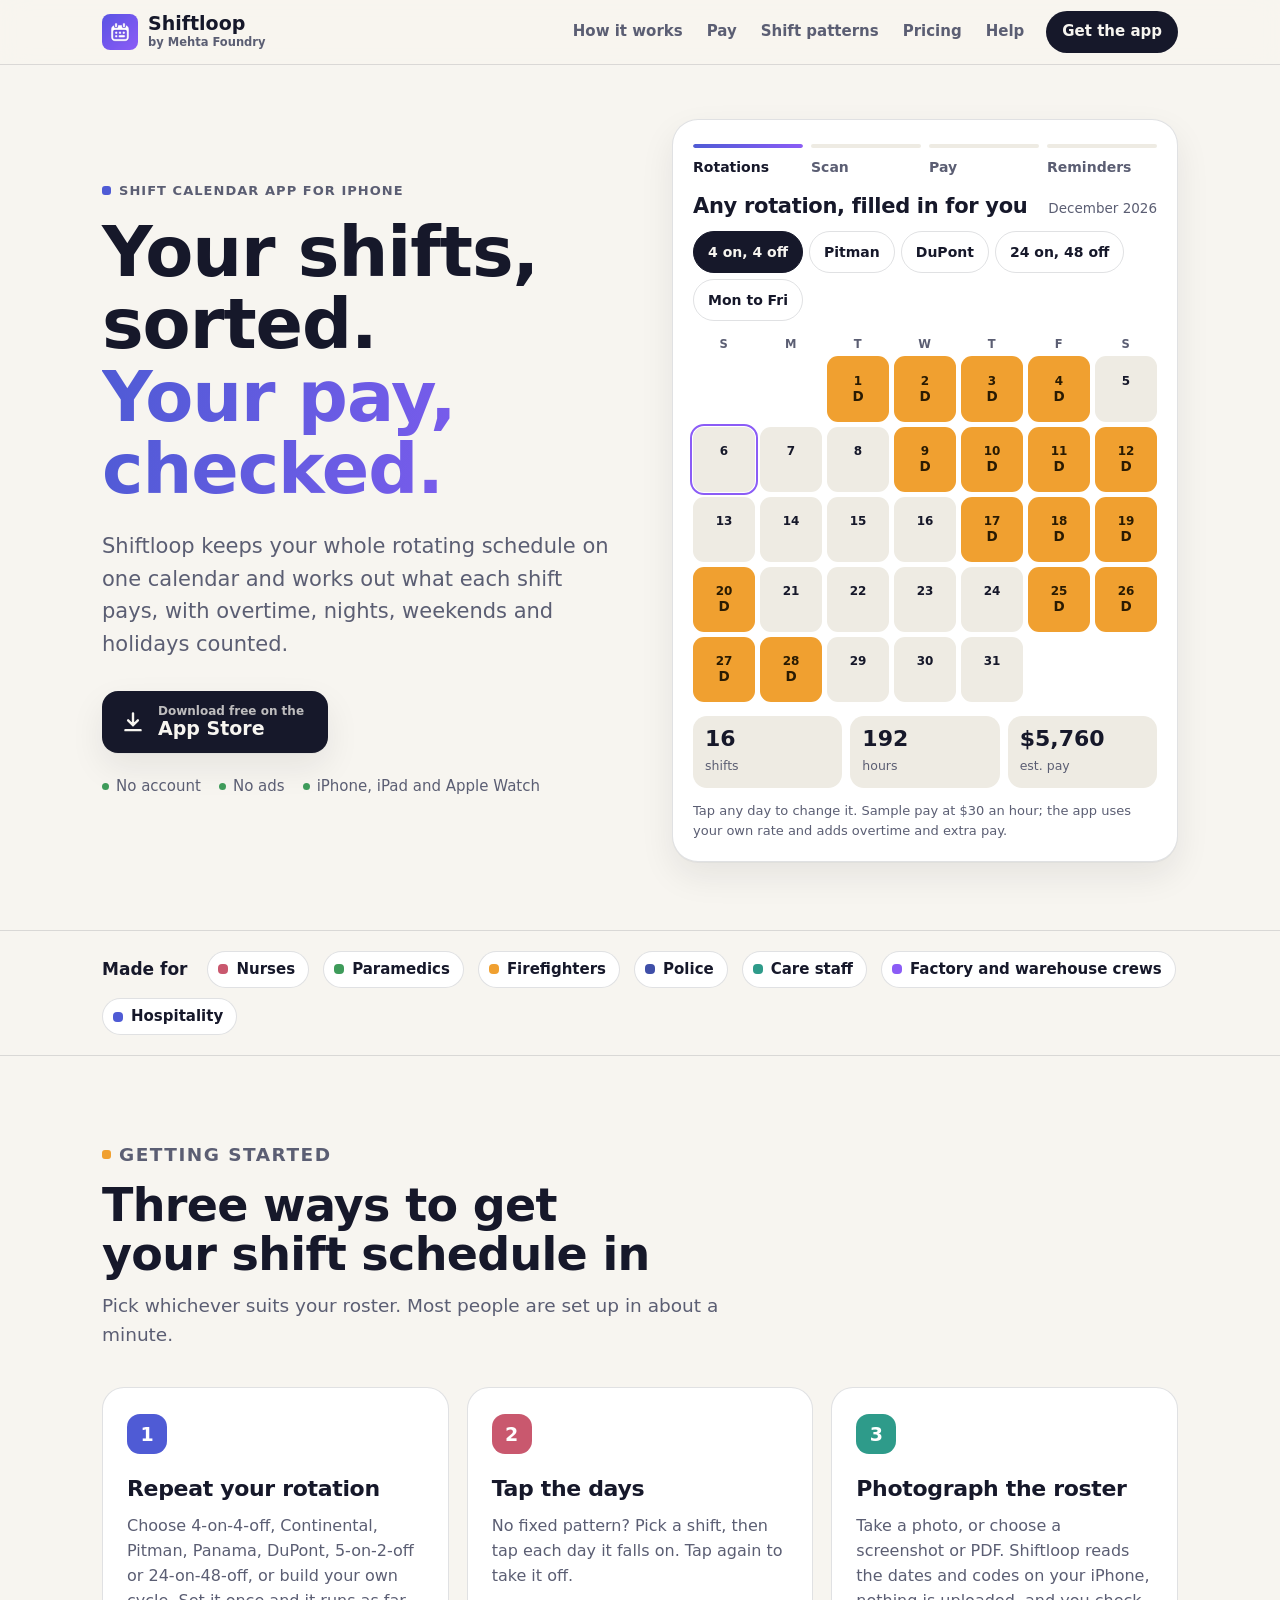
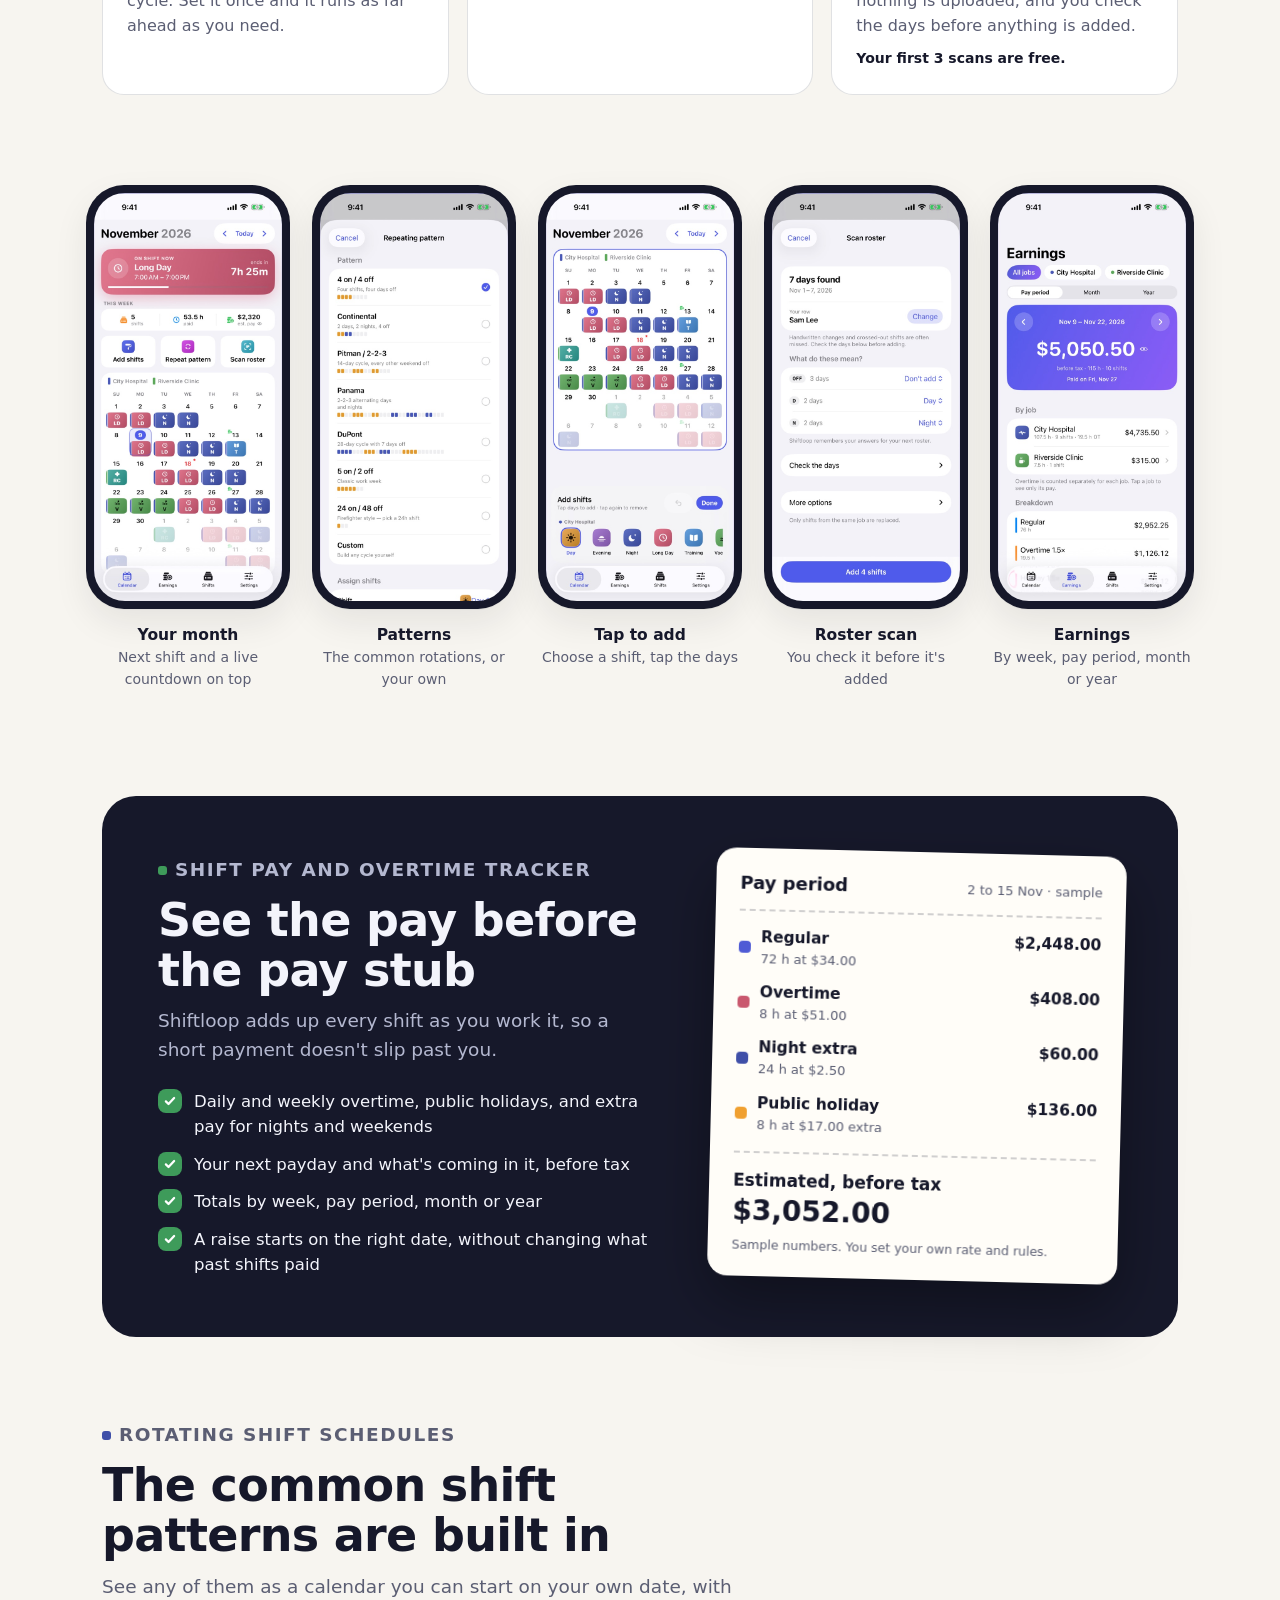
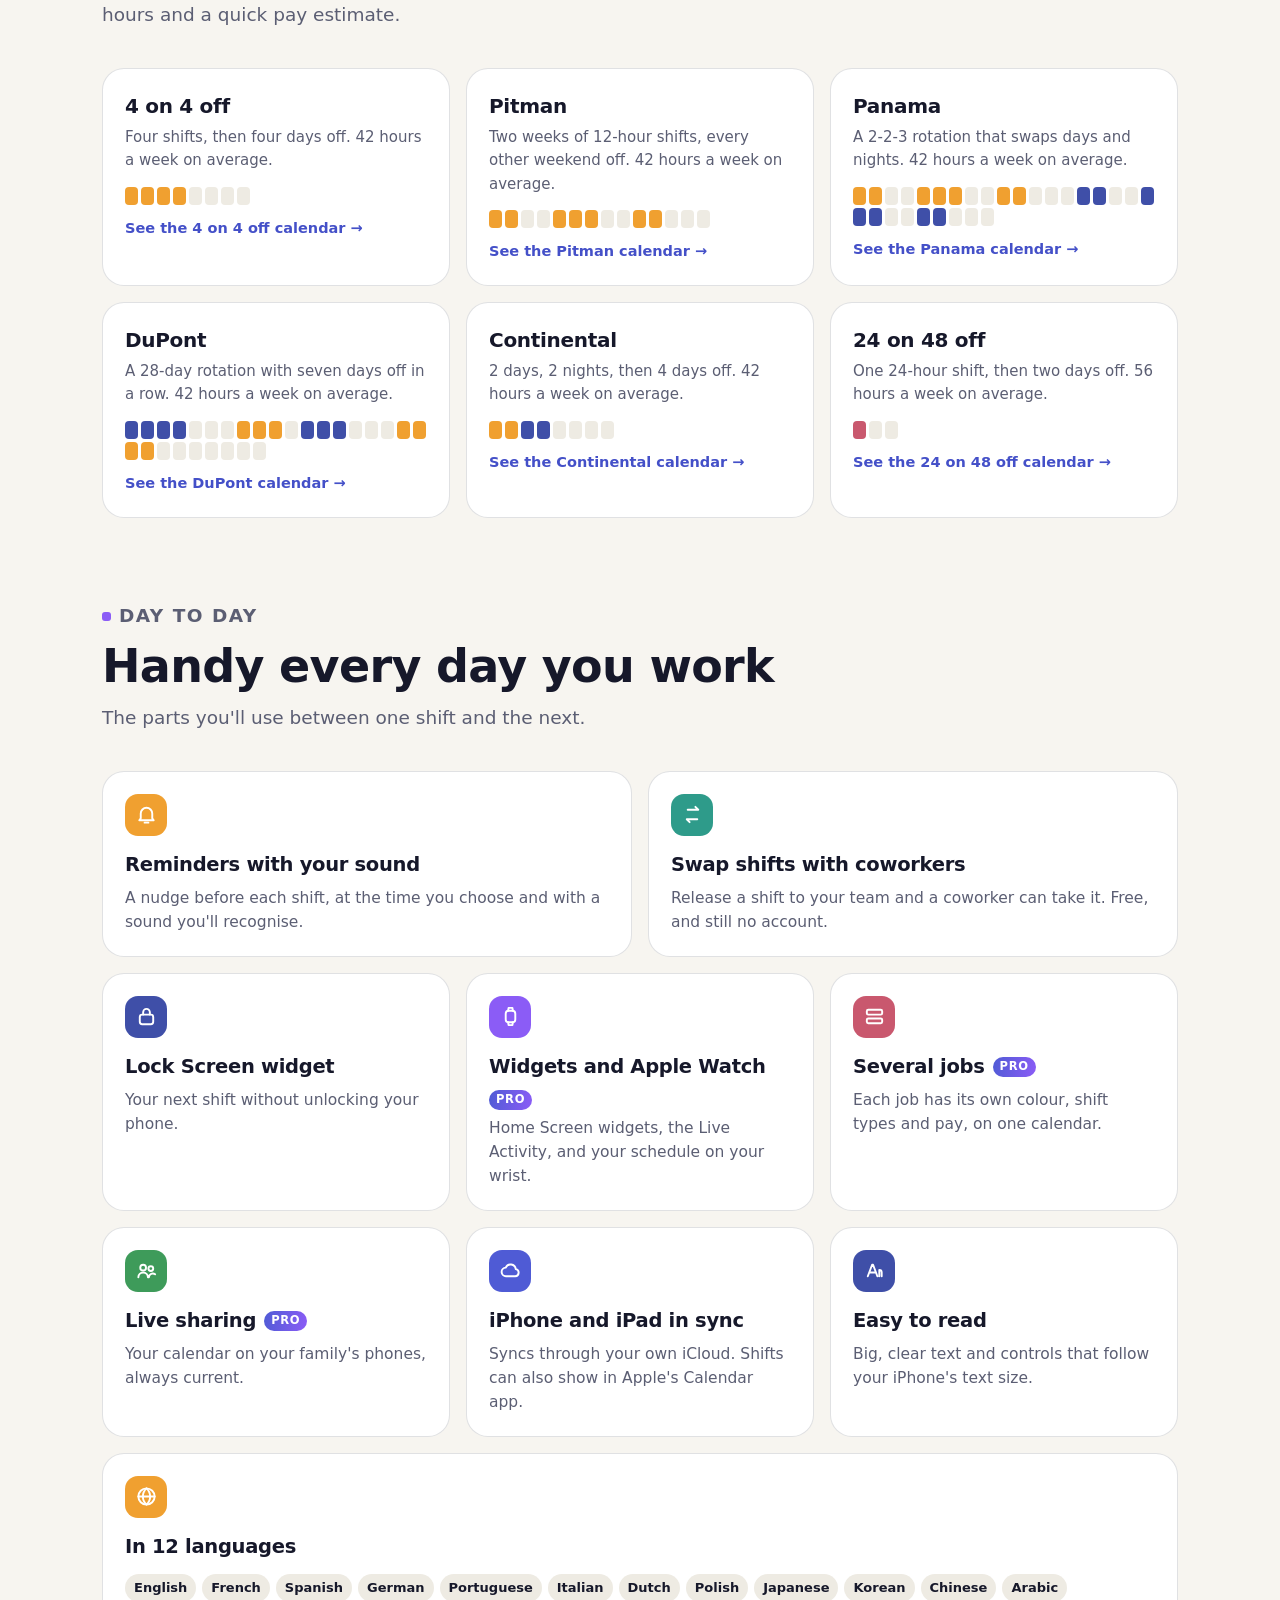
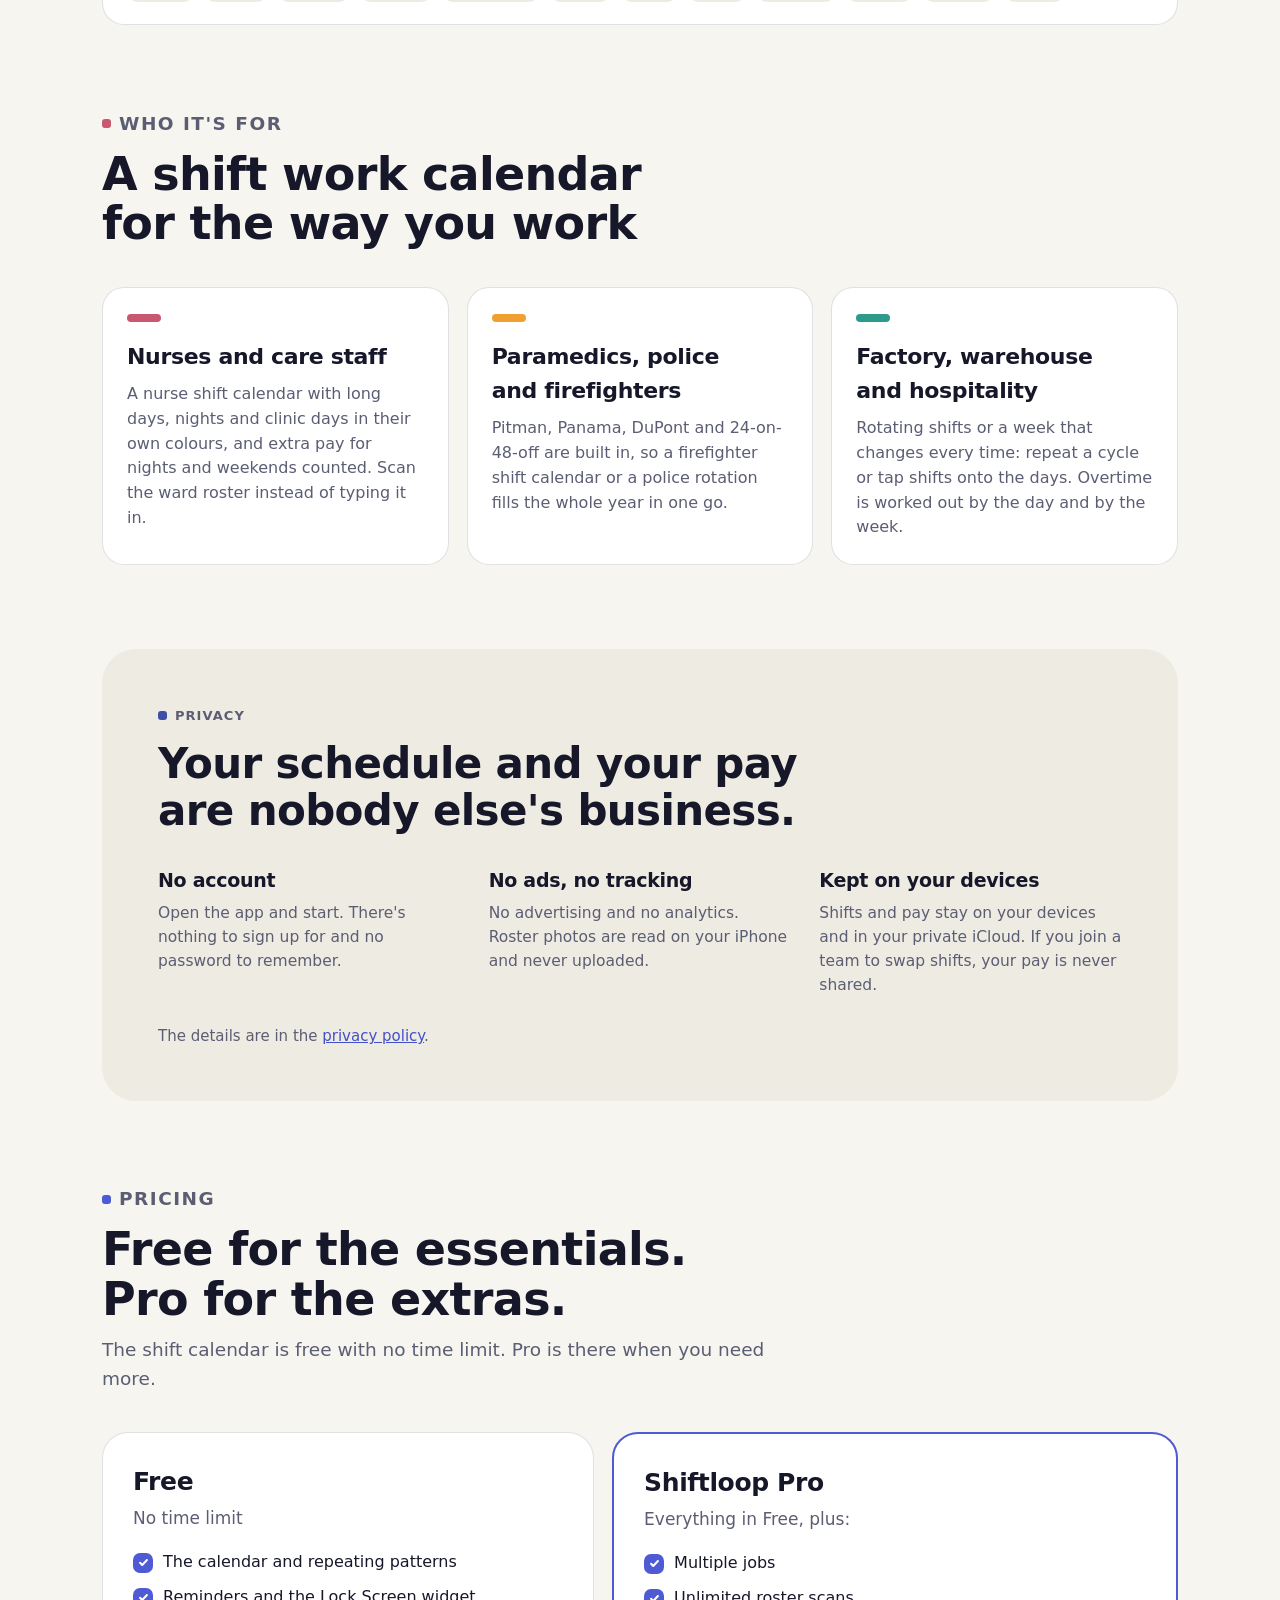
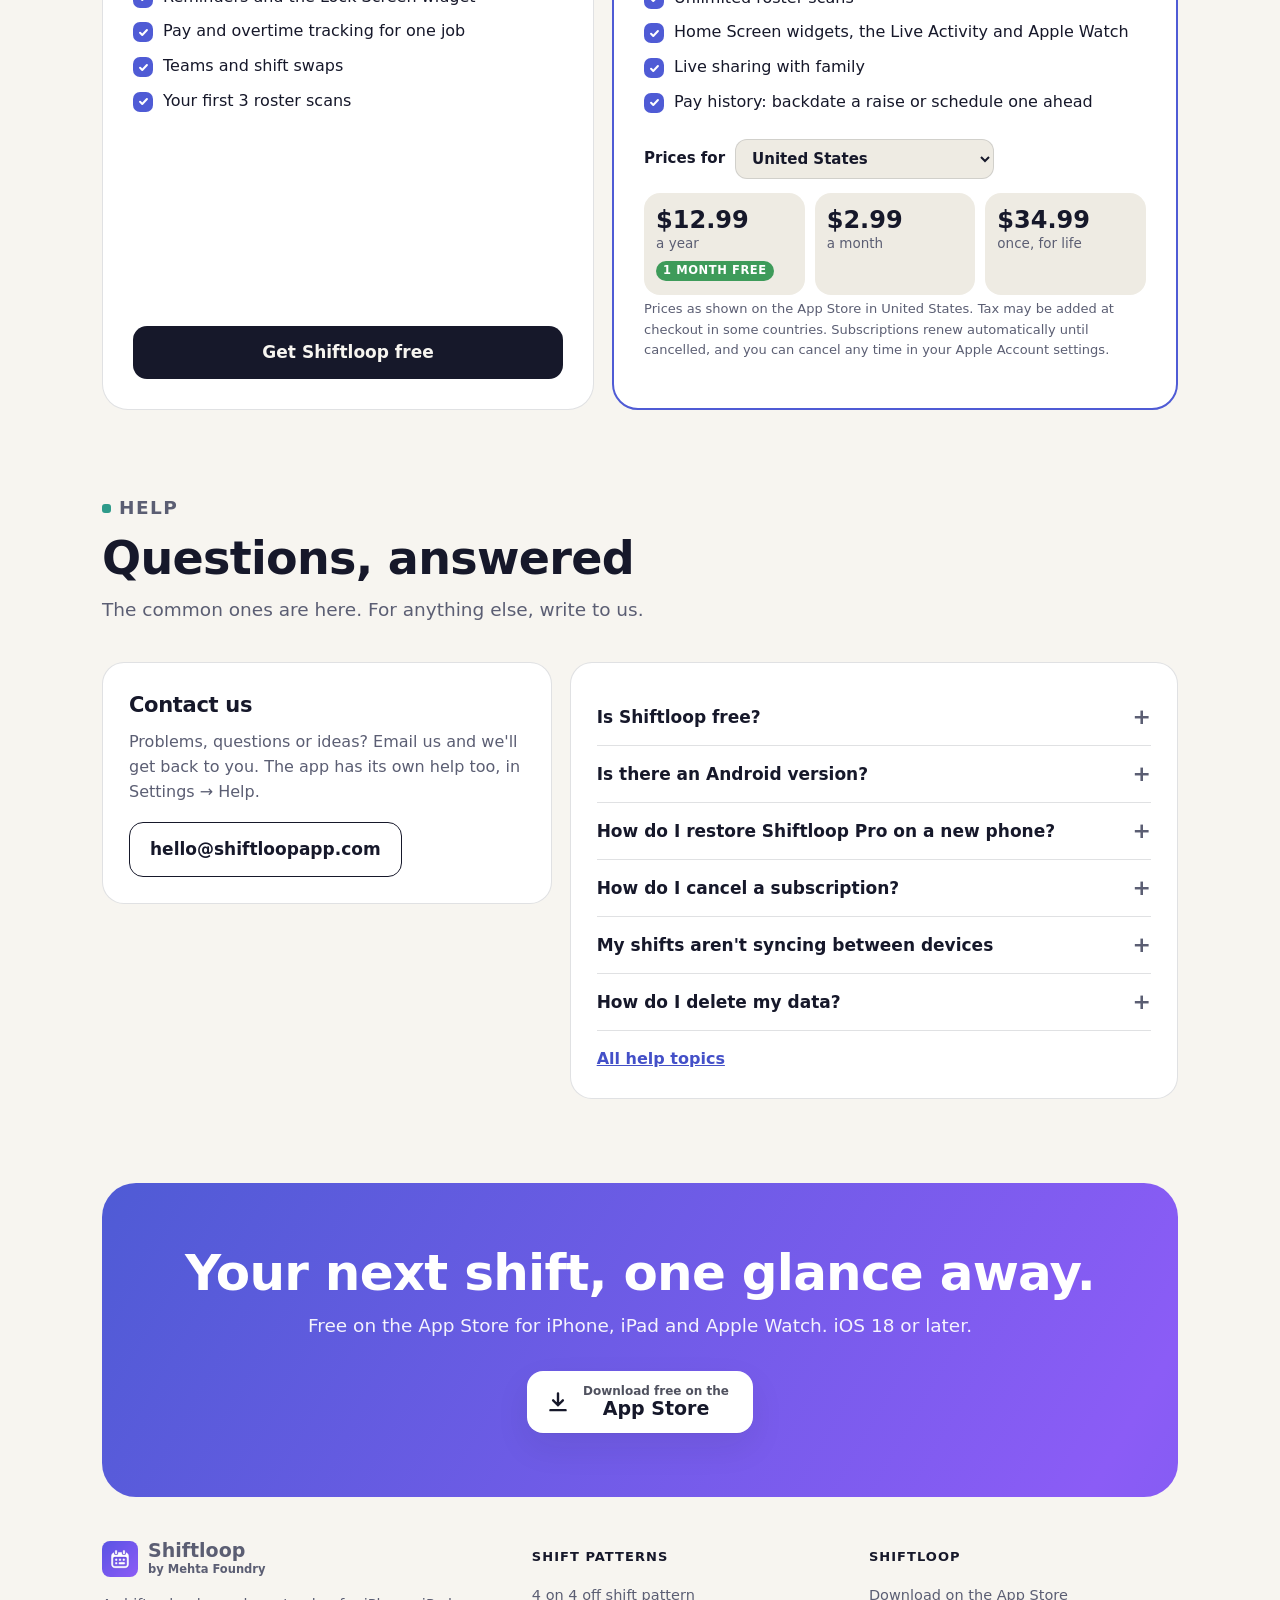
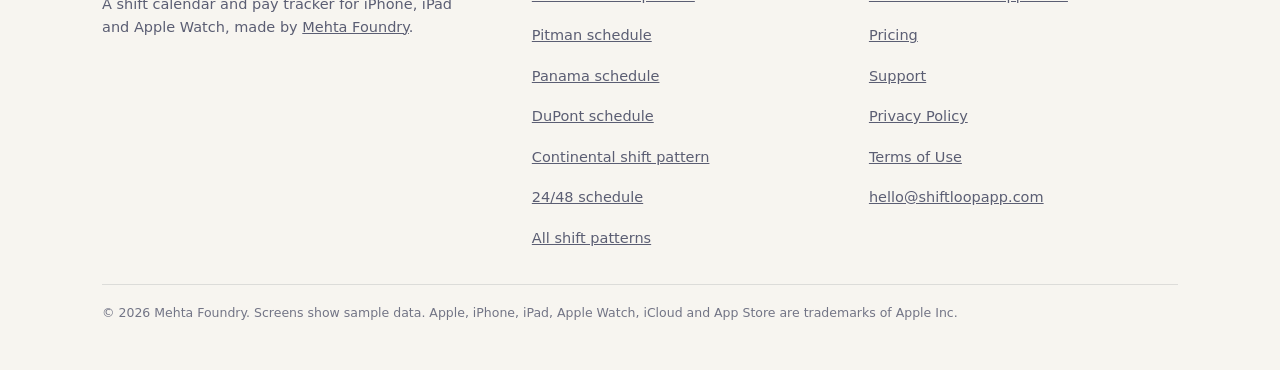
==== commit 7f6d367d: "Update site" ====
--- a/index.html
+++ b/index.html
@@ -8,7 +8,7 @@
 <meta name="theme-color" content="#0F1120" media="(prefers-color-scheme: dark)">
 <link rel="icon" type="image/png" href="assets/favicon.png">
 <link rel="apple-touch-icon" href="assets/apple-touch-icon.png">
-<link rel="stylesheet" href="assets/site.css?v=27958b4f">
+<link rel="stylesheet" href="assets/site.css?v=d0b0c66a">
 <meta name="apple-itunes-app" content="app-id=6818672597">
 <title>Shiftloop: Shift Calendar App for iPhone with Pay Tracker</title>
 <meta name="description" content="Free shift work calendar app for iPhone. Add any rotating shift schedule, scan your roster, and see what each shift pays, with overtime counted.">
@@ -447,7 +447,7 @@
   </div>
   <p class="legal">© 2026 Mehta Foundry. Screens show sample data. Apple, iPhone, iPad, Apple Watch, iCloud and App Store are trademarks of Apple Inc.</p>
 </div></footer>
-<script src="assets/site.js?v=27958b4f" defer></script>
+<script src="assets/site.js?v=d0b0c66a" defer></script>
 
 </body>
 </html>
--- a/assets/site.css
+++ b/assets/site.css
@@ -39,10 +39,10 @@
   transition: box-shadow .3s ease; }
 .top.scrolled { box-shadow: 0 8px 26px rgba(22, 24, 42, .09); }
 .top .wrap { display: flex; align-items: center; gap: 22px; height: 64px; }
-.logo { display: flex; align-items: center; gap: 10px; color: var(--ink); text-decoration: none; margin-right: auto; }
+.logo { display: flex; align-items: center; gap: 10px; min-height: 44px; color: var(--ink); text-decoration: none; margin-right: auto; }
 .logo img { width: 36px; height: 36px; border-radius: 22.5%; }
 .logo b { display: block; font: 700 19px/1.1 var(--round); }
-.logo small { display: block; font-size: 11.5px; font-weight: 600; color: var(--muted); }
+.logo small { display: block; font-size: 11.5px; font-weight: 600; color: var(--muted); white-space: nowrap; }
 .top nav { display: flex; gap: 24px; }
 .top nav a { color: var(--muted); text-decoration: none; font-weight: 600; font-size: 15px; }
 .top nav a:hover { color: var(--ink); }
@@ -78,9 +78,9 @@
 
 /* The stage: four key features, each with a small moving demo. */
 .stage { background: var(--card); border: 1px solid var(--line); border-radius: 26px; padding: 18px 20px 20px; box-shadow: var(--lift); }
-.tabs { display: grid; grid-template-columns: repeat(4, 1fr); gap: 8px; margin-bottom: 16px; }
-.tabs button { background: none; border: 0; padding: 0 0 2px; text-align: left; font: 700 14px/1.2 var(--sans); color: var(--muted); cursor: pointer; }
-.tabs button i { display: block; height: 4px; border-radius: 4px; background: var(--soft); margin-bottom: 9px; position: relative; overflow: hidden; }
+.tabs { display: grid; grid-template-columns: repeat(4, 1fr); gap: 8px; margin-bottom: 8px; }
+.tabs button { background: none; border: 0; padding: 6px 0 10px; min-height: 44px; text-align: left; font: 700 14px/1.2 var(--sans); color: var(--muted); cursor: pointer; }
+.tabs button i { display: block; height: 4px; border-radius: 4px; background: var(--soft); margin-bottom: 11px; position: relative; overflow: hidden; }
 .tabs button i::after { content: ""; position: absolute; inset: 0; border-radius: 4px; background: linear-gradient(90deg, var(--brand), var(--brand2));
   transform: scaleX(0); transform-origin: left; }
 .tabs button[aria-selected="true"] { color: var(--ink); }
@@ -98,7 +98,7 @@
 
 /* Calendar (hero scene and the pattern pages) */
 .picks { display: flex; flex-wrap: wrap; gap: 6px; margin-bottom: 14px; }
-.picks button { font: 600 14px/1 var(--sans); padding: 9px 12px; border-radius: 999px; border: 1px solid var(--line);
+.picks button { font: 600 14px/1 var(--sans); padding: 13px 14px; border-radius: 999px; border: 1px solid var(--line);
   background: transparent; color: var(--ink); cursor: pointer; }
 .picks button[aria-pressed="true"] { background: var(--ink); color: var(--paper); border-color: var(--ink); }
 .dow, .days { display: grid; grid-template-columns: repeat(7, 1fr); gap: 5px; }
@@ -229,7 +229,7 @@
   url("data:image/svg+xml,%3Csvg xmlns='http://www.w3.org/2000/svg' viewBox='0 0 24 24'%3E%3Cpath fill='none' stroke='%23fff' stroke-width='3' stroke-linecap='round' stroke-linejoin='round' d='M6.5 12.5l3.5 3.5 7.5-8'/%3E%3C/svg%3E") center / 18px no-repeat; }
 .slip { background: #FFFDF8; color: #16182A; border-radius: 20px; padding: 24px 24px 22px; font-variant-numeric: tabular-nums;
   box-shadow: 0 24px 60px rgba(0, 0, 0, .35); rotate: 1.4deg; }
-.slip header { display: flex; justify-content: space-between; align-items: baseline; gap: 10px; padding-bottom: 14px; border-bottom: 2px dashed rgba(22, 24, 42, .2); }
+.slip header { display: flex; flex-wrap: wrap; justify-content: space-between; align-items: baseline; gap: 2px 10px; padding-bottom: 14px; border-bottom: 2px dashed rgba(22, 24, 42, .2); }
 .slip header b { font: 800 18px/1.2 var(--round); }
 .slip header span { font-size: 13px; color: #5B5E73; }
 .slip dl { margin: 14px 0 0; display: grid; gap: 11px; }
@@ -238,7 +238,7 @@
 .slip dt { font-weight: 600; font-size: 15.5px; }
 .slip dt small { display: block; font-weight: 500; font-size: 13px; color: #5B5E73; }
 .slip dd { margin: 0; font-weight: 700; font-size: 15.5px; }
-.slip footer { display: flex; justify-content: space-between; align-items: baseline; margin-top: 16px; padding: 14px 0 0; border-top: 2px dashed rgba(22, 24, 42, .2); color: inherit; font-size: inherit; }
+.slip footer { display: flex; flex-wrap: wrap; gap: 4px 12px; justify-content: space-between; align-items: baseline; margin-top: 16px; padding: 14px 0 0; border-top: 2px dashed rgba(22, 24, 42, .2); color: inherit; font-size: inherit; }
 .slip footer span { font-weight: 700; }
 .slip footer b { font: 800 28px/1 var(--round); }
 .slip p { margin-top: 10px; font-size: 12.5px; color: #5B5E73; }
@@ -274,7 +274,7 @@
 .ico { width: 42px; height: 42px; border-radius: 13px; background: var(--c); display: grid; place-items: center; transition: transform .35s cubic-bezier(.2, .9, .3, 1.4); }
 .cell:hover .ico { transform: rotate(-8deg) scale(1.08); }
 .ico svg { width: 23px; height: 23px; fill: none; stroke: #fff; stroke-width: 2; stroke-linecap: round; stroke-linejoin: round; }
-.pro { font: 800 10.5px/1 var(--round); letter-spacing: .06em; color: #fff; padding: 4px 7px; border-radius: 999px;
+.pro { font: 800 11.5px/1 var(--round); letter-spacing: .06em; color: #fff; padding: 4px 7px; border-radius: 999px;
   background: linear-gradient(100deg, var(--brand), var(--brand2)); }
 .langs { display: flex; flex-wrap: wrap; gap: 6px; margin-top: 12px; }
 .langs span { font-size: 13px; font-weight: 600; padding: 4px 9px; border-radius: 999px; background: var(--soft); }
@@ -308,7 +308,7 @@
 .tags div { background: var(--soft); border-radius: 16px; padding: 14px 12px; }
 .tags b { display: block; font: 800 24px/1.1 var(--round); font-variant-numeric: tabular-nums; white-space: nowrap; overflow: hidden; }
 .tags span { display: block; font-size: 13.5px; color: var(--muted); }
-.tags em { display: inline-block; margin-top: 7px; font: 800 10.5px/1 var(--round); letter-spacing: .05em; font-style: normal;
+.tags em { display: inline-block; margin-top: 7px; font: 800 11.5px/1 var(--round); letter-spacing: .05em; font-style: normal;
   color: #fff; background: var(--clinic); padding: 4px 7px; border-radius: 999px; }
 .tags em:empty { display: none; }
 /* Long prices (thousands, wide currency names) get a row each instead of a third of the width. */
@@ -324,13 +324,12 @@
 .box h3 { font-size: 21px; margin-bottom: 8px; }
 .box p { color: var(--muted); font-size: 16px; }
 .box .btn { margin-top: 18px; }
-details { border-bottom: 1px solid var(--line); padding: 14px 0; }
-details:first-of-type { padding-top: 0; }
-summary { cursor: pointer; font-weight: 700; list-style: none; display: flex; justify-content: space-between; gap: 14px; }
+details { border-bottom: 1px solid var(--line); padding: 4px 0; }
+summary { cursor: pointer; font-weight: 700; list-style: none; display: flex; justify-content: space-between; align-items: center; gap: 14px; min-height: 48px; padding: 6px 0; }
 summary::-webkit-details-marker { display: none; }
 summary::after { content: "+"; font: 700 22px/1 var(--round); color: var(--muted); transition: transform .25s ease; }
 details[open] summary::after { transform: rotate(45deg); }
-details p { margin-top: 8px; }
+details p { margin: 2px 0 12px; }
 .more { margin-top: 16px; font-weight: 700; }
 
 /* Last call + footer */
@@ -346,7 +345,8 @@
 .foot .cols { display: grid; grid-template-columns: 1.3fr 1fr 1fr; gap: 28px; }
 .foot .cols > div > p { margin-top: 12px; max-width: 26em; }
 .foot .t { margin: 0 0 10px; font: 700 13px/1.2 var(--sans); letter-spacing: .08em; text-transform: uppercase; color: var(--ink); }
-.foot ul { list-style: none; margin: 0; padding: 0; display: grid; gap: 7px; }
+.foot ul { list-style: none; margin: 0; padding: 0; display: grid; gap: 0; }
+.foot li a { display: inline-block; padding: 9px 0; }
 .foot .legal { font-size: 12.5px; opacity: .85; margin-top: 26px; padding-top: 18px; border-top: 1px solid var(--line); }
 
 /* Pattern pages */
@@ -360,11 +360,12 @@
 .stats span { font-size: 13.5px; color: var(--muted); }
 .tool { display: grid; grid-template-columns: minmax(0, 1.1fr) minmax(0, .9fr); gap: 26px; align-items: start; }
 .tool .stage { padding: 20px; }
-.tool .days button, .tool .days i { aspect-ratio: 1 / .92; }
+@media (min-width: 961px) { .tool .days button, .tool .days i { aspect-ratio: 1 / .92; } }
+@media (max-width: 960px) { .tool .days button, .tool .days i { aspect-ratio: 1 / 1.12; } }
 .calnav { display: flex; align-items: center; justify-content: space-between; gap: 10px; margin-bottom: 12px; }
 .calnav h2 { font-size: 22px; }
 .calnav div { display: flex; gap: 6px; }
-.calnav button { width: 38px; height: 38px; border-radius: 50%; border: 1px solid var(--line); background: transparent; color: var(--ink); font: 700 18px/1 var(--sans); cursor: pointer; }
+.calnav button { width: 44px; height: 44px; border-radius: 50%; border: 1px solid var(--line); background: transparent; color: var(--ink); font: 700 18px/1 var(--sans); cursor: pointer; }
 .fields { display: grid; gap: 14px; }
 .fields label { display: grid; gap: 6px; font-weight: 700; font-size: 15px; }
 .fields small { font-weight: 500; color: var(--muted); font-size: 13.5px; }
@@ -381,7 +382,7 @@
 
 @media (max-width: 960px) {
   .hero { padding: 36px 0 54px; }
-  .hero .wrap, .pay, .plans, .help, .tool { grid-template-columns: 1fr; }
+  .hero .wrap, .pay, .plans, .help, .tool { grid-template-columns: minmax(0, 1fr); }
   .hero .wrap { gap: 36px; }
   .stage[data-stage] { max-width: 560px; width: 100%; margin-inline: auto; }
   .ways, .trio, .rots { grid-template-columns: 1fr; }
@@ -414,6 +415,12 @@
   .foot .cols { grid-template-columns: 1fr; }
   .strip.big i { width: 26px; height: 36px; }
 }
+@media (max-width: 360px) {
+  .wrap { padding: 0 16px; }
+  .get { padding: 9px 13px; font-size: 14px; }
+  .top .wrap { gap: 10px; }
+  .pay, .quiet { padding-inline: 18px; }
+}
 @media (prefers-reduced-motion: reduce) {
   html { scroll-behavior: auto; }
   *, *::before, *::after { animation-duration: .01ms !important; animation-delay: 0ms !important; animation-iteration-count: 1 !important;
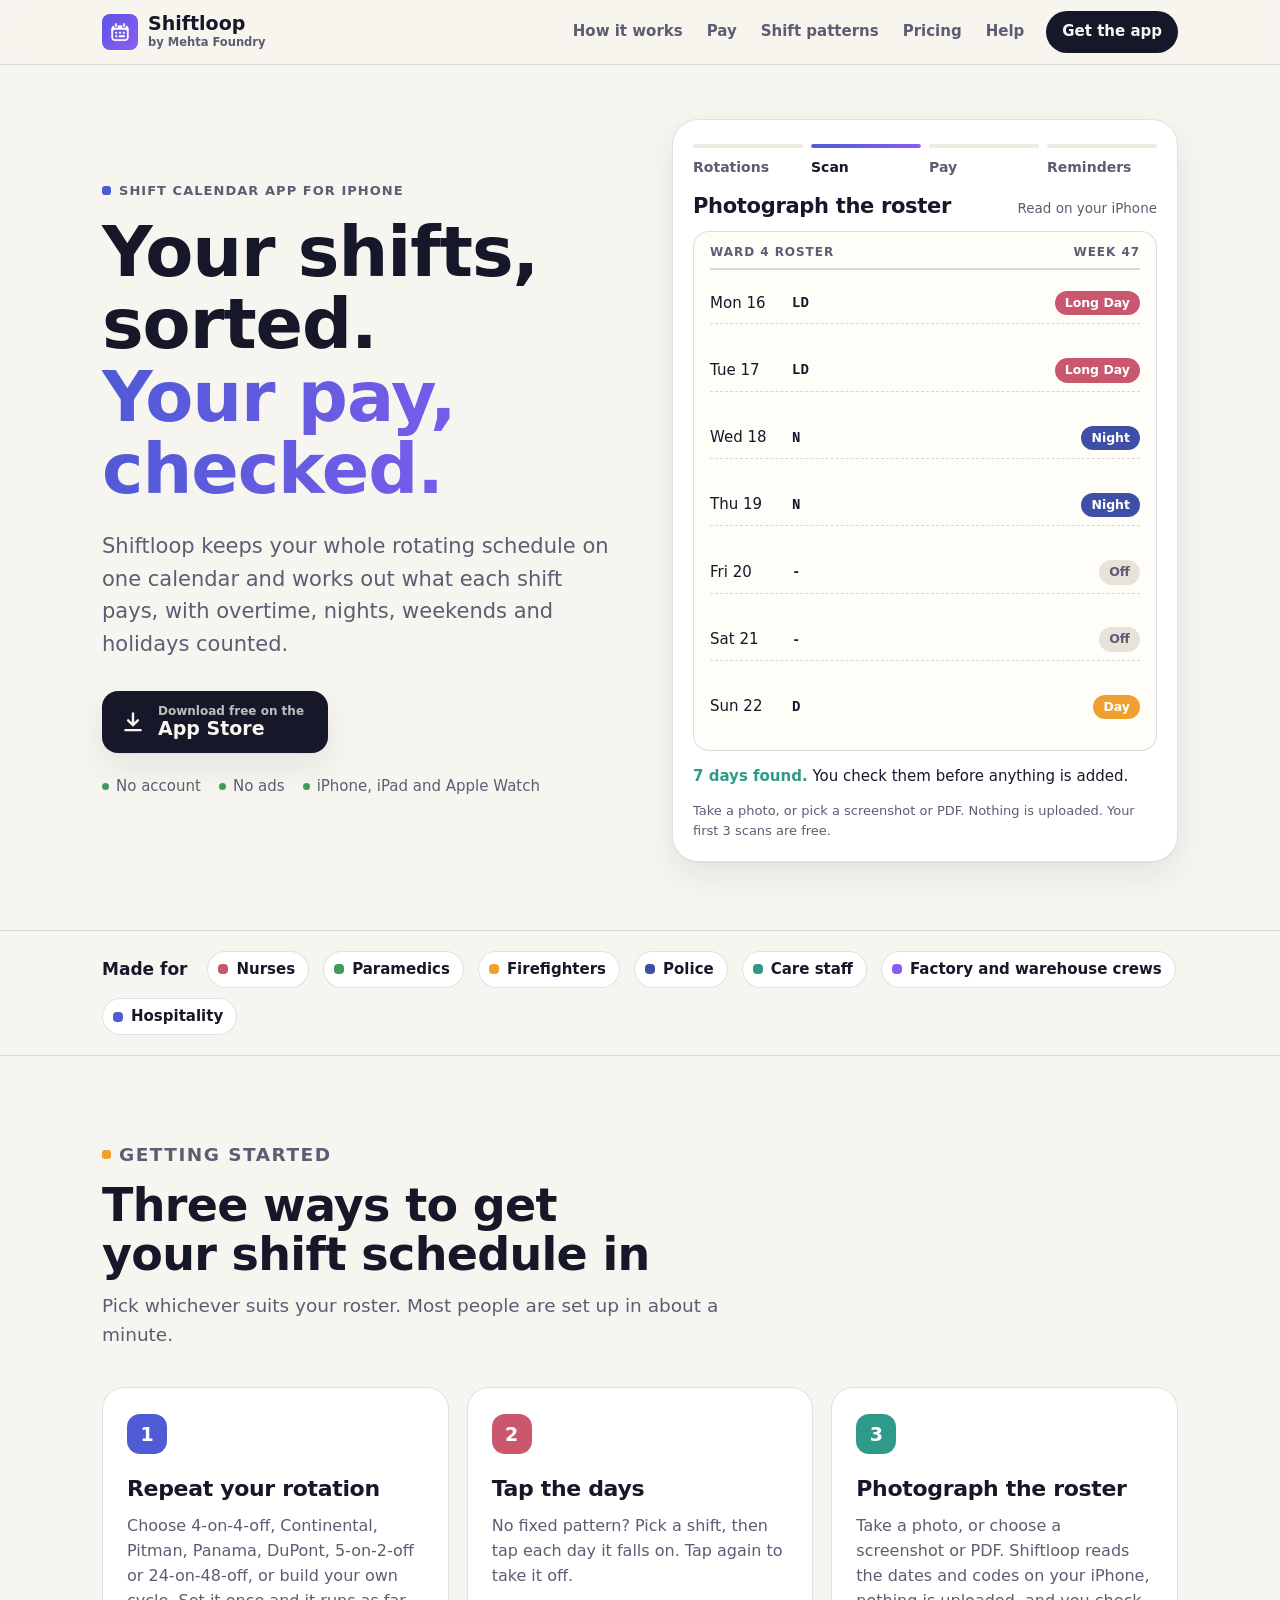
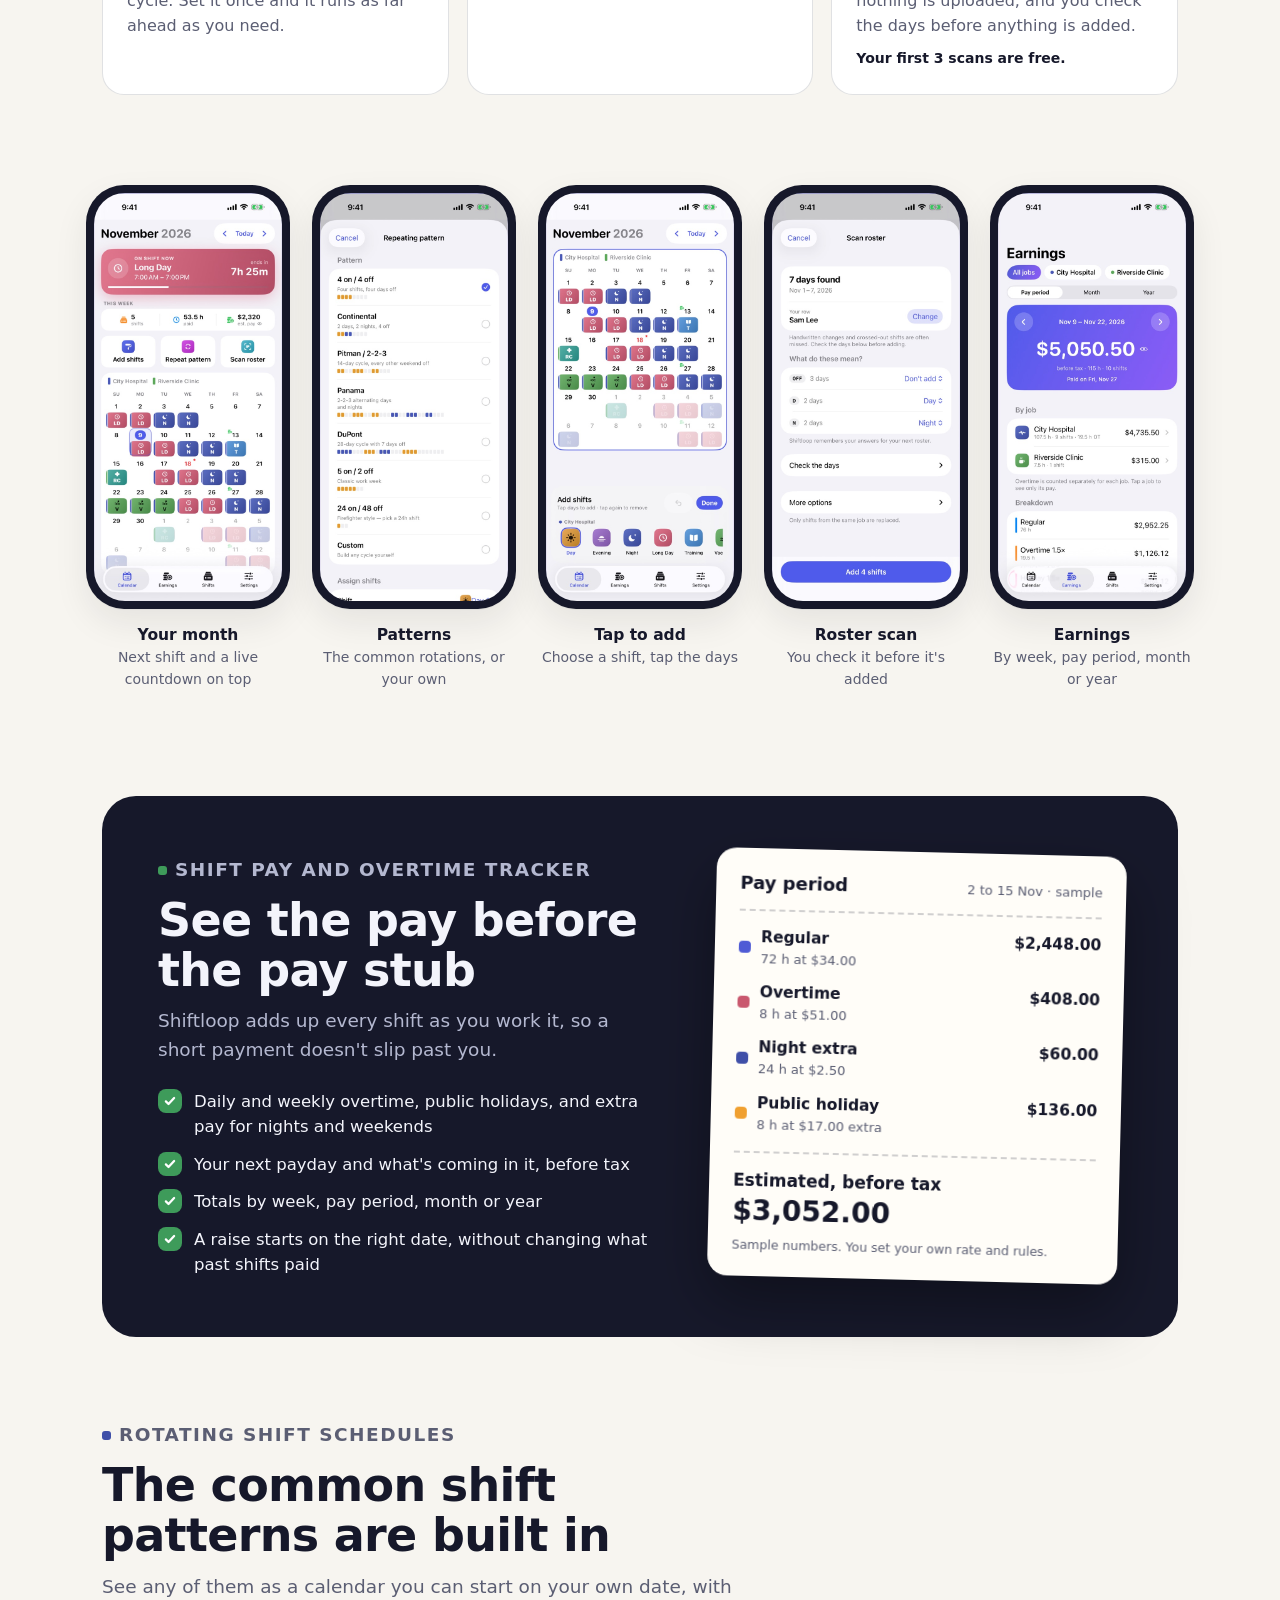
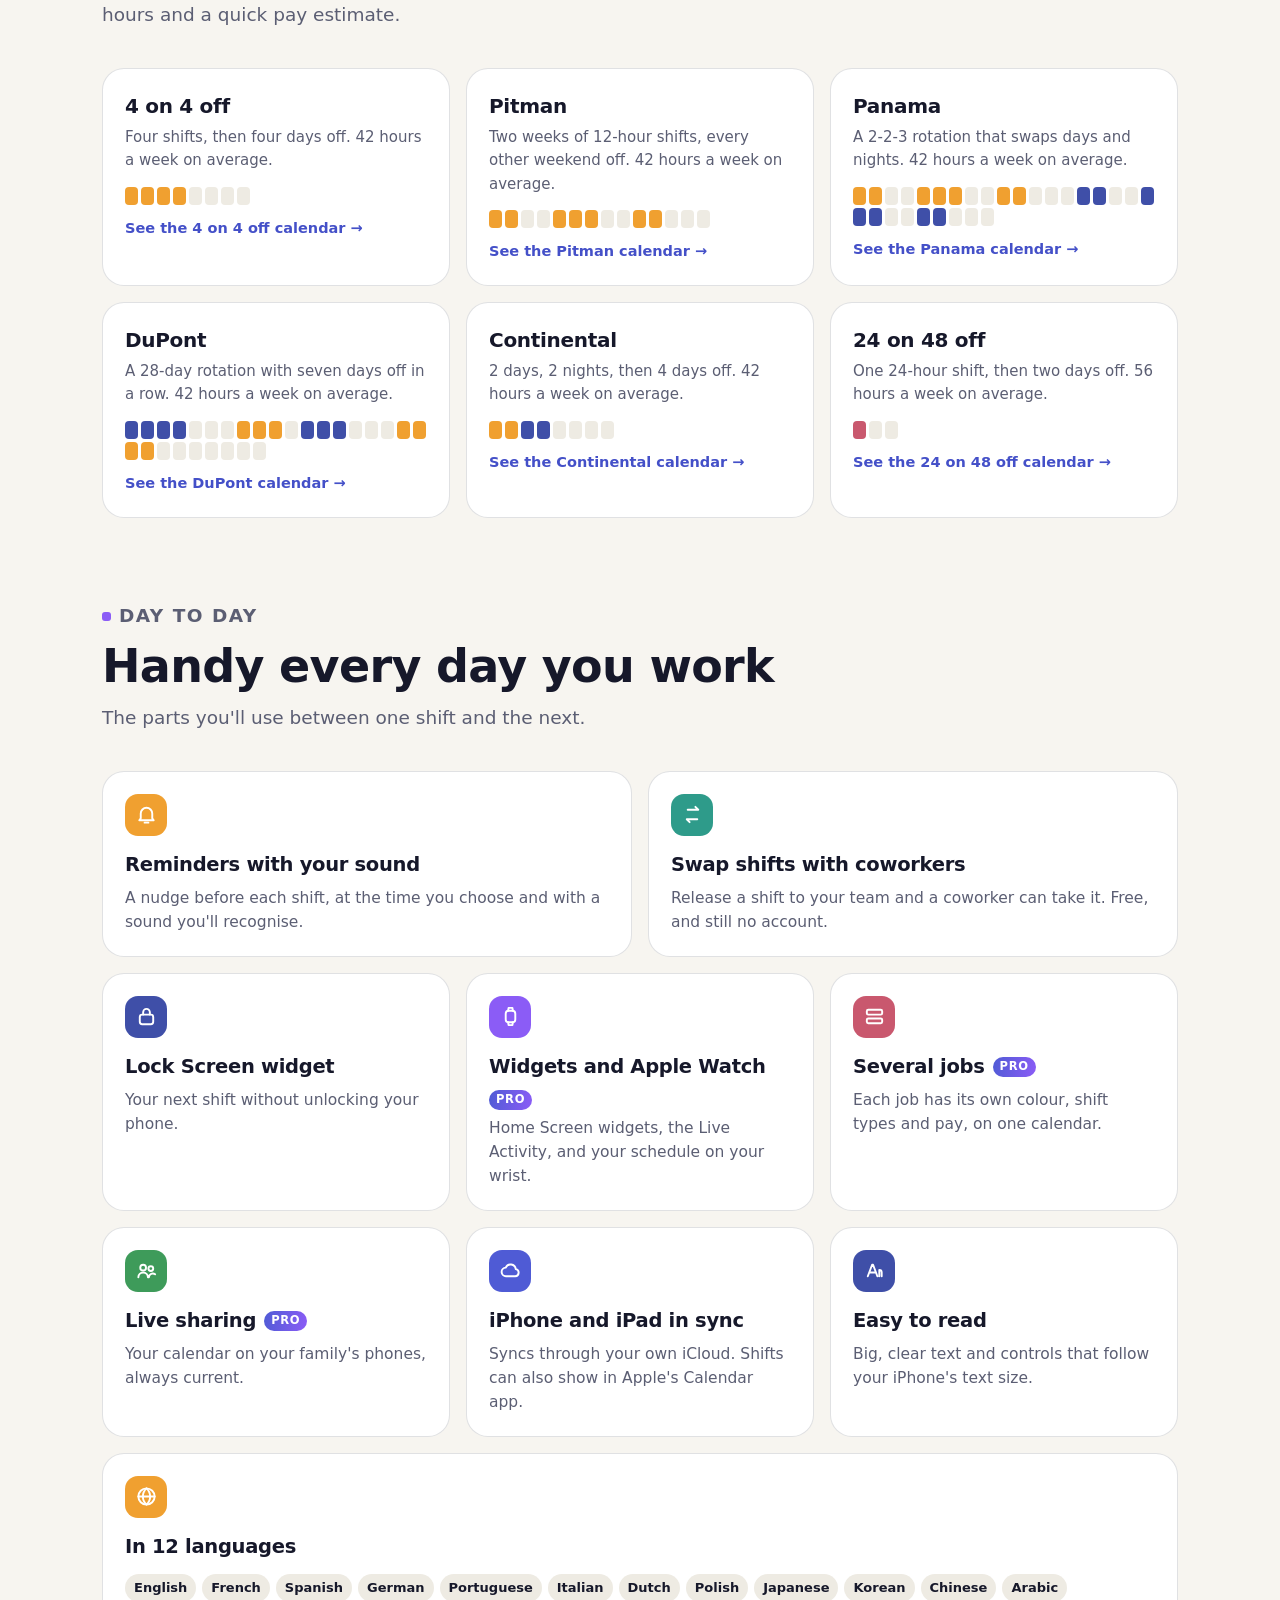
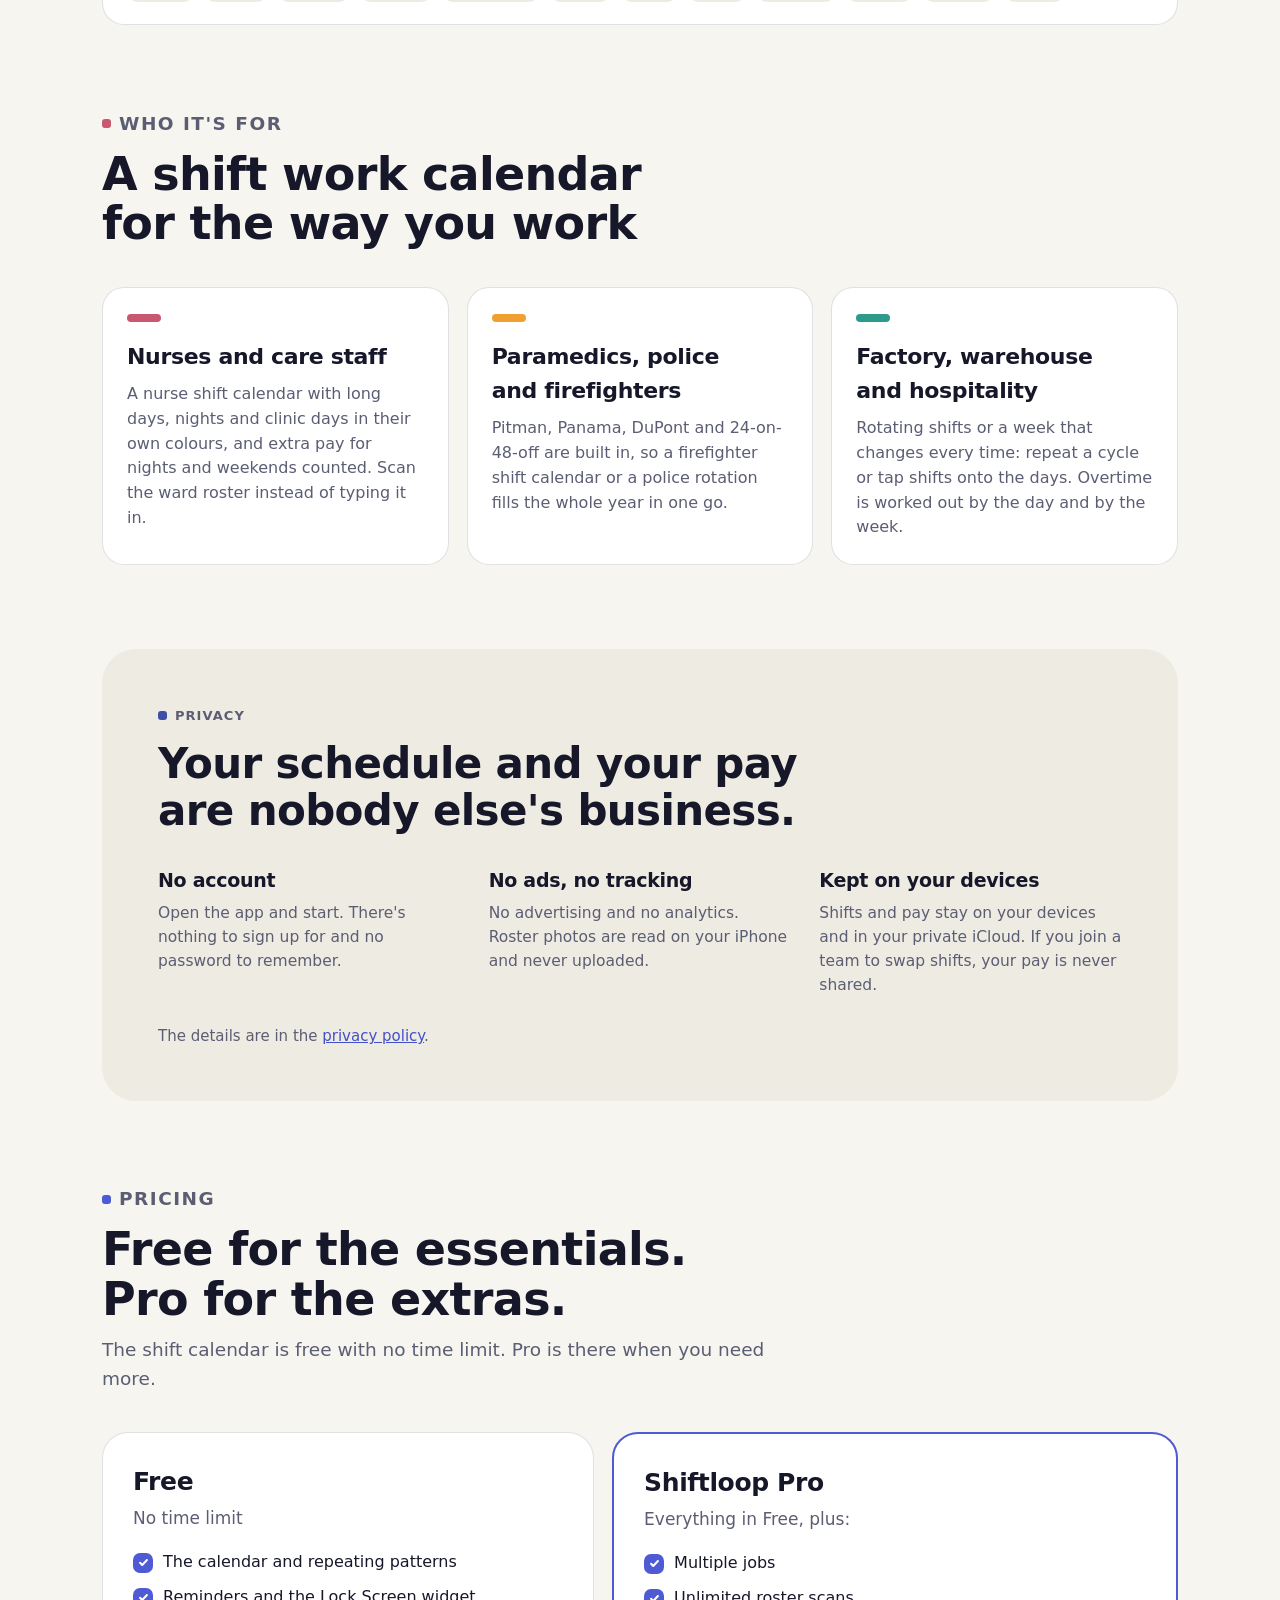
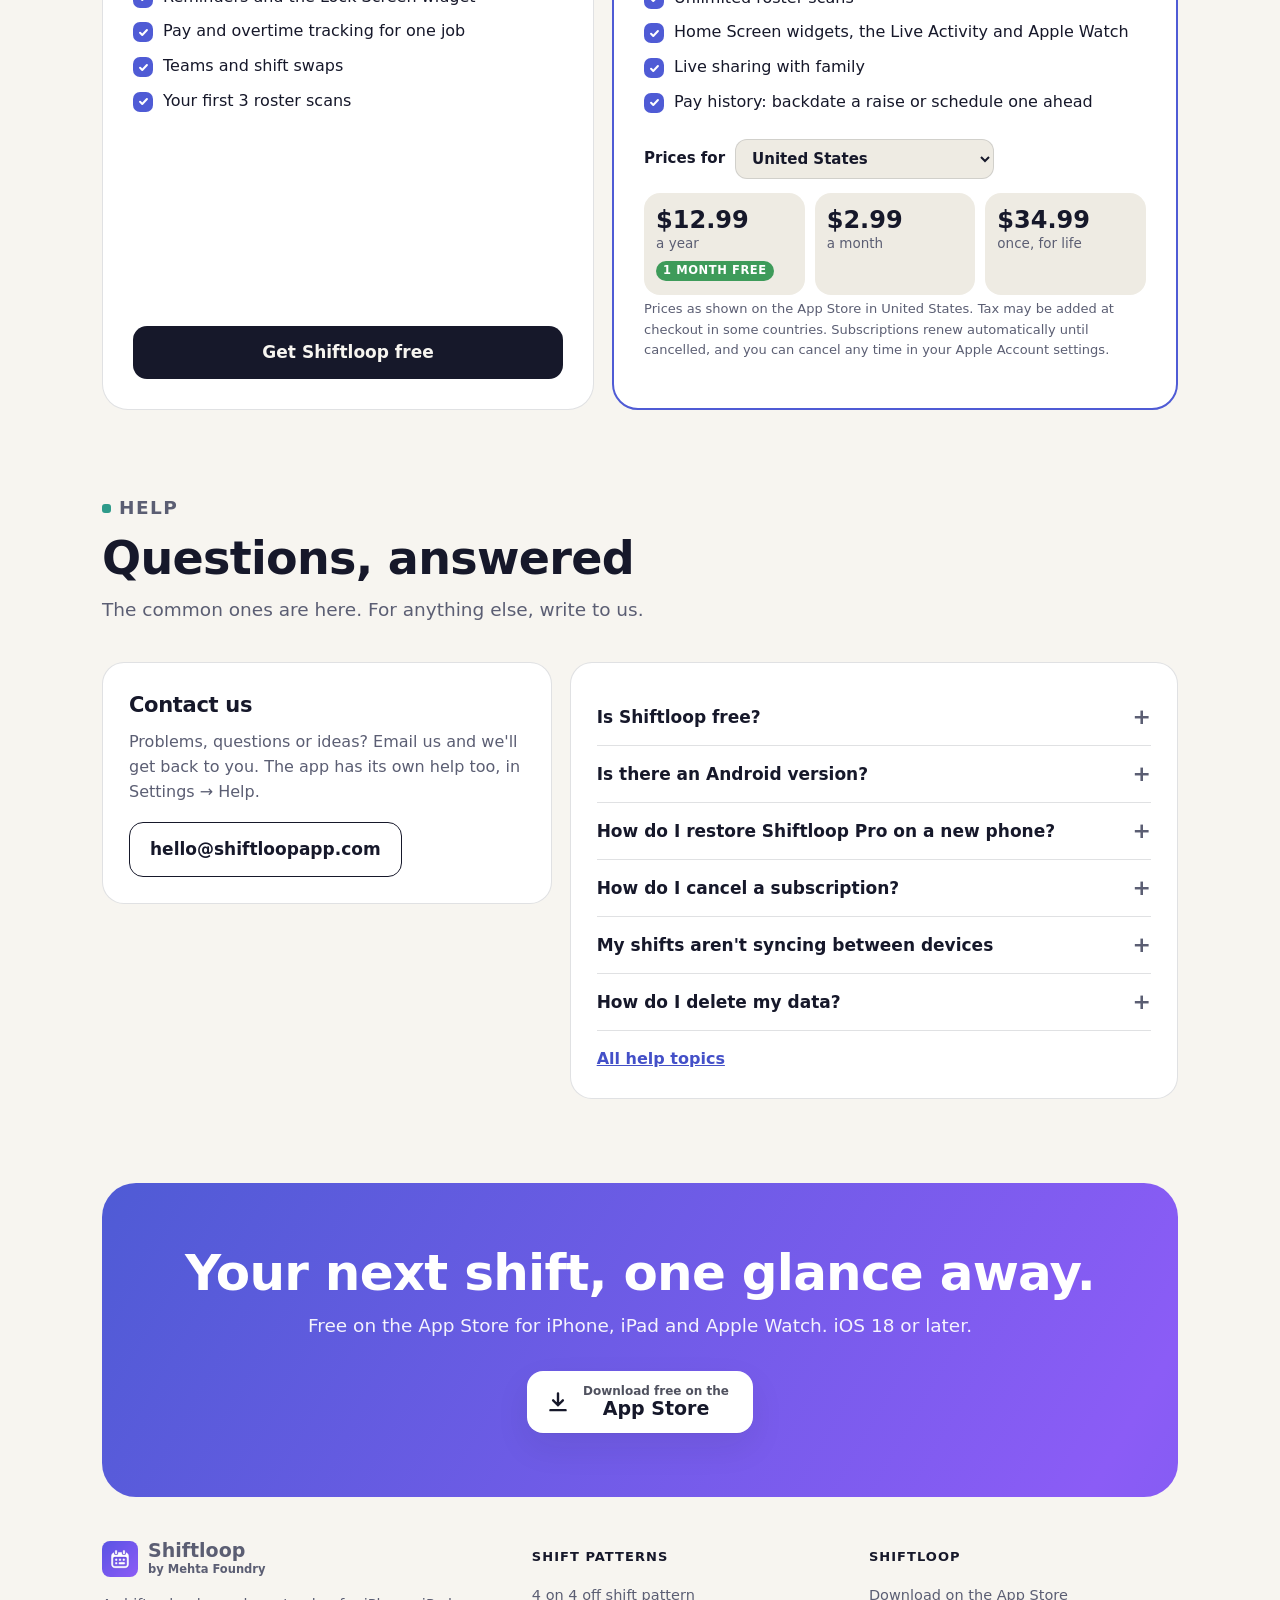
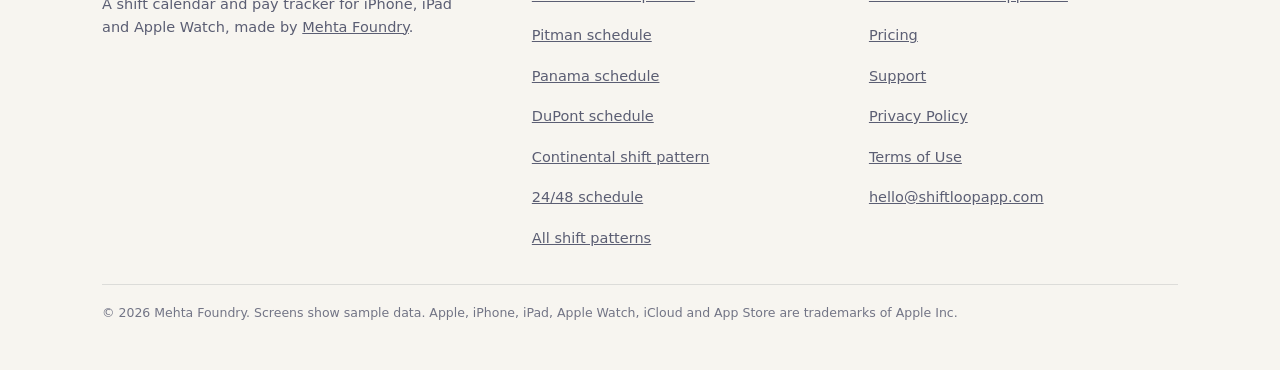
==== commit 04bdc558: "Update site" ====
--- a/index.html
+++ b/index.html
@@ -6,9 +6,10 @@
 <meta name="color-scheme" content="light dark">
 <meta name="theme-color" content="#F7F5F0" media="(prefers-color-scheme: light)">
 <meta name="theme-color" content="#0F1120" media="(prefers-color-scheme: dark)">
-<link rel="icon" type="image/png" href="assets/favicon.png">
+<link rel="icon" type="image/png" sizes="96x96" href="assets/favicon.png">
+<link rel="icon" sizes="48x48" href="favicon.ico">
 <link rel="apple-touch-icon" href="assets/apple-touch-icon.png">
-<link rel="stylesheet" href="assets/site.css?v=d0b0c66a">
+<link rel="stylesheet" href="assets/site.css?v=7beed6b7">
 <meta name="apple-itunes-app" content="app-id=6818672597">
 <title>Shiftloop: Shift Calendar App for iPhone with Pay Tracker</title>
 <meta name="description" content="Free shift work calendar app for iPhone. Add any rotating shift schedule, scan your roster, and see what each shift pays, with overtime counted.">
@@ -447,7 +448,7 @@
   </div>
   <p class="legal">© 2026 Mehta Foundry. Screens show sample data. Apple, iPhone, iPad, Apple Watch, iCloud and App Store are trademarks of Apple Inc.</p>
 </div></footer>
-<script src="assets/site.js?v=d0b0c66a" defer></script>
+<script src="assets/site.js?v=7beed6b7" defer></script>
 
 </body>
 </html>
--- a/assets/site.css
+++ b/assets/site.css
@@ -380,6 +380,17 @@
 .two .box h3 { font-size: 18px; }
 .two ul { margin: 6px 0 0; padding-left: 1.1em; color: var(--muted); font-size: 15.5px; }
 
+/* Plain text pages: support and the privacy policy */
+.docs { display: grid; gap: 16px; max-width: 48em; }
+.doc h2 { font-size: 21px; line-height: 1.25; font-weight: 800; margin: 28px 0 6px; scroll-margin-top: 84px; }
+.doc h2:first-child { margin-top: 0; }
+.doc p, .doc li { color: var(--ink); font-size: 16.5px; }
+.doc p { margin-top: 10px; }
+.doc ul { margin: 10px 0 0; padding-left: 1.2em; }
+.doc li { margin: 6px 0; }
+.doc p.muted { color: var(--muted); }
+.doc .btn { margin-top: 4px; word-break: break-word; }
+
 @media (max-width: 960px) {
   .hero { padding: 36px 0 54px; }
   .hero .wrap, .pay, .plans, .help, .tool { grid-template-columns: minmax(0, 1fr); }
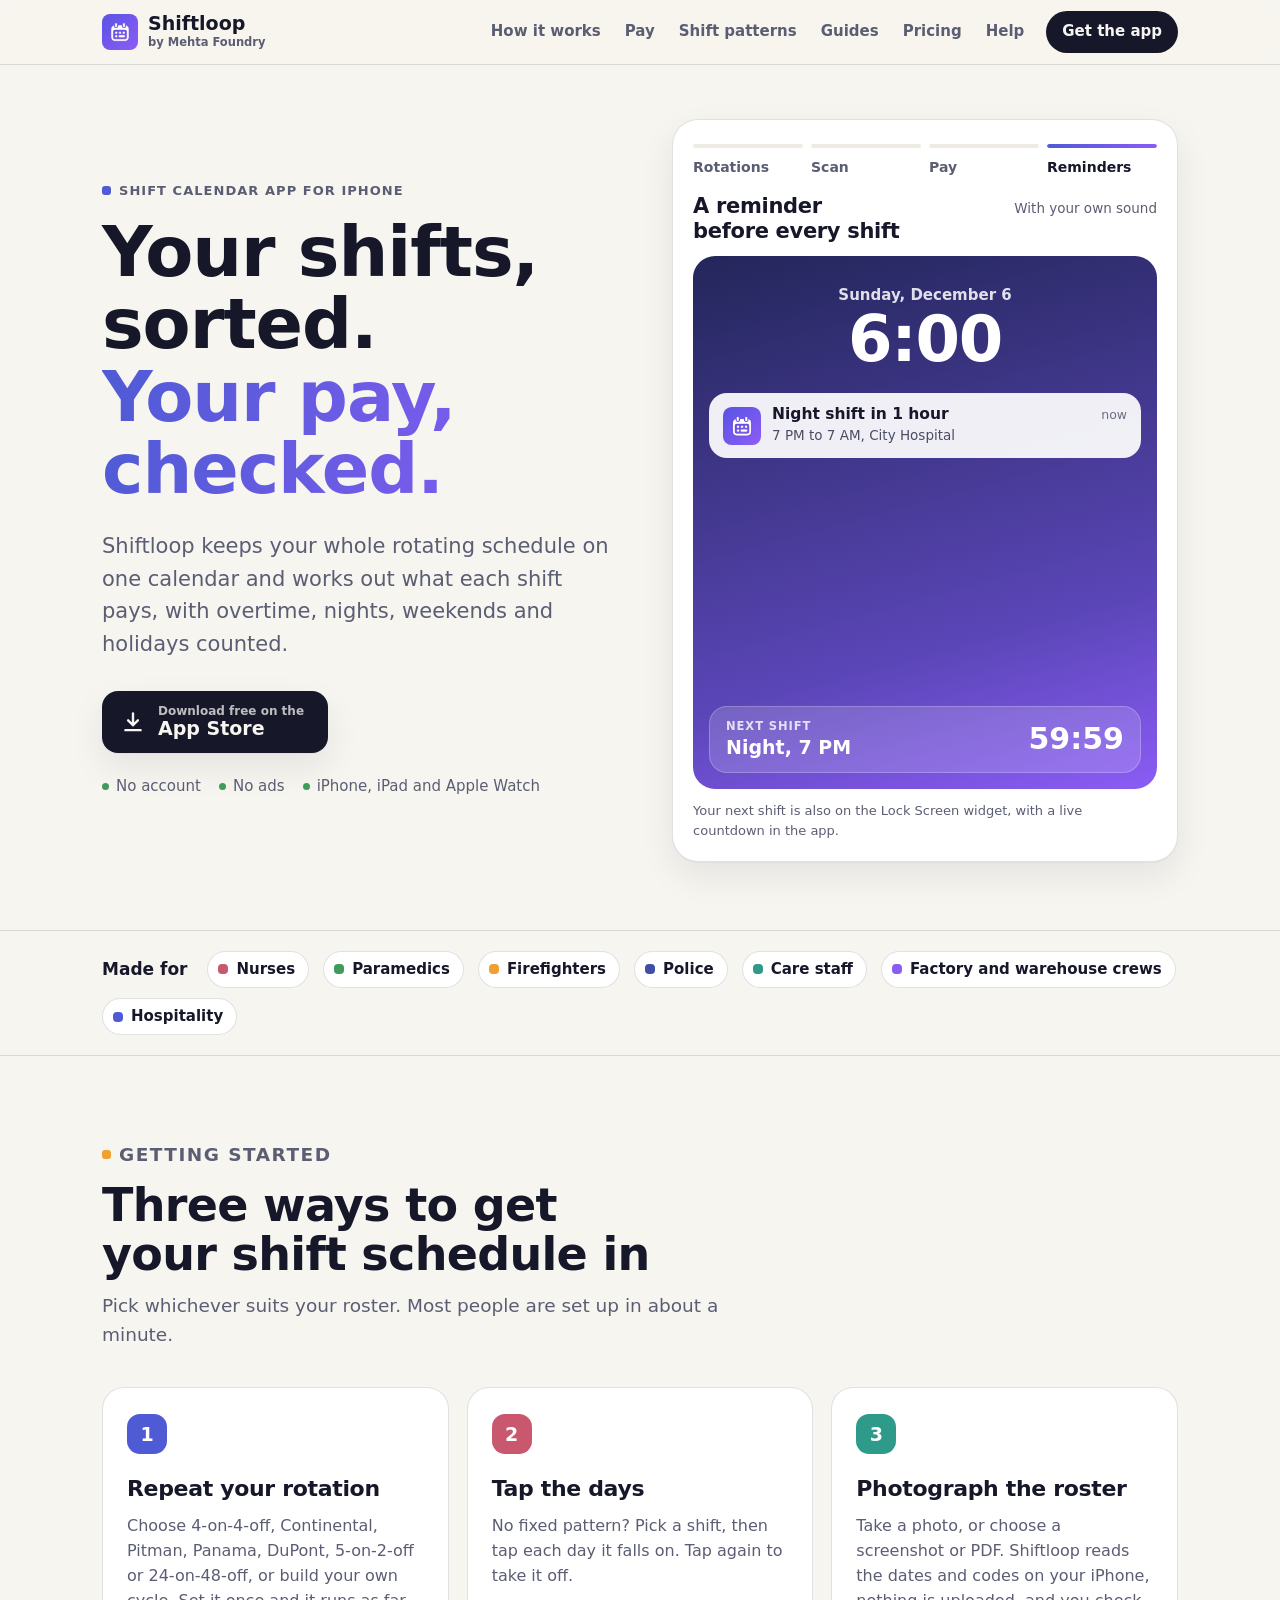
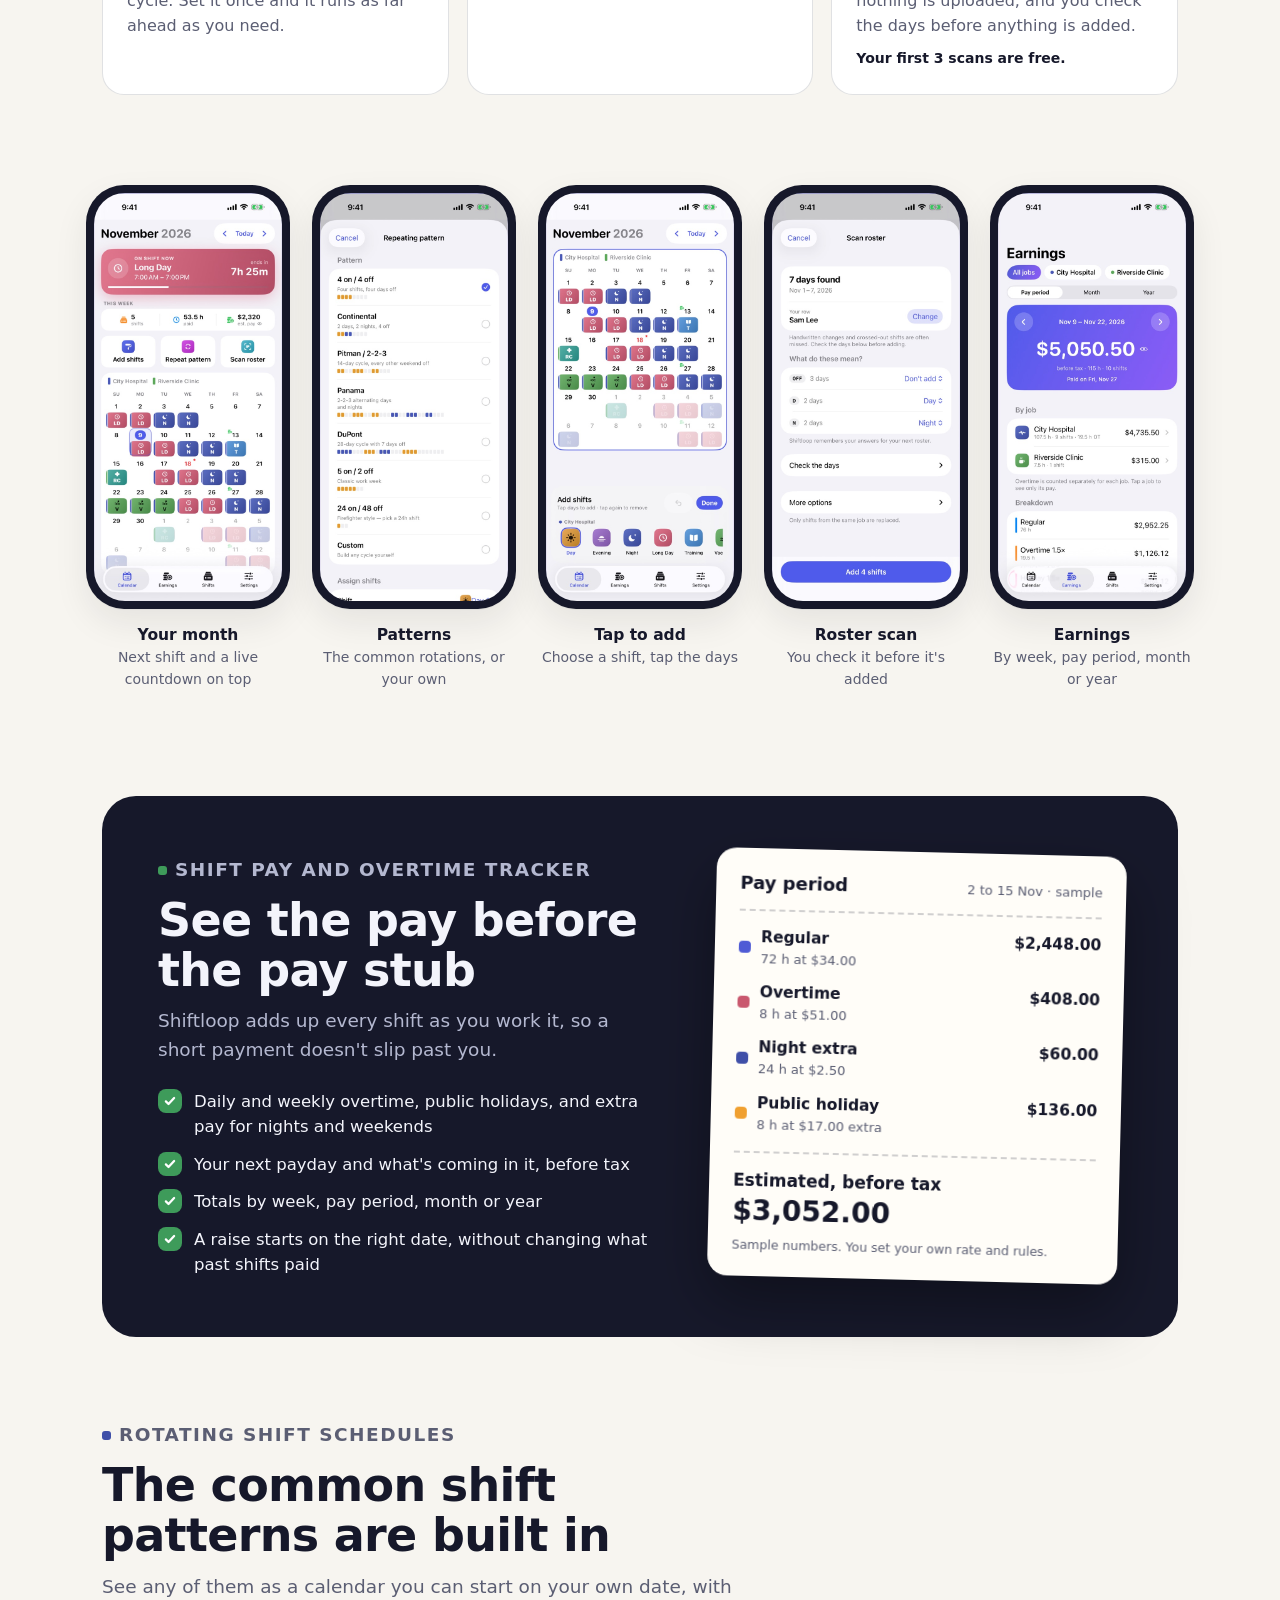
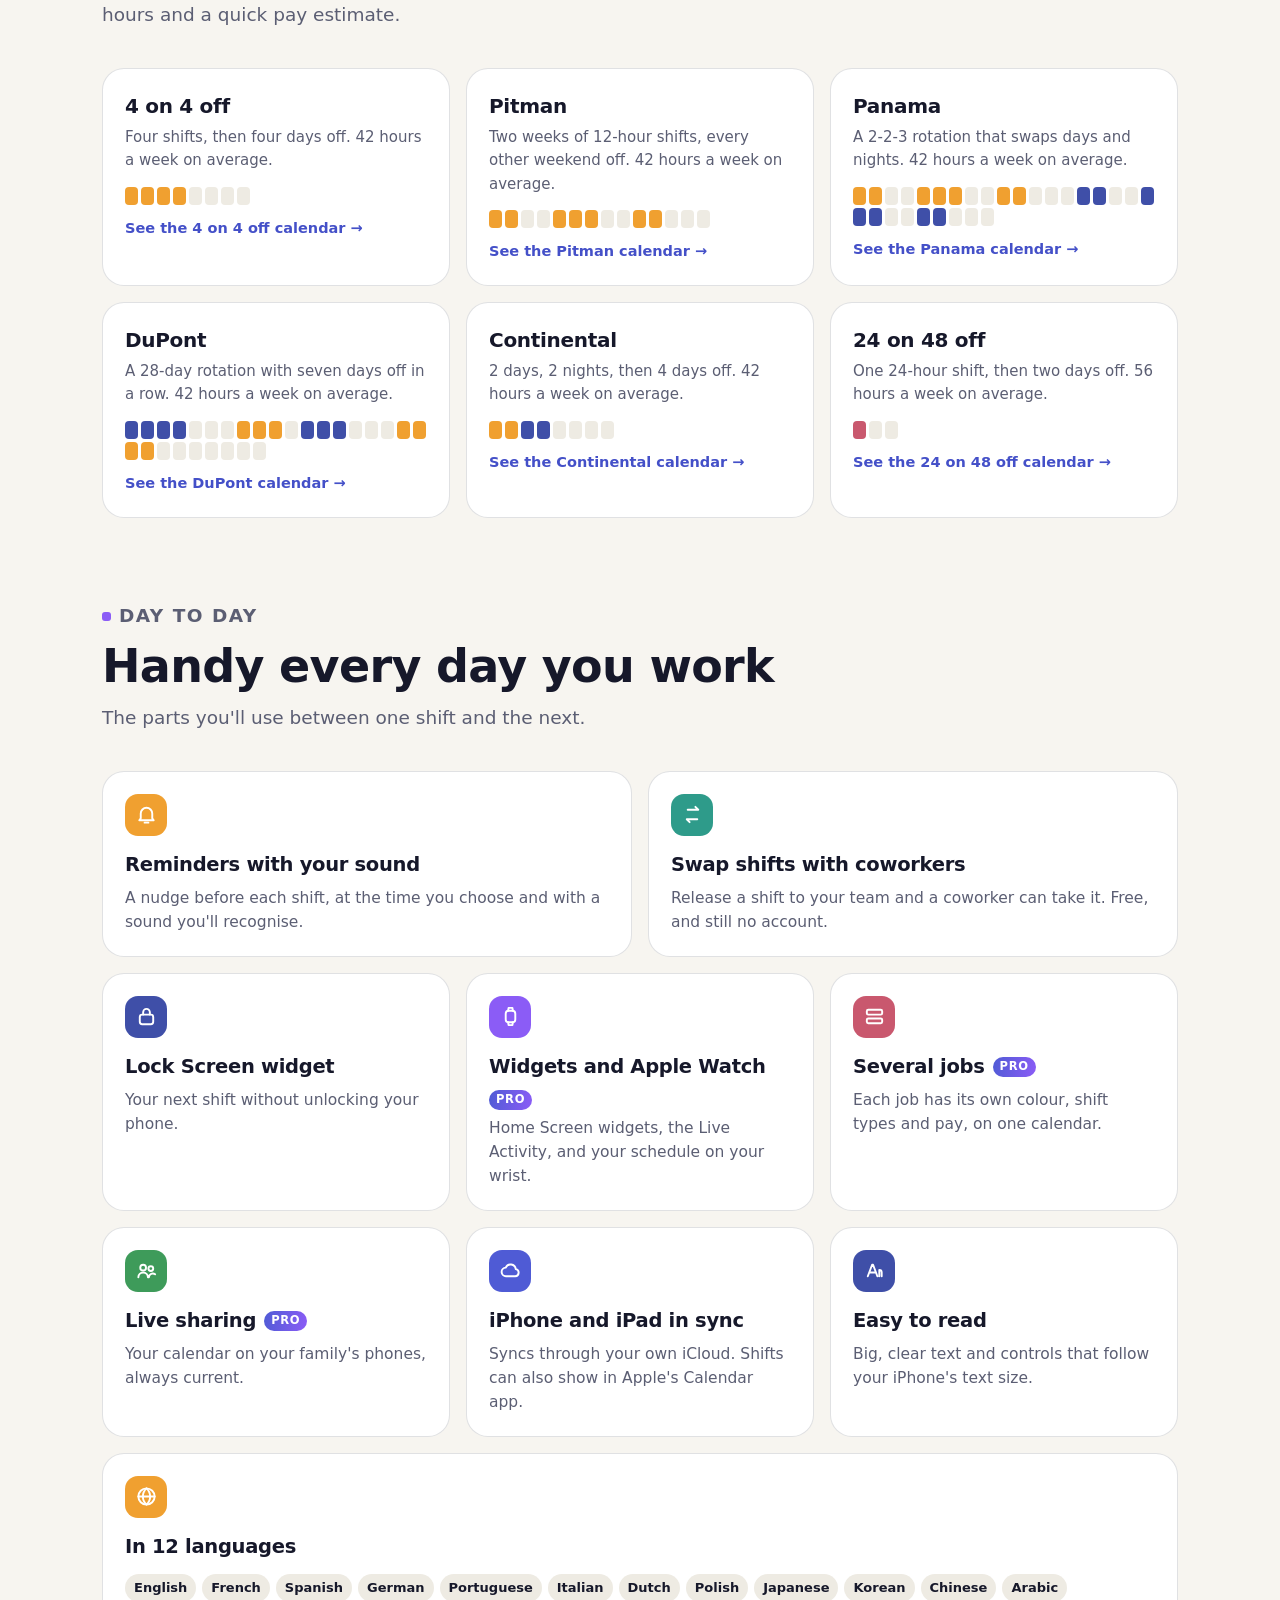
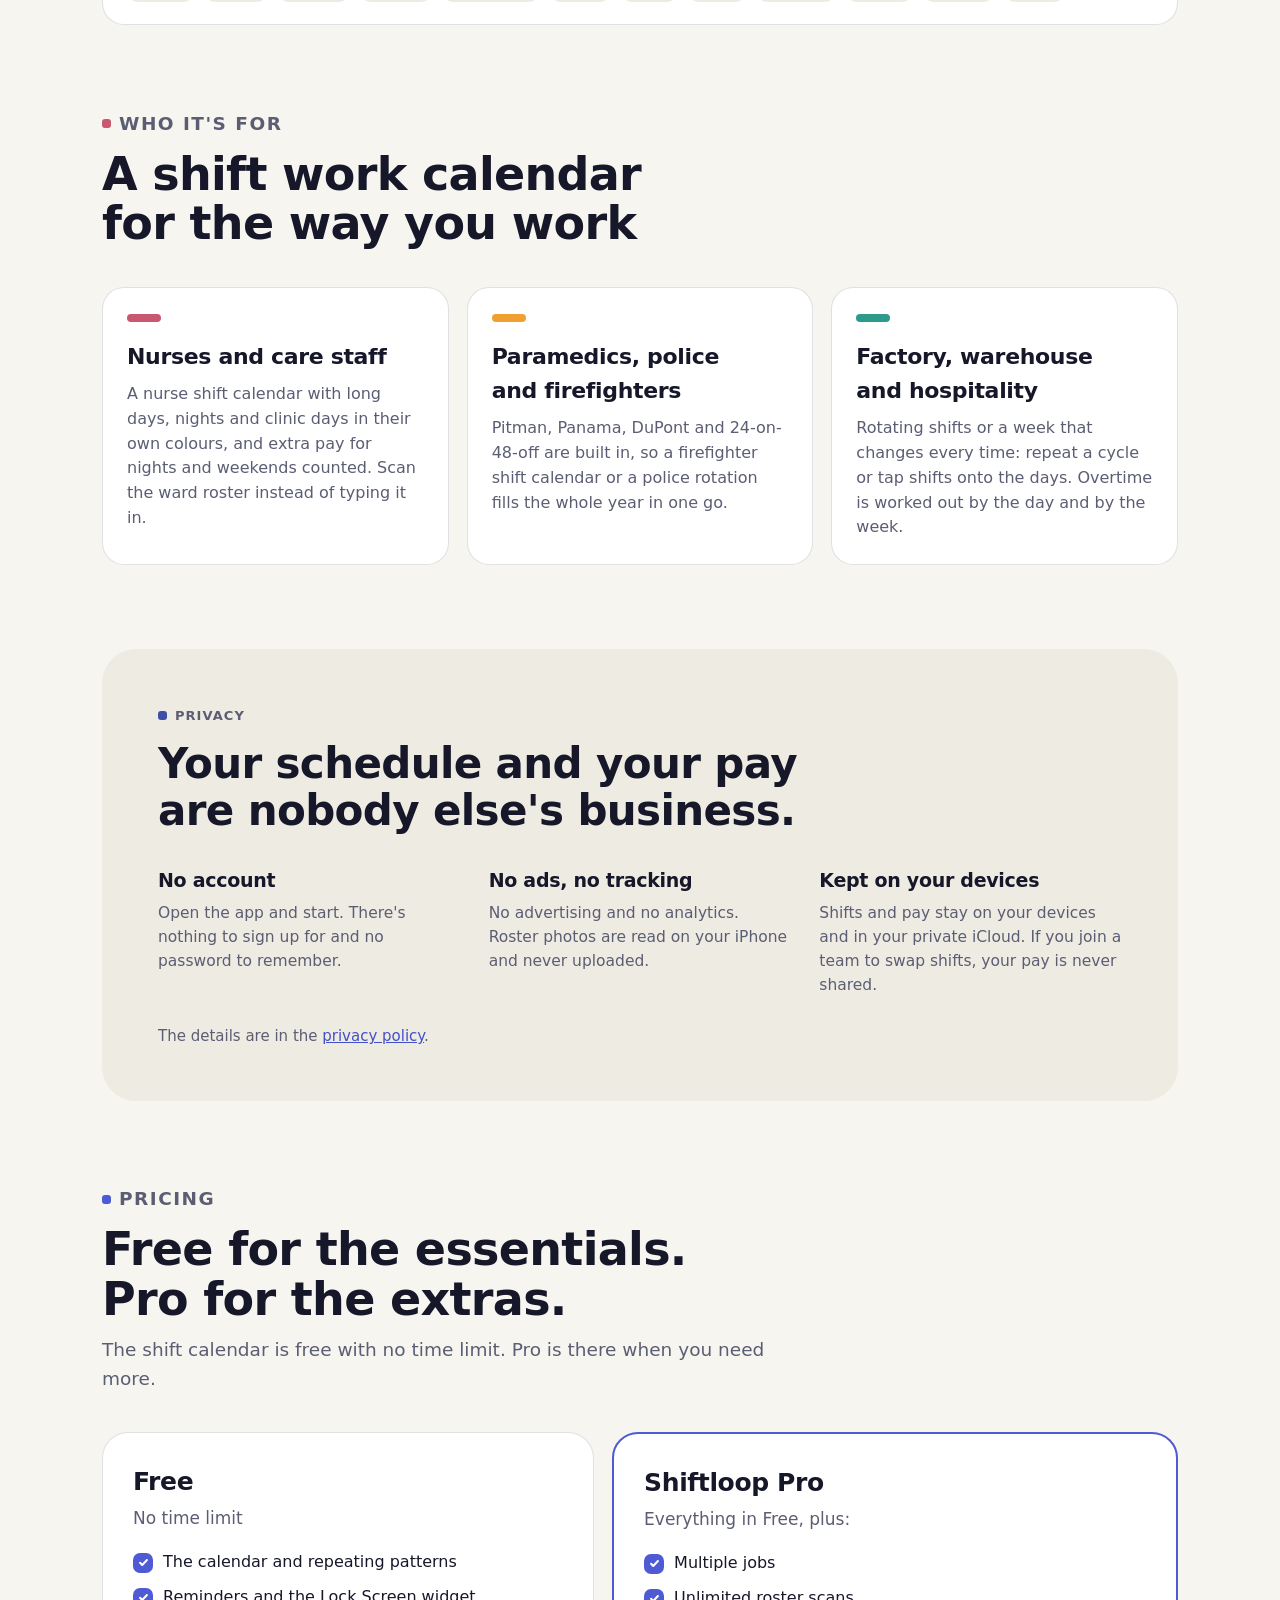
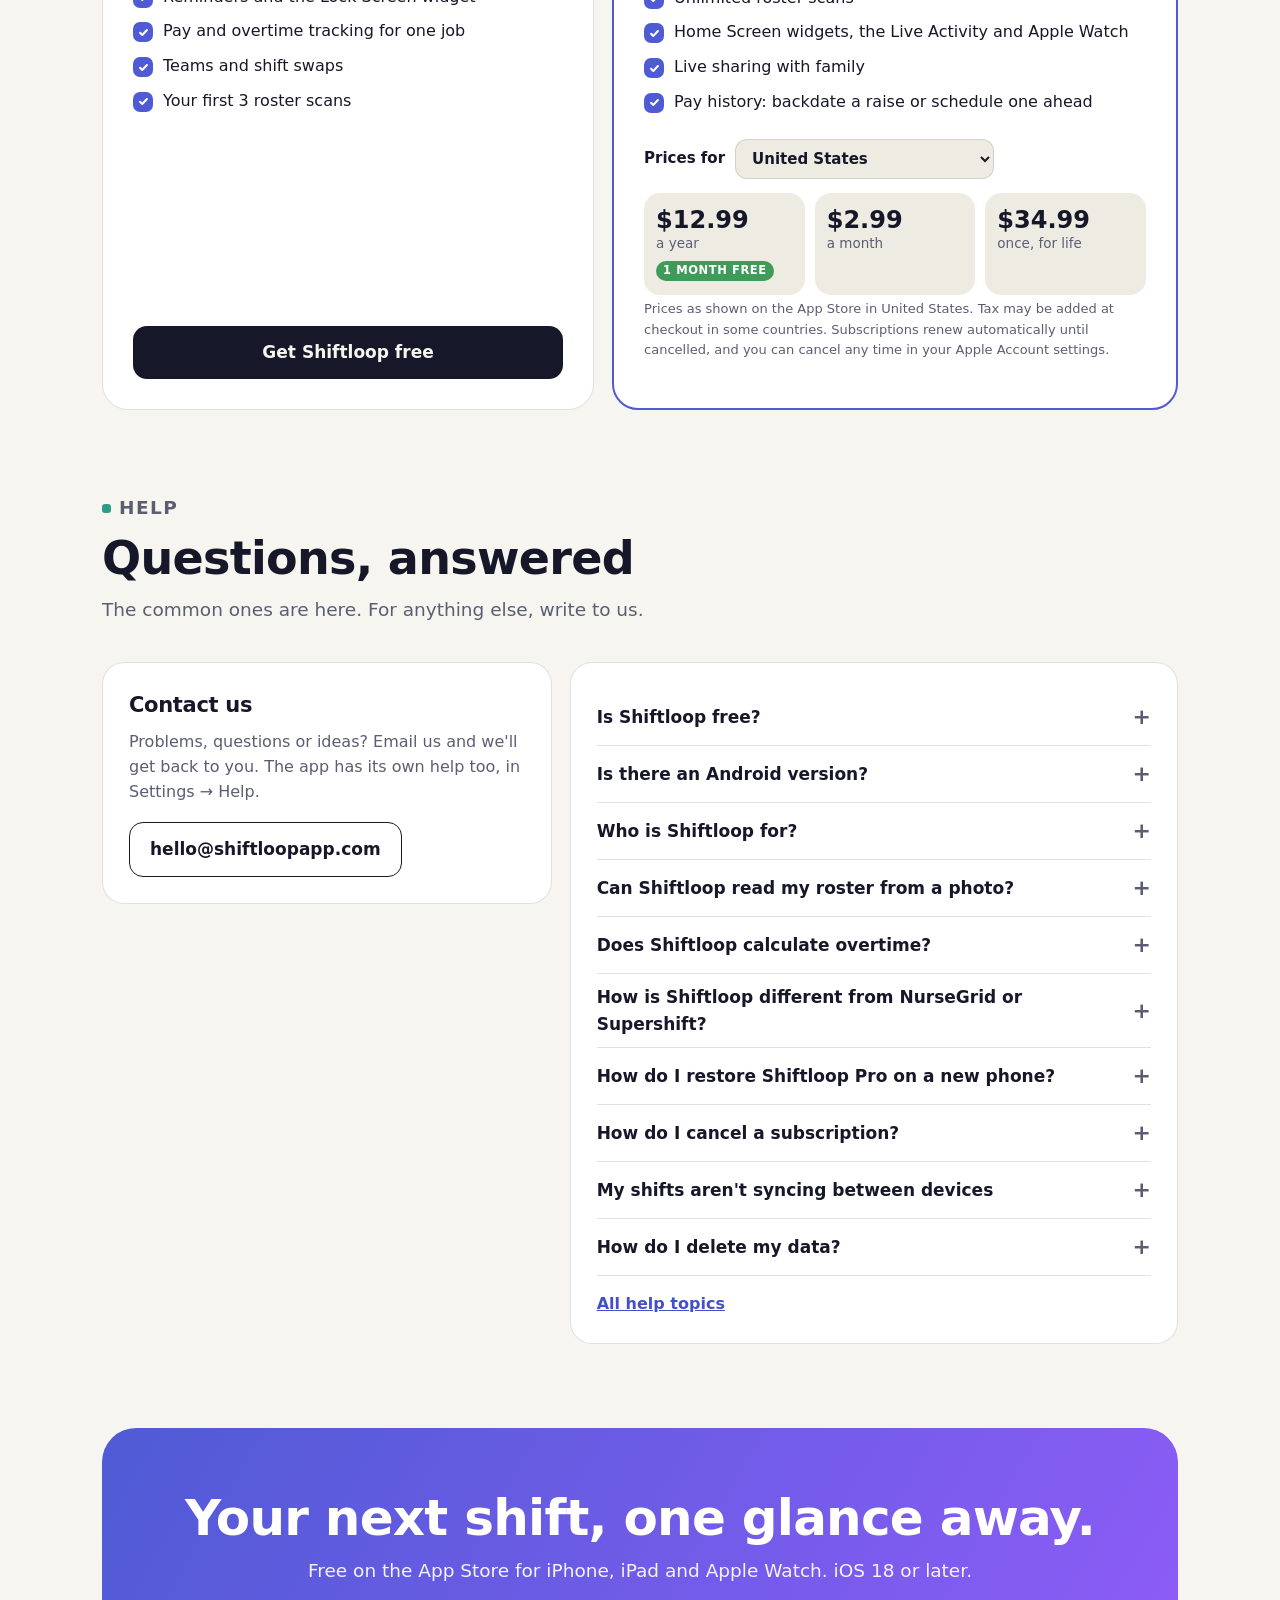
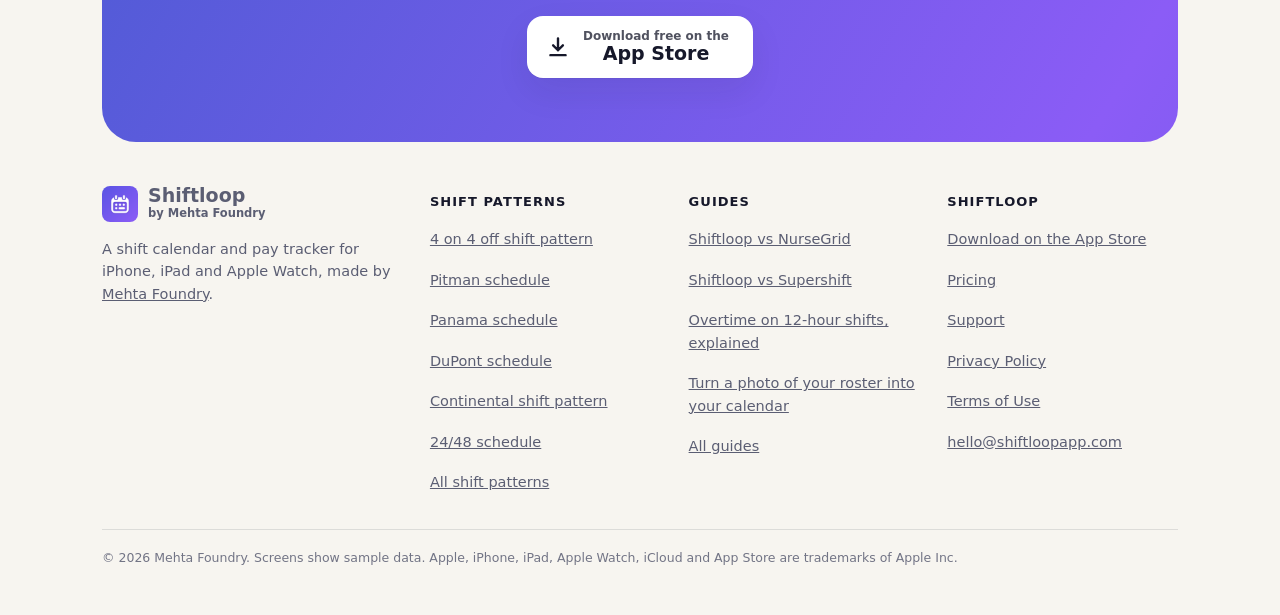
==== commit 16040f0d: "Update site" ====
--- a/index.html
+++ b/index.html
@@ -9,7 +9,7 @@
 <link rel="icon" type="image/png" sizes="96x96" href="assets/favicon.png">
 <link rel="icon" sizes="48x48" href="favicon.ico">
 <link rel="apple-touch-icon" href="assets/apple-touch-icon.png">
-<link rel="stylesheet" href="assets/site.css?v=7beed6b7">
+<link rel="stylesheet" href="assets/site.css?v=4b0ae8ce">
 <meta name="apple-itunes-app" content="app-id=6818672597">
 <title>Shiftloop: Shift Calendar App for iPhone with Pay Tracker</title>
 <meta name="description" content="Free shift work calendar app for iPhone. Add any rotating shift schedule, scan your roster, and see what each shift pays, with overtime counted.">
@@ -18,13 +18,15 @@
 <meta property="og:title" content="Shiftloop: your shifts, sorted. Your pay, checked.">
 <meta property="og:description" content="A shift calendar app for iPhone that also works out what each shift pays. Free on the App Store.">
 <meta property="og:image" content="https://shiftloopapp.com/assets/og.png">
+<meta property="og:image:width" content="1200">
+<meta property="og:image:height" content="630">
 <meta property="og:image:alt" content="Shiftloop: your shifts, sorted, your pay, checked. The app's month calendar on an iPhone with colour-coded shifts.">
 <meta property="og:url" content="https://shiftloopapp.com/">
 <meta name="twitter:card" content="summary_large_image">
 <link rel="canonical" href="https://shiftloopapp.com/">
 <script type="application/ld+json">{"@context": "https://schema.org", "@type": "MobileApplication", "name": "Shiftloop", "description": "A shift calendar and pay tracker for iPhone, iPad and Apple Watch. Add any rotating shift schedule, scan your roster, and see what each shift pays with overtime.", "operatingSystem": "iOS 18 or later", "applicationCategory": "ProductivityApplication", "url": "https://shiftloopapp.com/", "downloadUrl": "https://apps.apple.com/app/id6818672597", "installUrl": "https://apps.apple.com/app/id6818672597", "image": "https://shiftloopapp.com/assets/icon.png", "offers": {"@type": "Offer", "price": "0", "priceCurrency": "USD"}, "publisher": {"@type": "Organization", "name": "Mehta Foundry", "url": "https://mehtafoundry.com/"}}</script>
 <script type="application/ld+json">{"@context": "https://schema.org", "@type": "WebSite", "name": "Shiftloop", "url": "https://shiftloopapp.com/"}</script>
-<script type="application/ld+json">{"@context": "https://schema.org", "@type": "FAQPage", "mainEntity": [{"@type": "Question", "name": "Is Shiftloop free?", "acceptedAnswer": {"@type": "Answer", "text": "Yes. The calendar, repeating patterns, reminders, shift swaps and pay tracking for one job are free with no time limit. Shiftloop Pro adds multiple jobs, unlimited roster scans, widgets and Apple Watch, live sharing and pay history."}}, {"@type": "Question", "name": "Is there an Android version?", "acceptedAnswer": {"@type": "Answer", "text": "Not yet. Shiftloop is for iPhone, iPad and Apple Watch, on iOS 18 or later."}}, {"@type": "Question", "name": "How do I restore Shiftloop Pro on a new phone?", "acceptedAnswer": {"@type": "Answer", "text": "Open Settings → Get Shiftloop Pro and tap Restore Purchases. Use the same Apple Account you bought Pro with."}}, {"@type": "Question", "name": "How do I cancel a subscription?", "acceptedAnswer": {"@type": "Answer", "text": "Subscriptions are handled by Apple. On your iPhone, open the Settings app → your name → Subscriptions → Shiftloop Pro. Cancel at least 24 hours before it renews."}}, {"@type": "Question", "name": "My shifts aren't syncing between devices", "acceptedAnswer": {"@type": "Answer", "text": "Check you're signed in to the same Apple Account on both devices, and that iCloud is on for Shiftloop in the Settings app → your name → iCloud."}}, {"@type": "Question", "name": "How do I delete my data?", "acceptedAnswer": {"@type": "Answer", "text": "In Shiftloop, open Settings → Erase all data. The privacy policy explains how to remove the copy in iCloud and any team data."}}]}</script>
+<script type="application/ld+json">{"@context": "https://schema.org", "@type": "FAQPage", "mainEntity": [{"@type": "Question", "name": "Is Shiftloop free?", "acceptedAnswer": {"@type": "Answer", "text": "Yes. The calendar, repeating patterns, reminders, shift swaps and pay tracking for one job are free with no time limit. Shiftloop Pro adds multiple jobs, unlimited roster scans, widgets and Apple Watch, live sharing and pay history."}}, {"@type": "Question", "name": "Is there an Android version?", "acceptedAnswer": {"@type": "Answer", "text": "Not yet. Shiftloop is for iPhone, iPad and Apple Watch, on iOS 18 or later."}}, {"@type": "Question", "name": "Who is Shiftloop for?", "acceptedAnswer": {"@type": "Answer", "text": "Anyone on shifts who wants their schedule and pay in one place: nurses, paramedics, firefighters, police, care workers, factory, warehouse and hospitality staff. It handles rotating patterns, several jobs, and overtime."}}, {"@type": "Question", "name": "Can Shiftloop read my roster from a photo?", "acceptedAnswer": {"@type": "Answer", "text": "Yes. Take a photo of the printed roster, or pick a screenshot or PDF, and Shiftloop reads the dates and shift codes on your iPhone and adds your shifts. Nothing is uploaded. How roster scanning works."}}, {"@type": "Question", "name": "Does Shiftloop calculate overtime?", "acceptedAnswer": {"@type": "Answer", "text": "Yes: daily and weekly overtime with your own multipliers, plus night, weekend and holiday premiums, totalled for each pay period. How overtime works on 12-hour shifts."}}, {"@type": "Question", "name": "How is Shiftloop different from NurseGrid or Supershift?", "acceptedAnswer": {"@type": "Answer", "text": "NurseGrid is a nurse network with a calendar; Supershift is a long-standing private shift calendar. Shiftloop focuses on pay (pay periods, payday, overtime, holiday pay) and on reading rosters from photos. See Shiftloop vs NurseGrid and Shiftloop vs Supershift."}}, {"@type": "Question", "name": "How do I restore Shiftloop Pro on a new phone?", "acceptedAnswer": {"@type": "Answer", "text": "Open Settings → Get Shiftloop Pro and tap Restore Purchases. Use the same Apple Account you bought Pro with."}}, {"@type": "Question", "name": "How do I cancel a subscription?", "acceptedAnswer": {"@type": "Answer", "text": "Subscriptions are handled by Apple. On your iPhone, open the Settings app → your name → Subscriptions → Shiftloop Pro. Cancel at least 24 hours before it renews."}}, {"@type": "Question", "name": "My shifts aren't syncing between devices", "acceptedAnswer": {"@type": "Answer", "text": "Check you're signed in to the same Apple Account on both devices, and that iCloud is on for Shiftloop in the Settings app → your name → iCloud."}}, {"@type": "Question", "name": "How do I delete my data?", "acceptedAnswer": {"@type": "Answer", "text": "In Shiftloop, open Settings → Erase all data. The privacy policy explains how to remove the copy in iCloud and any team data."}}]}</script>
 </head>
 <body>
 
@@ -34,6 +36,7 @@
     <a href="./#how">How it works</a>
     <a href="./#pay">Pay</a>
     <a href="shift-patterns.html">Shift patterns</a>
+    <a href="guides.html">Guides</a>
     <a href="./#pricing">Pricing</a>
     <a href="./#support">Help</a>
   </nav>
@@ -385,6 +388,22 @@
         <p>Not yet. Shiftloop is for iPhone, iPad and Apple Watch, on iOS 18 or later.</p>
       </details>
       <details>
+        <summary>Who is Shiftloop for?</summary>
+        <p>Anyone on shifts who wants their schedule and pay in one place: nurses, paramedics, firefighters, police, care workers, factory, warehouse and hospitality staff. It handles rotating patterns, several jobs, and overtime.</p>
+      </details>
+      <details>
+        <summary>Can Shiftloop read my roster from a photo?</summary>
+        <p>Yes. Take a photo of the printed roster, or pick a screenshot or PDF, and Shiftloop reads the dates and shift codes on your iPhone and adds your shifts. Nothing is uploaded. <a href="roster-scanner.html">How roster scanning works</a>.</p>
+      </details>
+      <details>
+        <summary>Does Shiftloop calculate overtime?</summary>
+        <p>Yes: daily and weekly overtime with your own multipliers, plus night, weekend and holiday premiums, totalled for each pay period. <a href="overtime-12-hour-shifts.html">How overtime works on 12-hour shifts</a>.</p>
+      </details>
+      <details>
+        <summary>How is Shiftloop different from NurseGrid or Supershift?</summary>
+        <p>NurseGrid is a nurse network with a calendar; Supershift is a long-standing private shift calendar. Shiftloop focuses on pay (pay periods, payday, overtime, holiday pay) and on reading rosters from photos. See <a href="shiftloop-vs-nursegrid.html">Shiftloop vs NurseGrid</a> and <a href="shiftloop-vs-supershift.html">Shiftloop vs Supershift</a>.</p>
+      </details>
+      <details>
         <summary>How do I restore Shiftloop Pro on a new phone?</summary>
         <p>Open Settings → Get Shiftloop Pro and tap Restore Purchases. Use the same Apple Account you bought Pro with.</p>
       </details>
@@ -435,6 +454,16 @@
       </ul>
     </div>
     <div>
+      <p class="t">Guides</p>
+      <ul>
+        <li><a href="shiftloop-vs-nursegrid.html">Shiftloop vs NurseGrid</a></li>
+        <li><a href="shiftloop-vs-supershift.html">Shiftloop vs Supershift</a></li>
+        <li><a href="overtime-12-hour-shifts.html">Overtime on 12-hour shifts, explained</a></li>
+        <li><a href="roster-scanner.html">Turn a photo of your roster into your calendar</a></li>
+        <li><a href="guides.html">All guides</a></li>
+      </ul>
+    </div>
+    <div>
       <p class="t">Shiftloop</p>
       <ul>
         <li><a href="https://apps.apple.com/app/apple-store/id6818672597?pt=128922679&amp;ct=website&amp;mt=8">Download on the App Store</a></li>
@@ -448,7 +477,7 @@
   </div>
   <p class="legal">© 2026 Mehta Foundry. Screens show sample data. Apple, iPhone, iPad, Apple Watch, iCloud and App Store are trademarks of Apple Inc.</p>
 </div></footer>
-<script src="assets/site.js?v=7beed6b7" defer></script>
+<script src="assets/site.js?v=4b0ae8ce" defer></script>
 
 </body>
 </html>
--- a/assets/site.css
+++ b/assets/site.css
@@ -342,7 +342,7 @@
 .last .store { background: #fff; color: #16182A; }
 .foot { padding: 40px 0 48px; color: var(--muted); font-size: 14.5px; }
 .foot a { color: var(--muted); }
-.foot .cols { display: grid; grid-template-columns: 1.3fr 1fr 1fr; gap: 28px; }
+.foot .cols { display: grid; grid-template-columns: 1.3fr 1fr 1fr 1fr; gap: 28px; }
 .foot .cols > div > p { margin-top: 12px; max-width: 26em; }
 .foot .t { margin: 0 0 10px; font: 700 13px/1.2 var(--sans); letter-spacing: .08em; text-transform: uppercase; color: var(--ink); }
 .foot ul { list-style: none; margin: 0; padding: 0; display: grid; gap: 0; }
@@ -438,3 +438,15 @@
     transition-duration: .01ms !important; transition-delay: 0ms !important; }
   .js [data-reveal] { opacity: 1; transform: none; }
 }
+
+/* Guides: comparison tables, notes, update date */
+.tablewrap { overflow-x: auto; margin-top: 16px; border: 1px solid var(--line); border-radius: 18px; background: var(--card); }
+.tablewrap table { width: 100%; border-collapse: collapse; font-size: 15px; min-width: 520px; }
+.tablewrap th, .tablewrap td { text-align: left; vertical-align: top; padding: 12px 14px; border-bottom: 1px solid var(--line); }
+.tablewrap thead th { font-weight: 800; background: var(--soft); }
+.tablewrap tbody th { font-weight: 600; width: 34%; }
+.tablewrap tr:last-child th, .tablewrap tr:last-child td { border-bottom: 0; }
+.tablewrap .yes { font-weight: 700; color: var(--ok, #1f9d55); }
+.tablewrap .no { color: var(--muted); }
+.prose .note { font-size: 14px; color: var(--muted); }
+.updated { margin-top: 10px; font-size: 14px; color: var(--muted); }
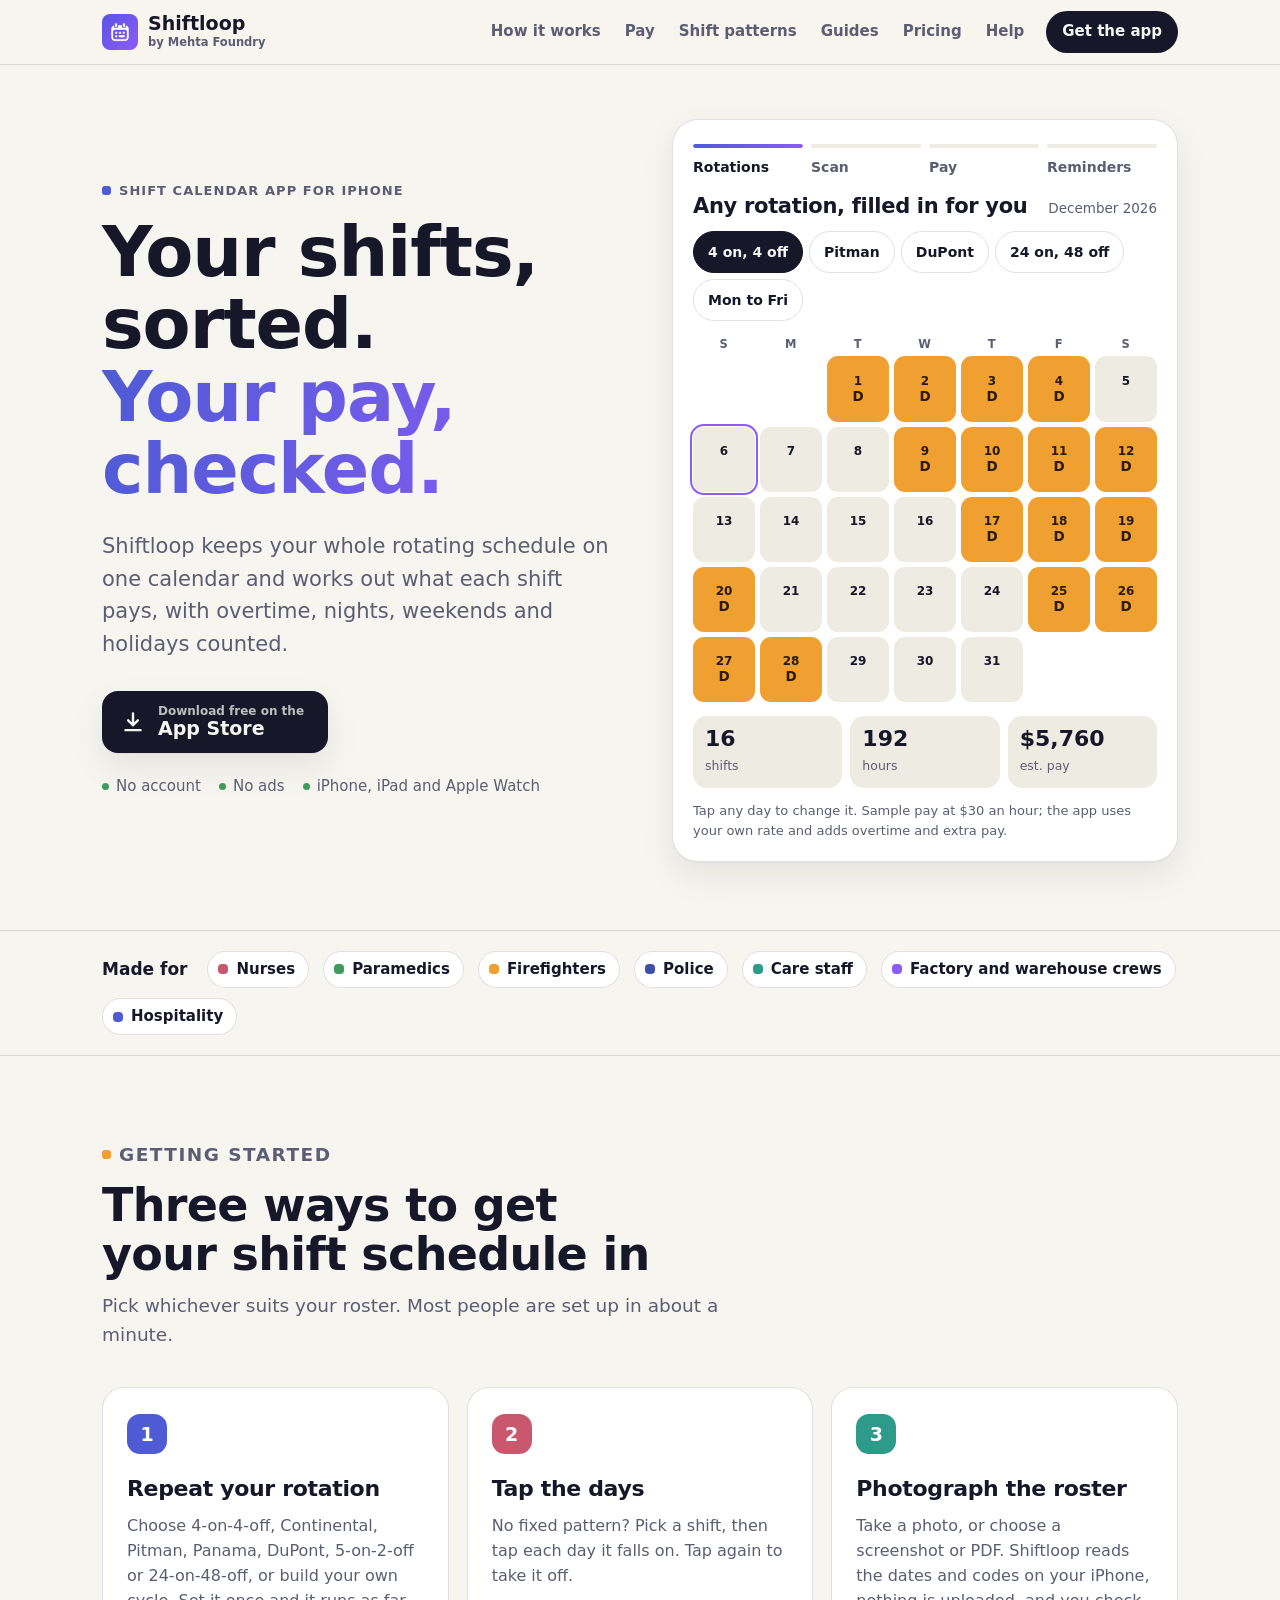
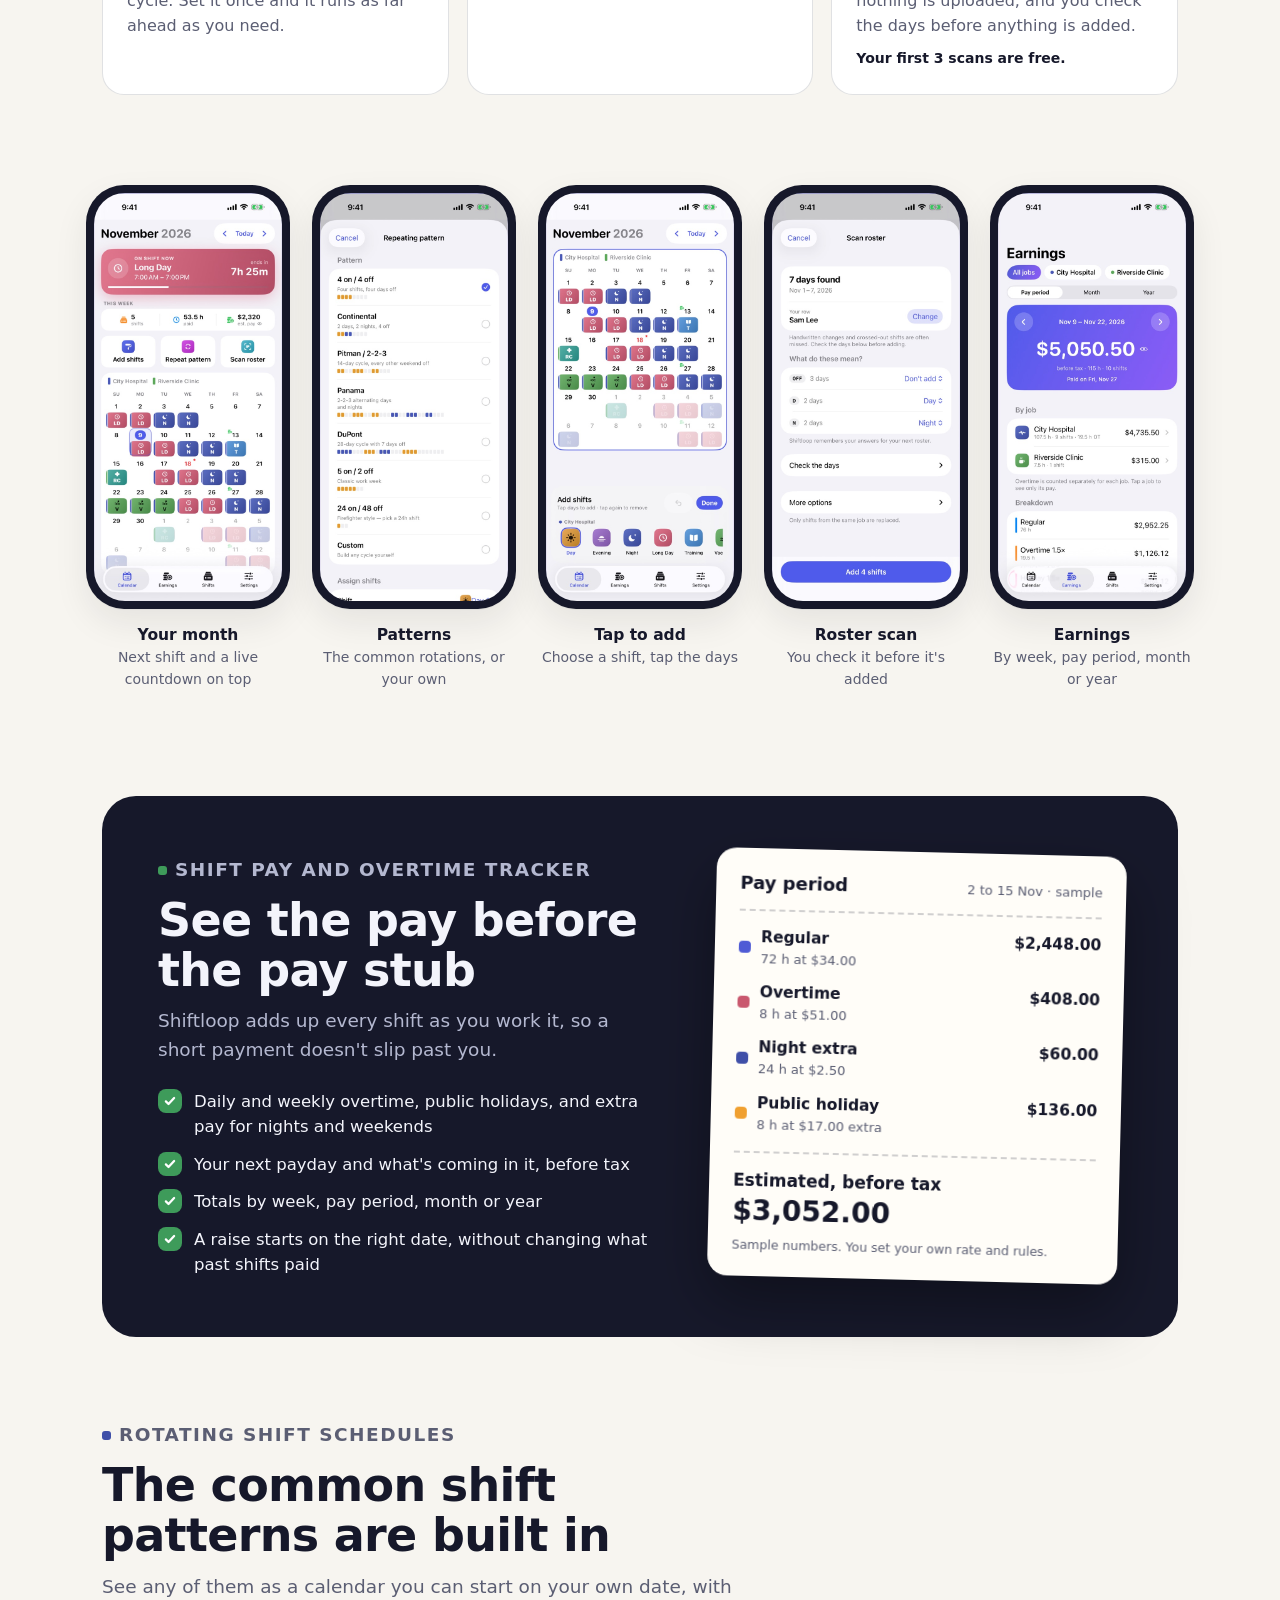
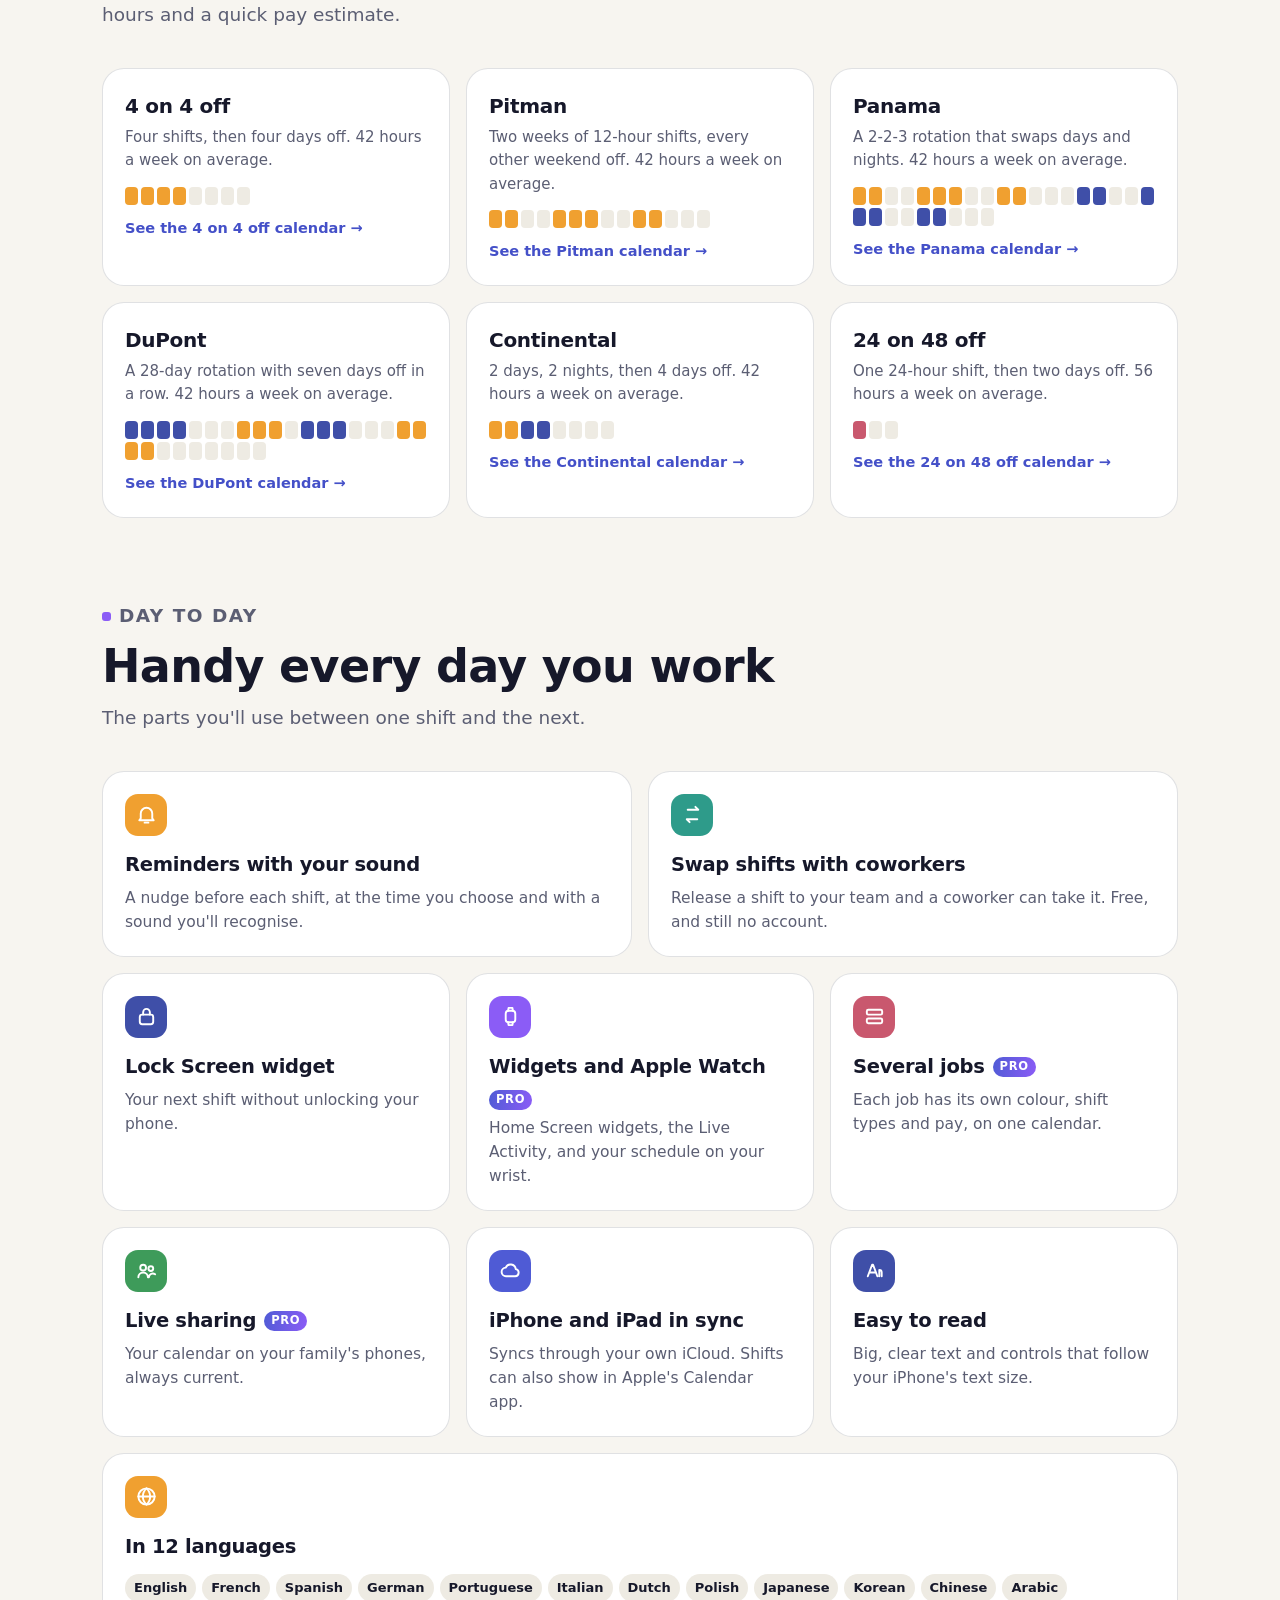
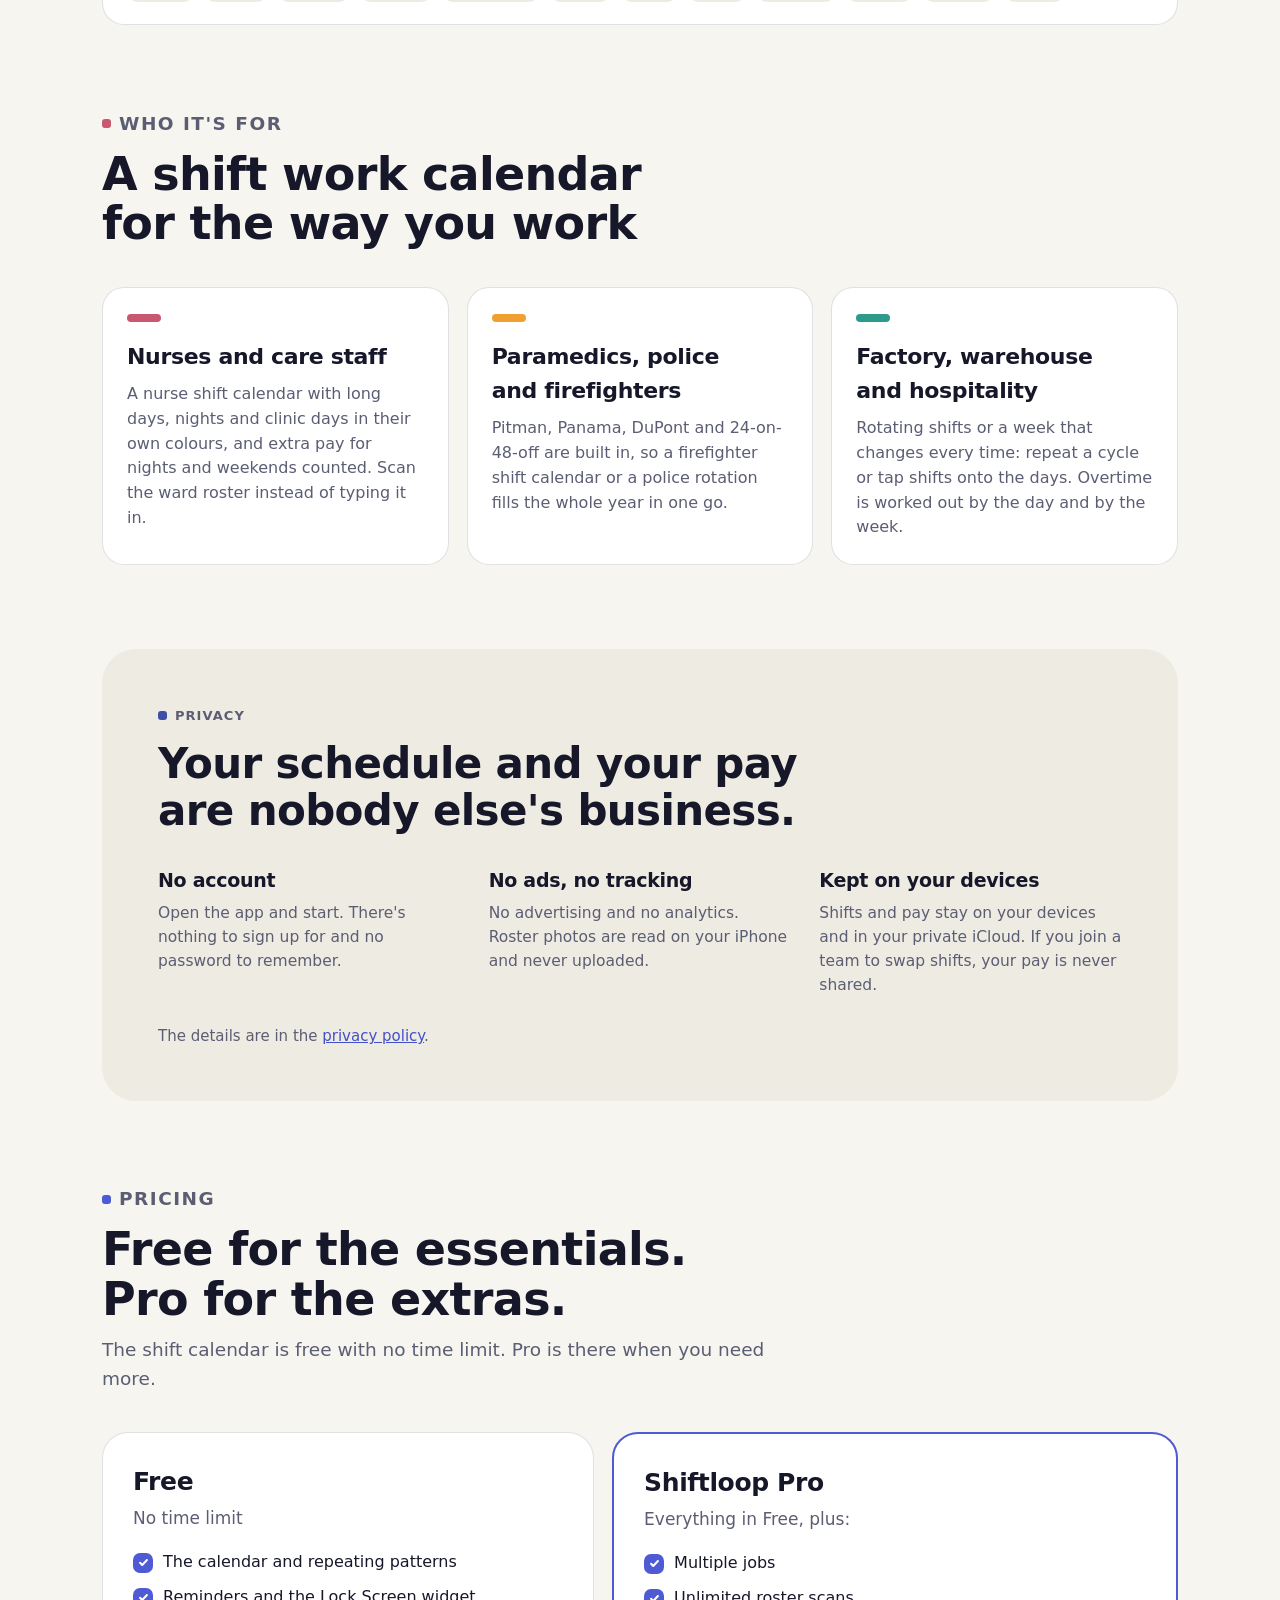
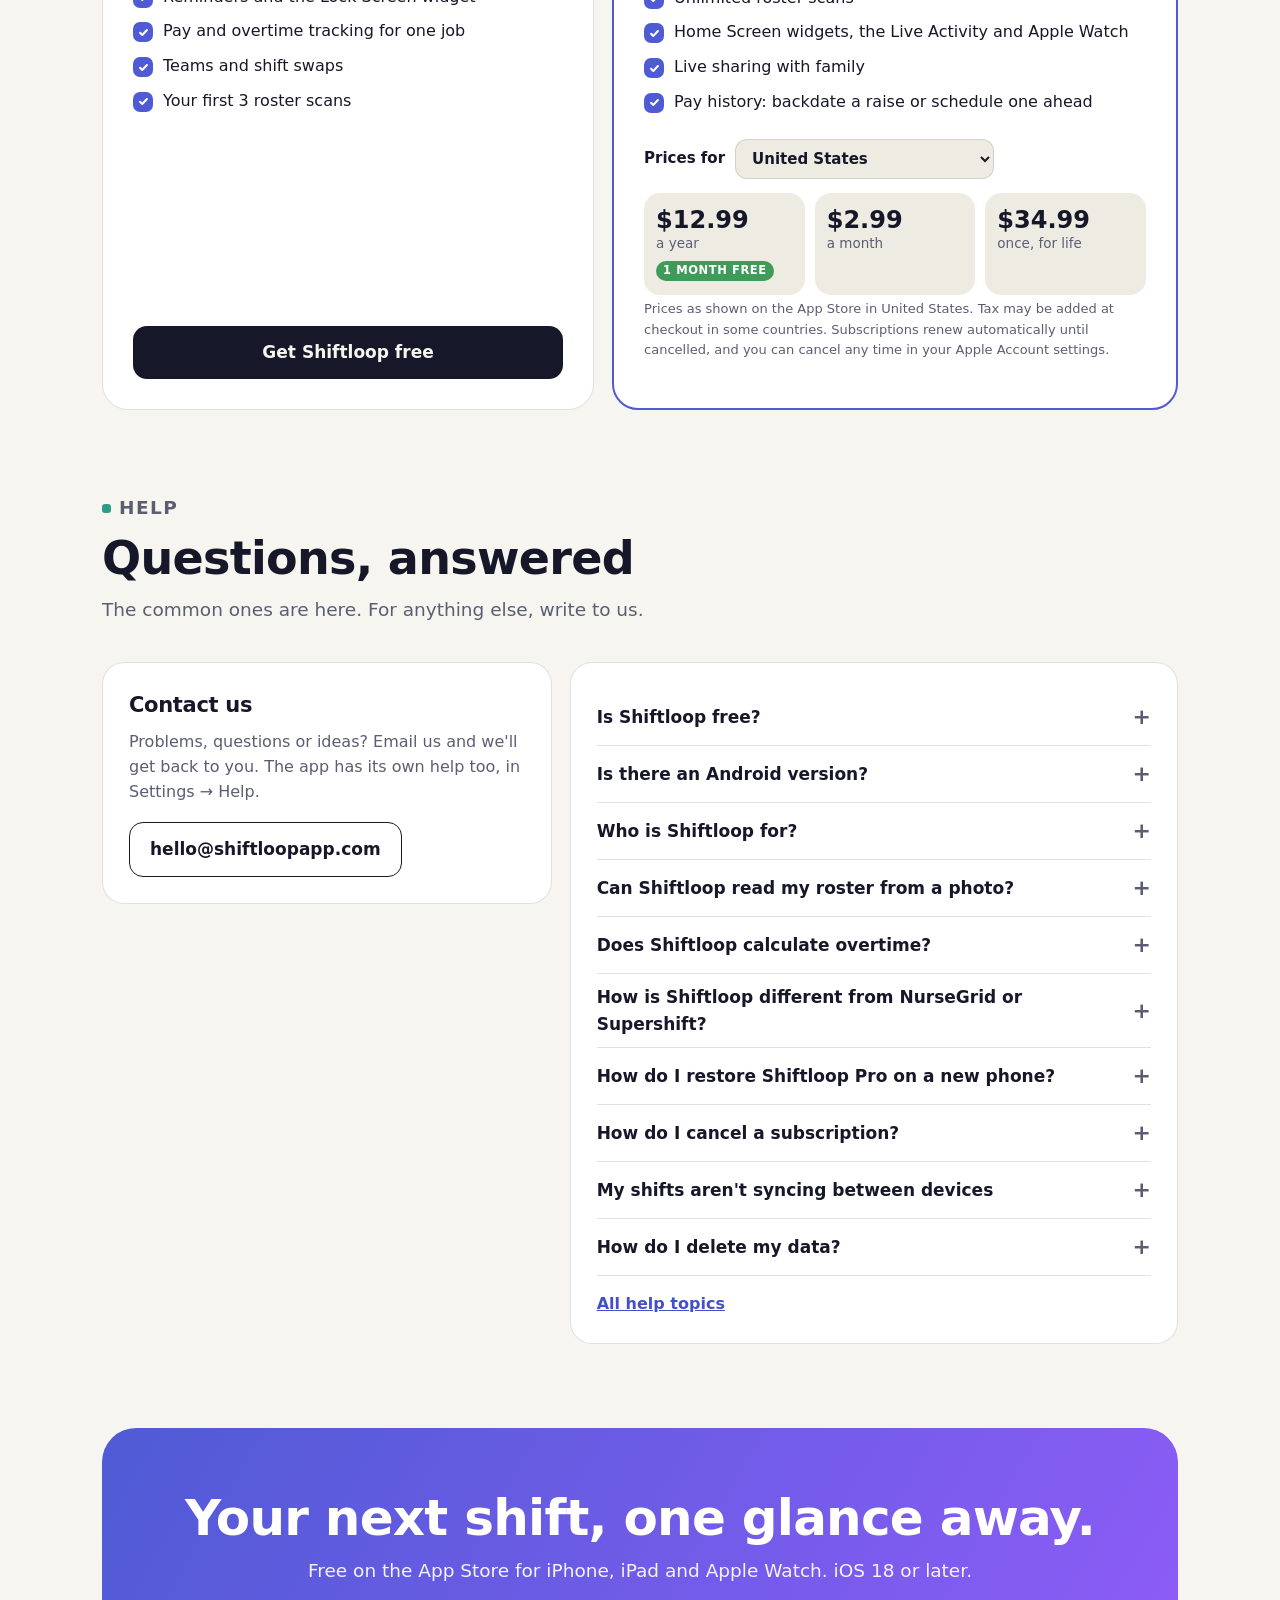
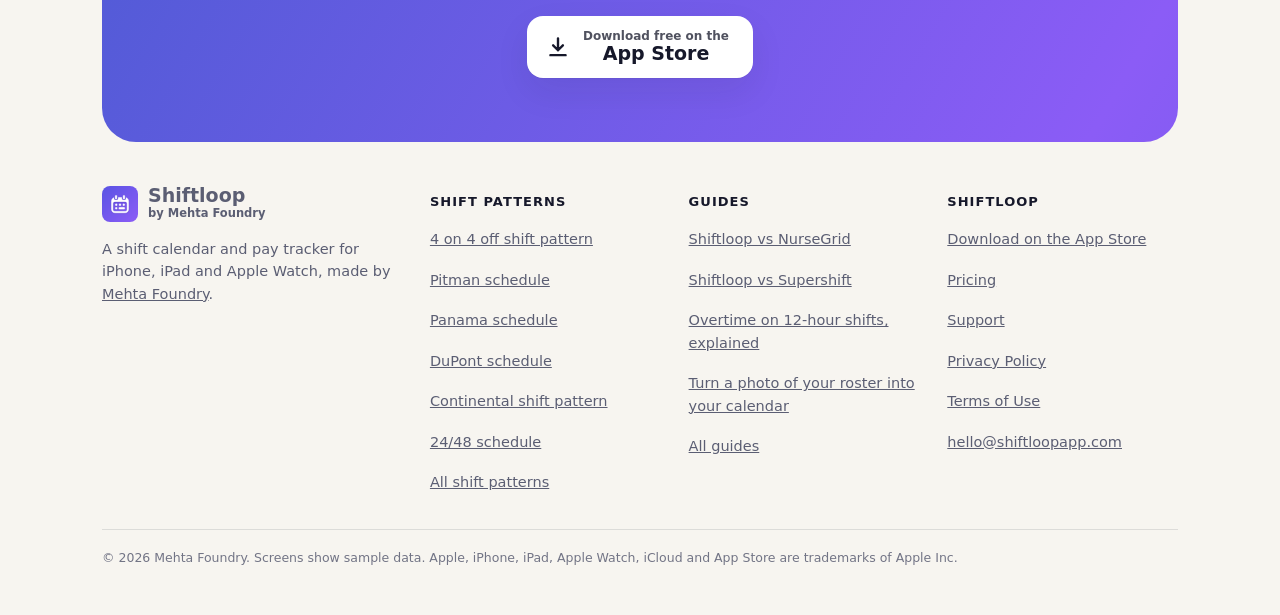
==== commit cc318446: "Update site" ====
--- a/index.html
+++ b/index.html
@@ -9,7 +9,7 @@
 <link rel="icon" type="image/png" sizes="96x96" href="assets/favicon.png">
 <link rel="icon" sizes="48x48" href="favicon.ico">
 <link rel="apple-touch-icon" href="assets/apple-touch-icon.png">
-<link rel="stylesheet" href="assets/site.css?v=4b0ae8ce">
+<link rel="stylesheet" href="assets/site.css?v=426590f4">
 <meta name="apple-itunes-app" content="app-id=6818672597">
 <title>Shiftloop: Shift Calendar App for iPhone with Pay Tracker</title>
 <meta name="description" content="Free shift work calendar app for iPhone. Add any rotating shift schedule, scan your roster, and see what each shift pays, with overtime counted.">
@@ -477,7 +477,7 @@
   </div>
   <p class="legal">© 2026 Mehta Foundry. Screens show sample data. Apple, iPhone, iPad, Apple Watch, iCloud and App Store are trademarks of Apple Inc.</p>
 </div></footer>
-<script src="assets/site.js?v=4b0ae8ce" defer></script>
+<script src="assets/site.js?v=426590f4" defer></script>
 
 </body>
 </html>
--- a/assets/site.css
+++ b/assets/site.css
@@ -450,3 +450,8 @@
 .tablewrap .no { color: var(--muted); }
 .prose .note { font-size: 14px; color: var(--muted); }
 .updated { margin-top: 10px; font-size: 14px; color: var(--muted); }
+@media (max-width: 600px) {
+  .tablewrap table { min-width: 0; font-size: 14px; }
+  .tablewrap th, .tablewrap td { padding: 10px; }
+  .tablewrap tbody th { width: auto; }
+}
